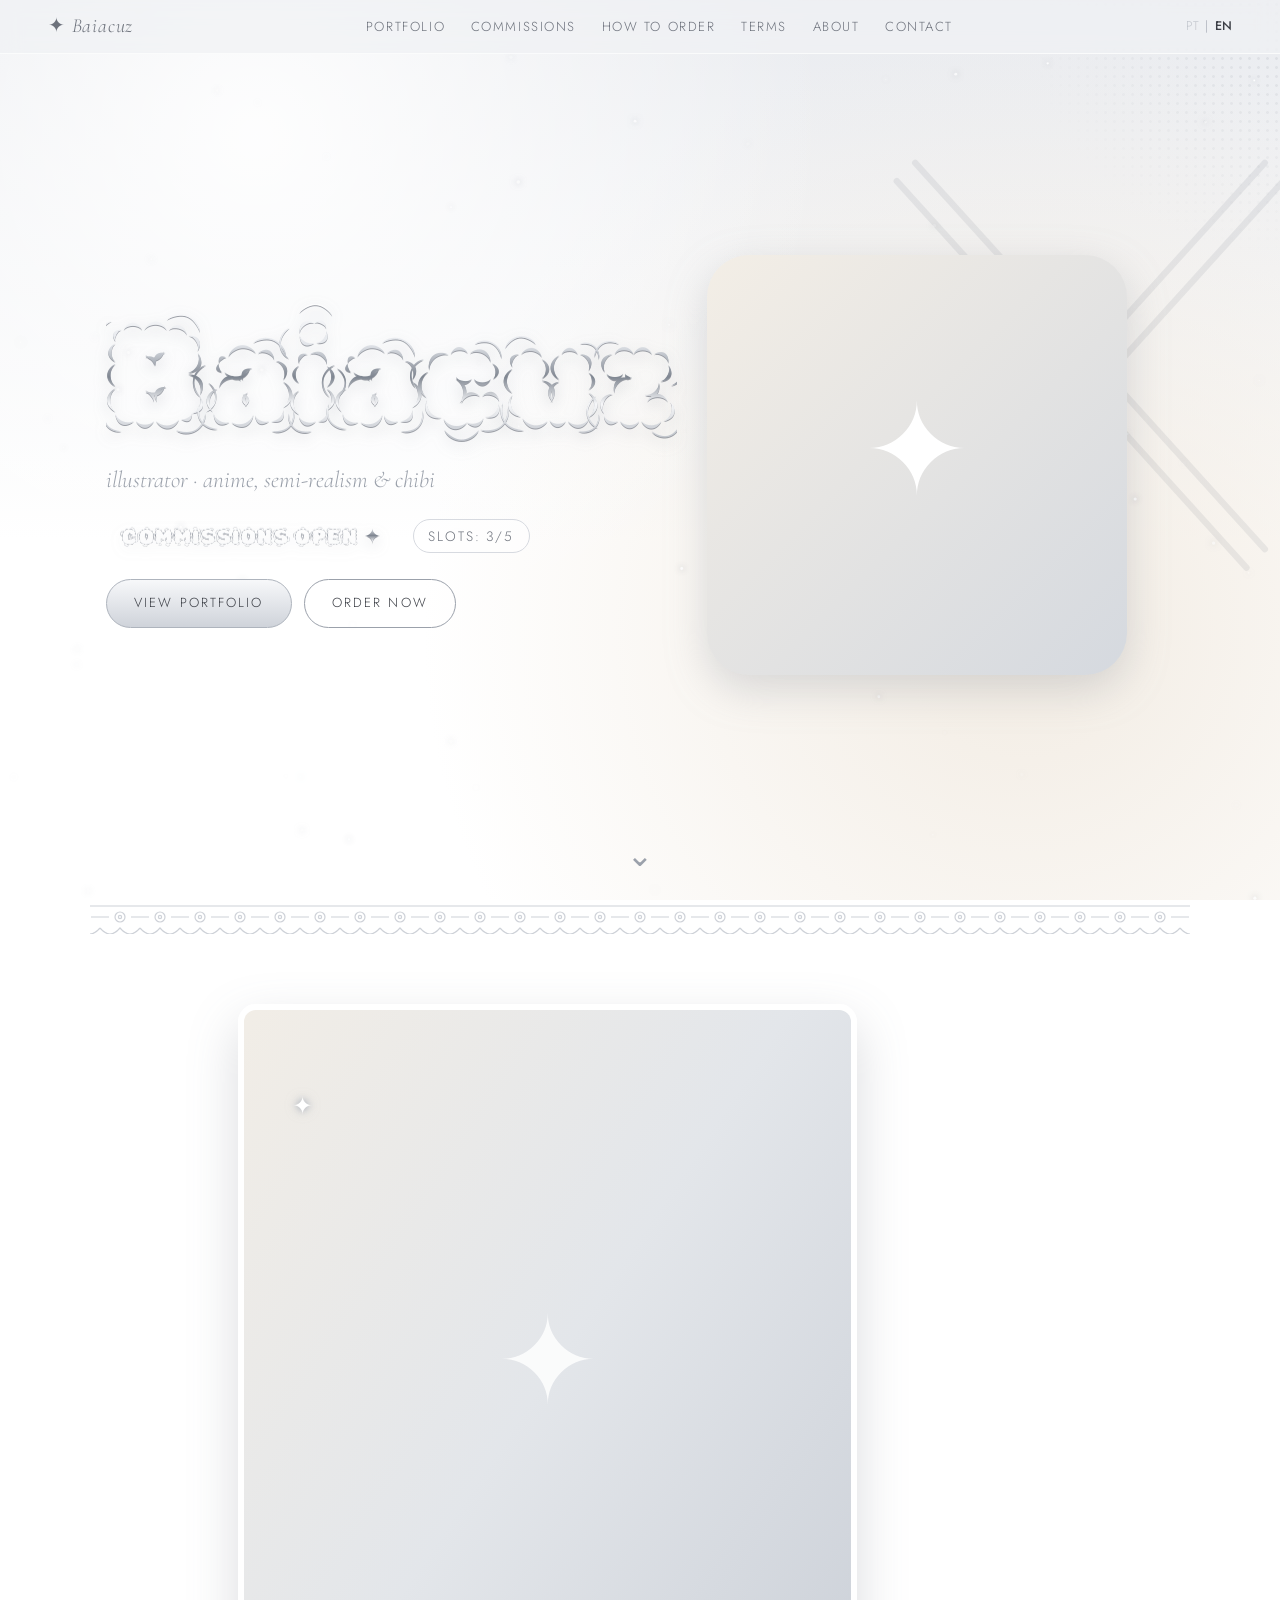
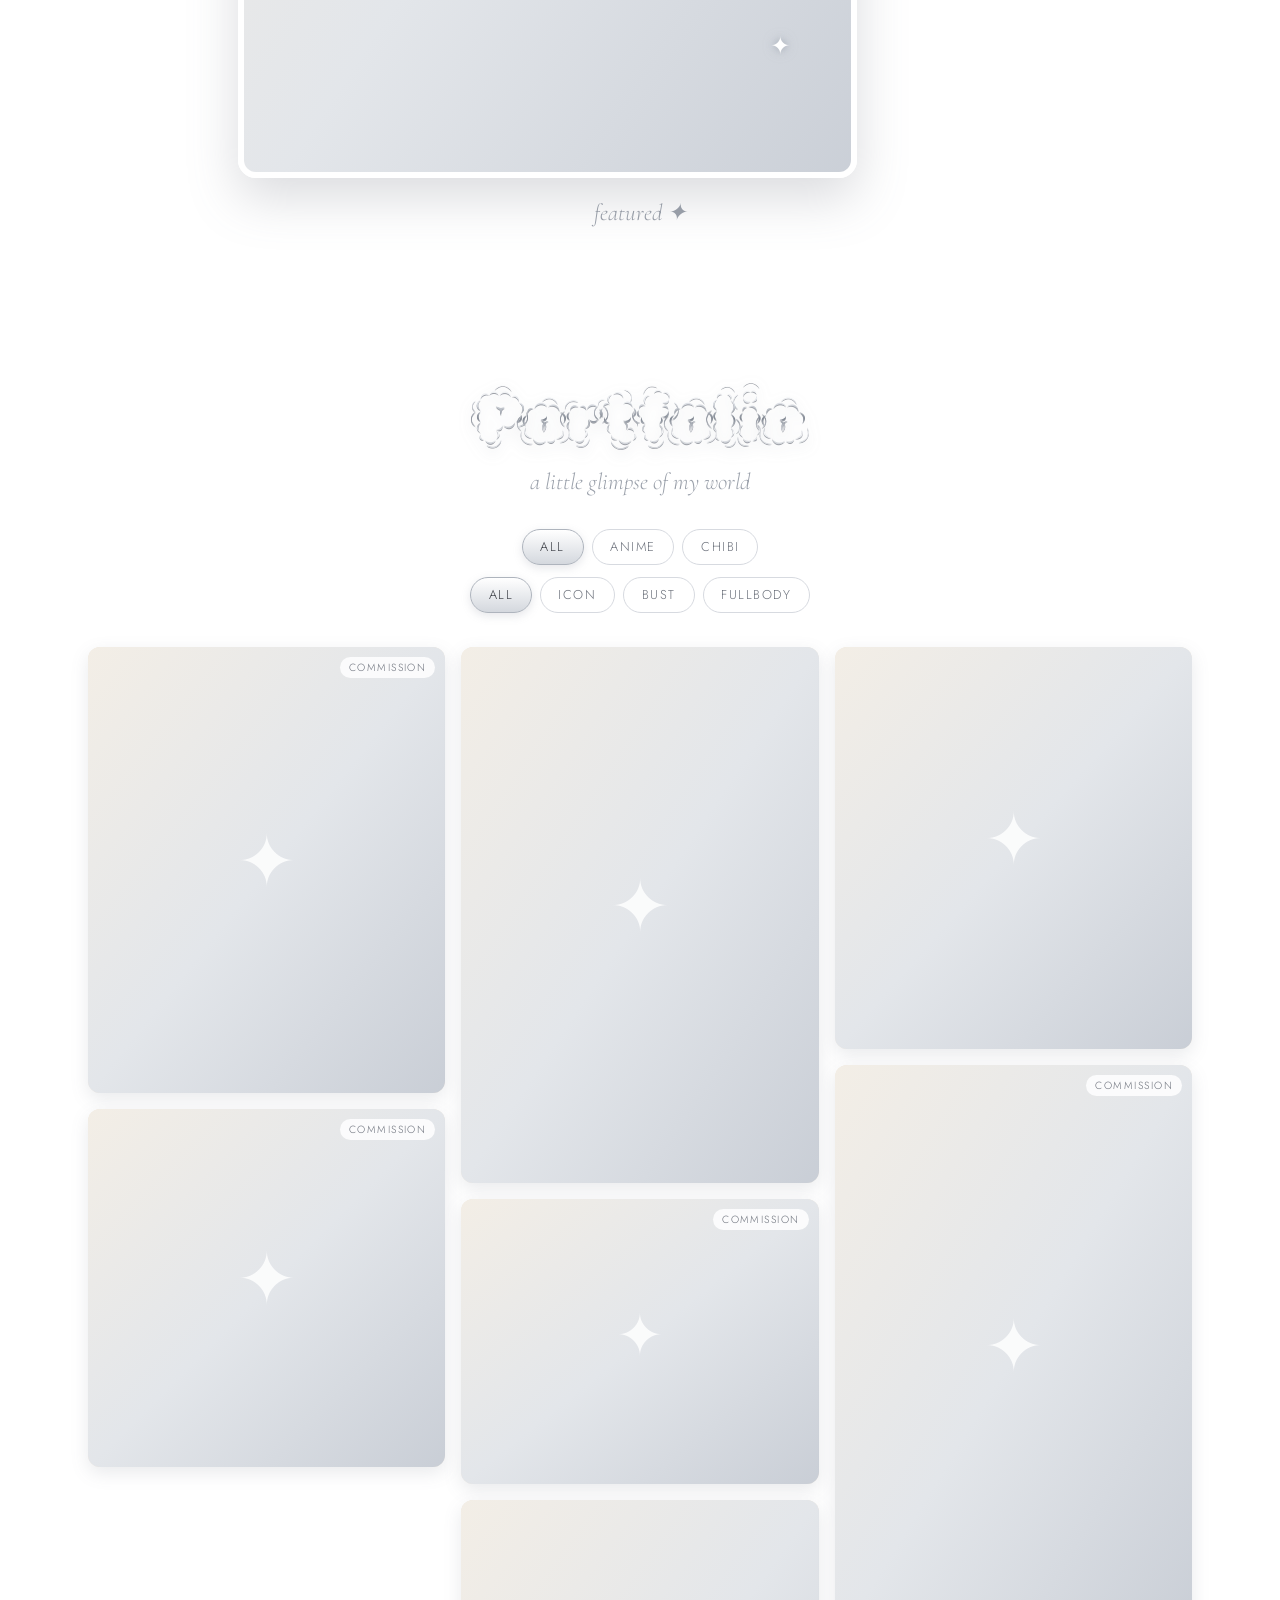
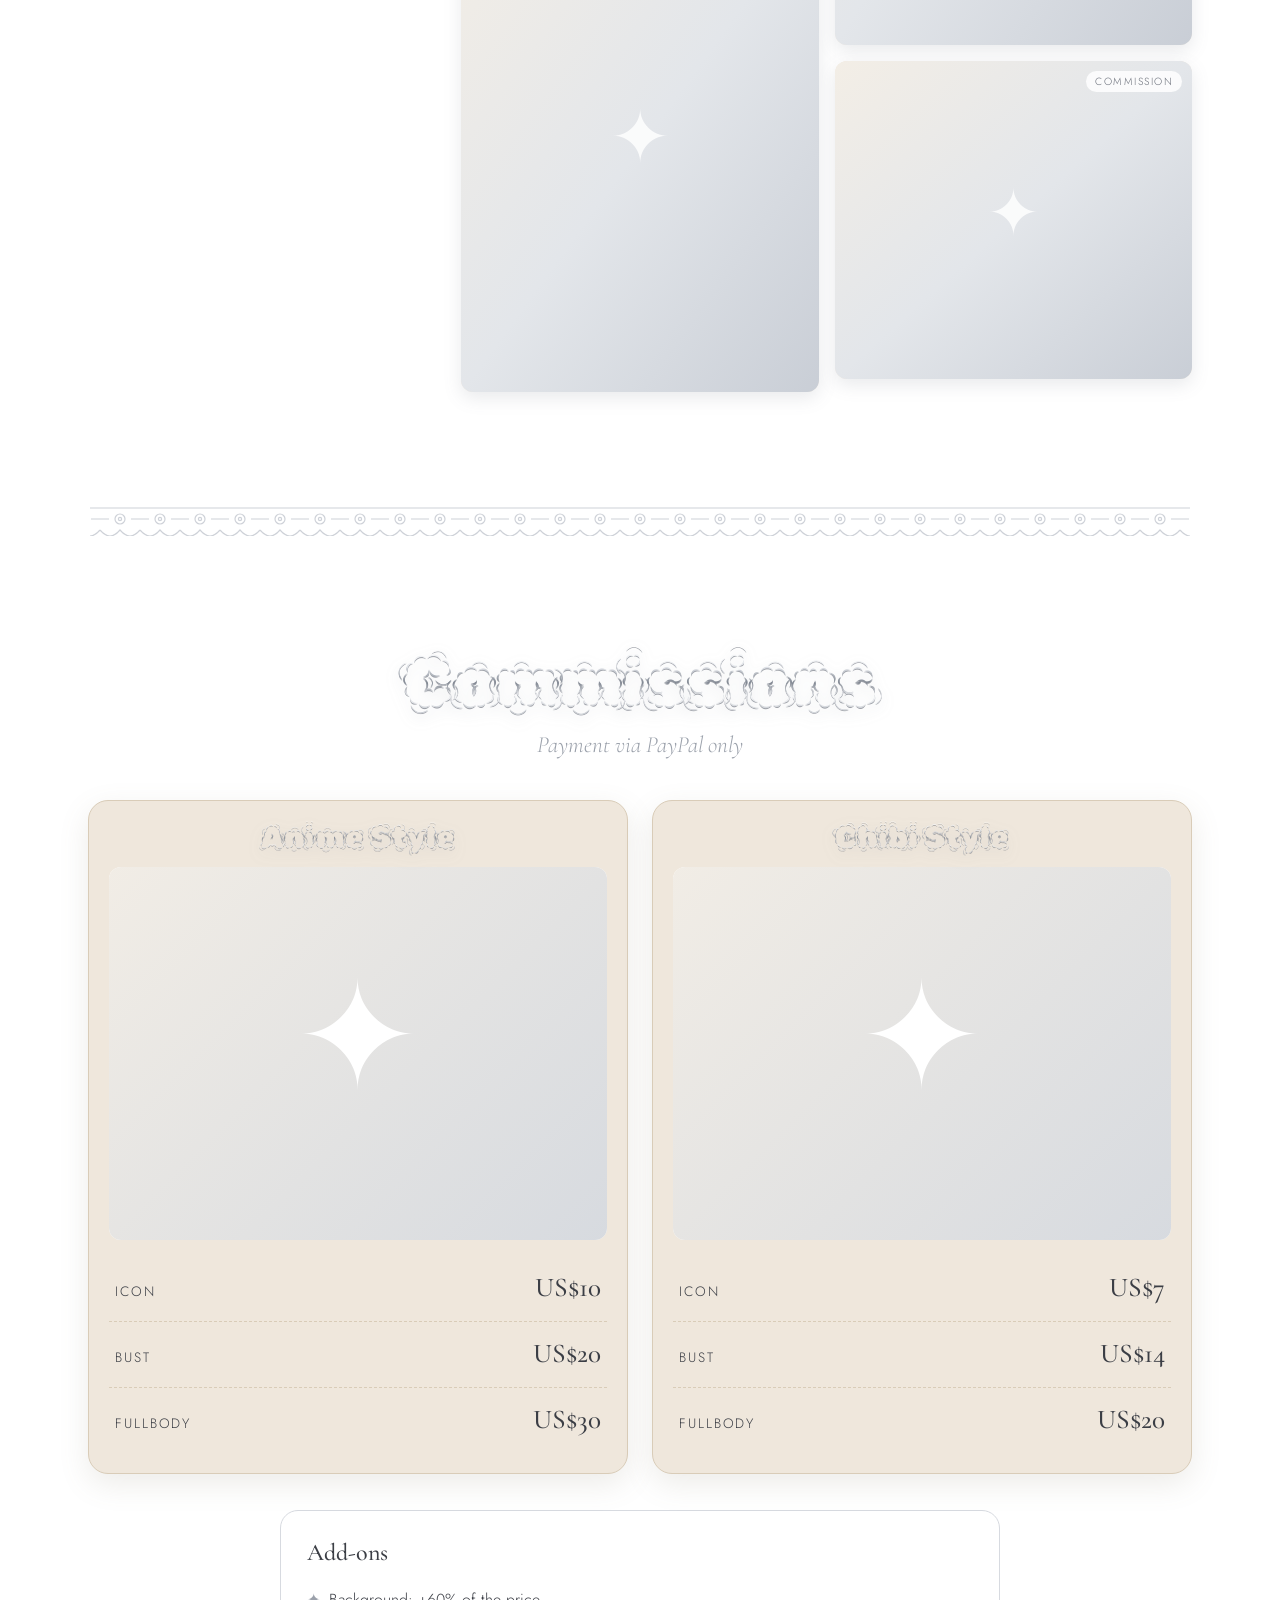
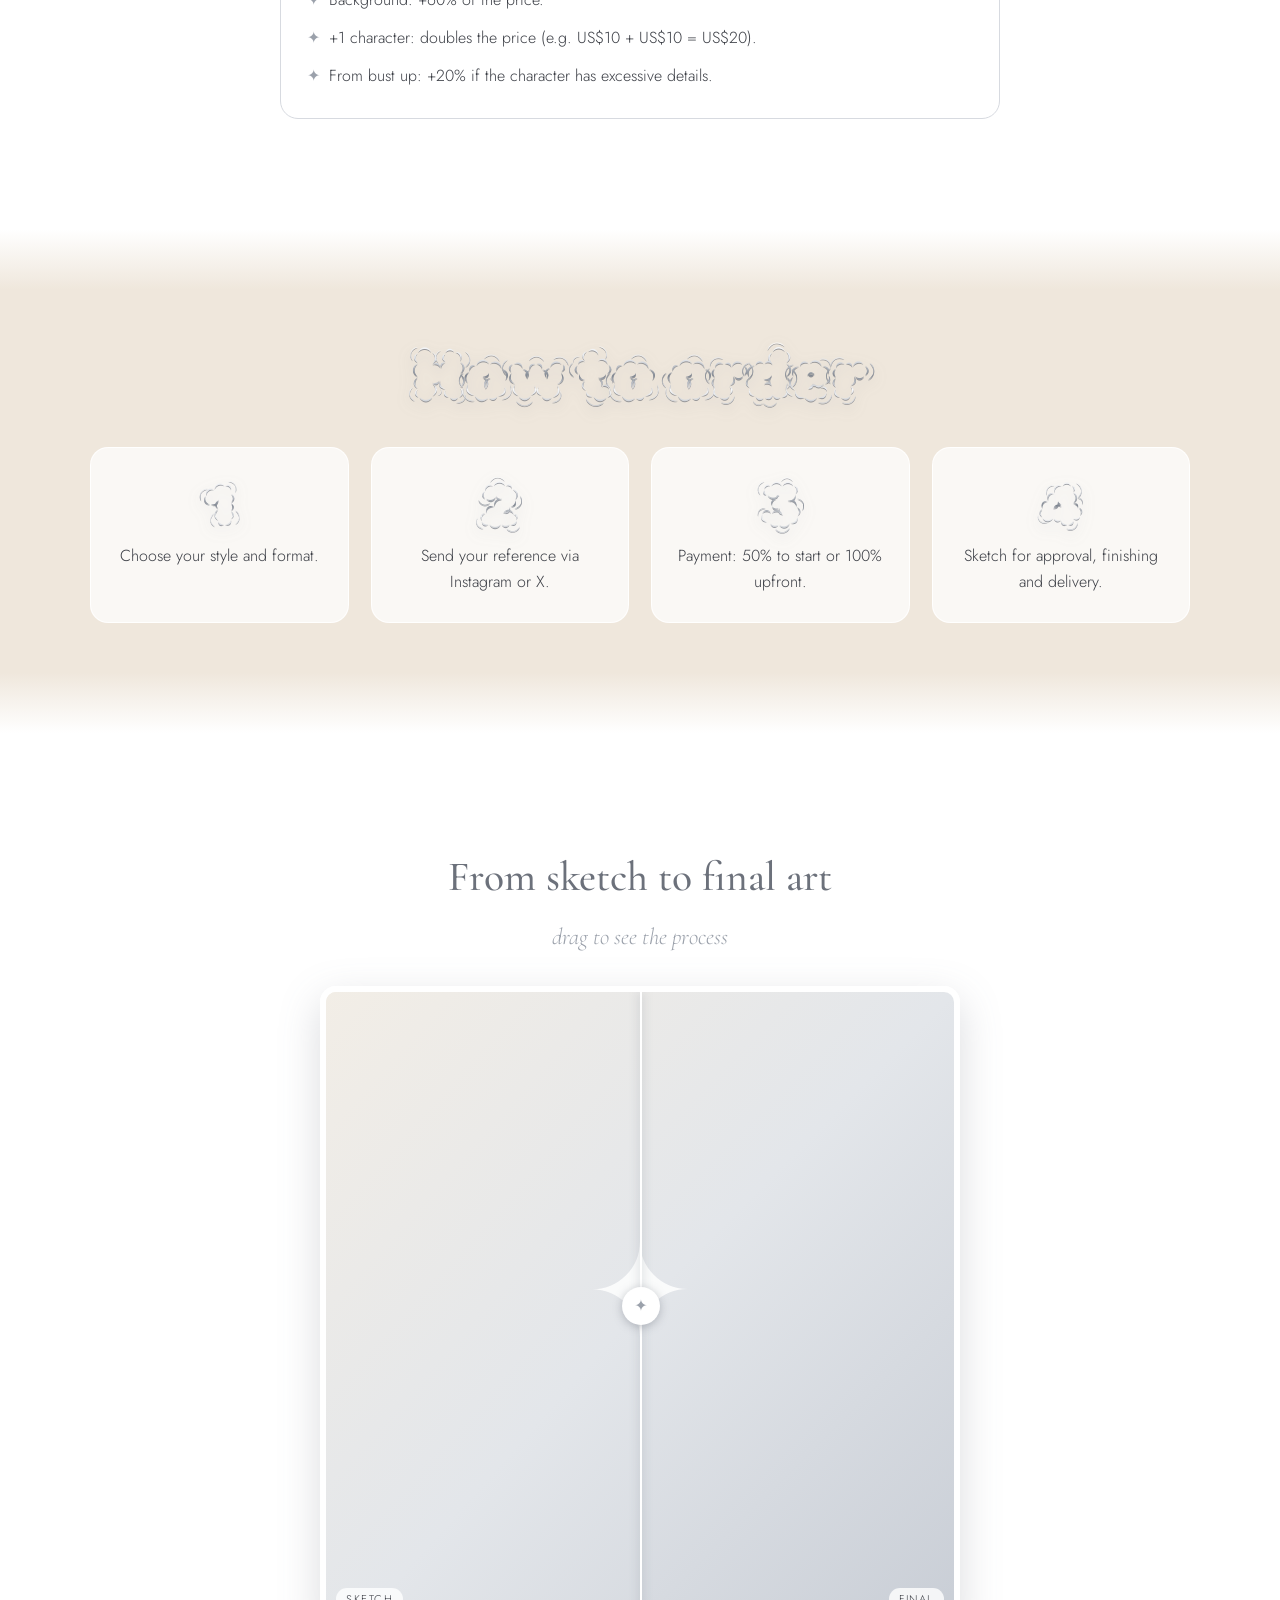
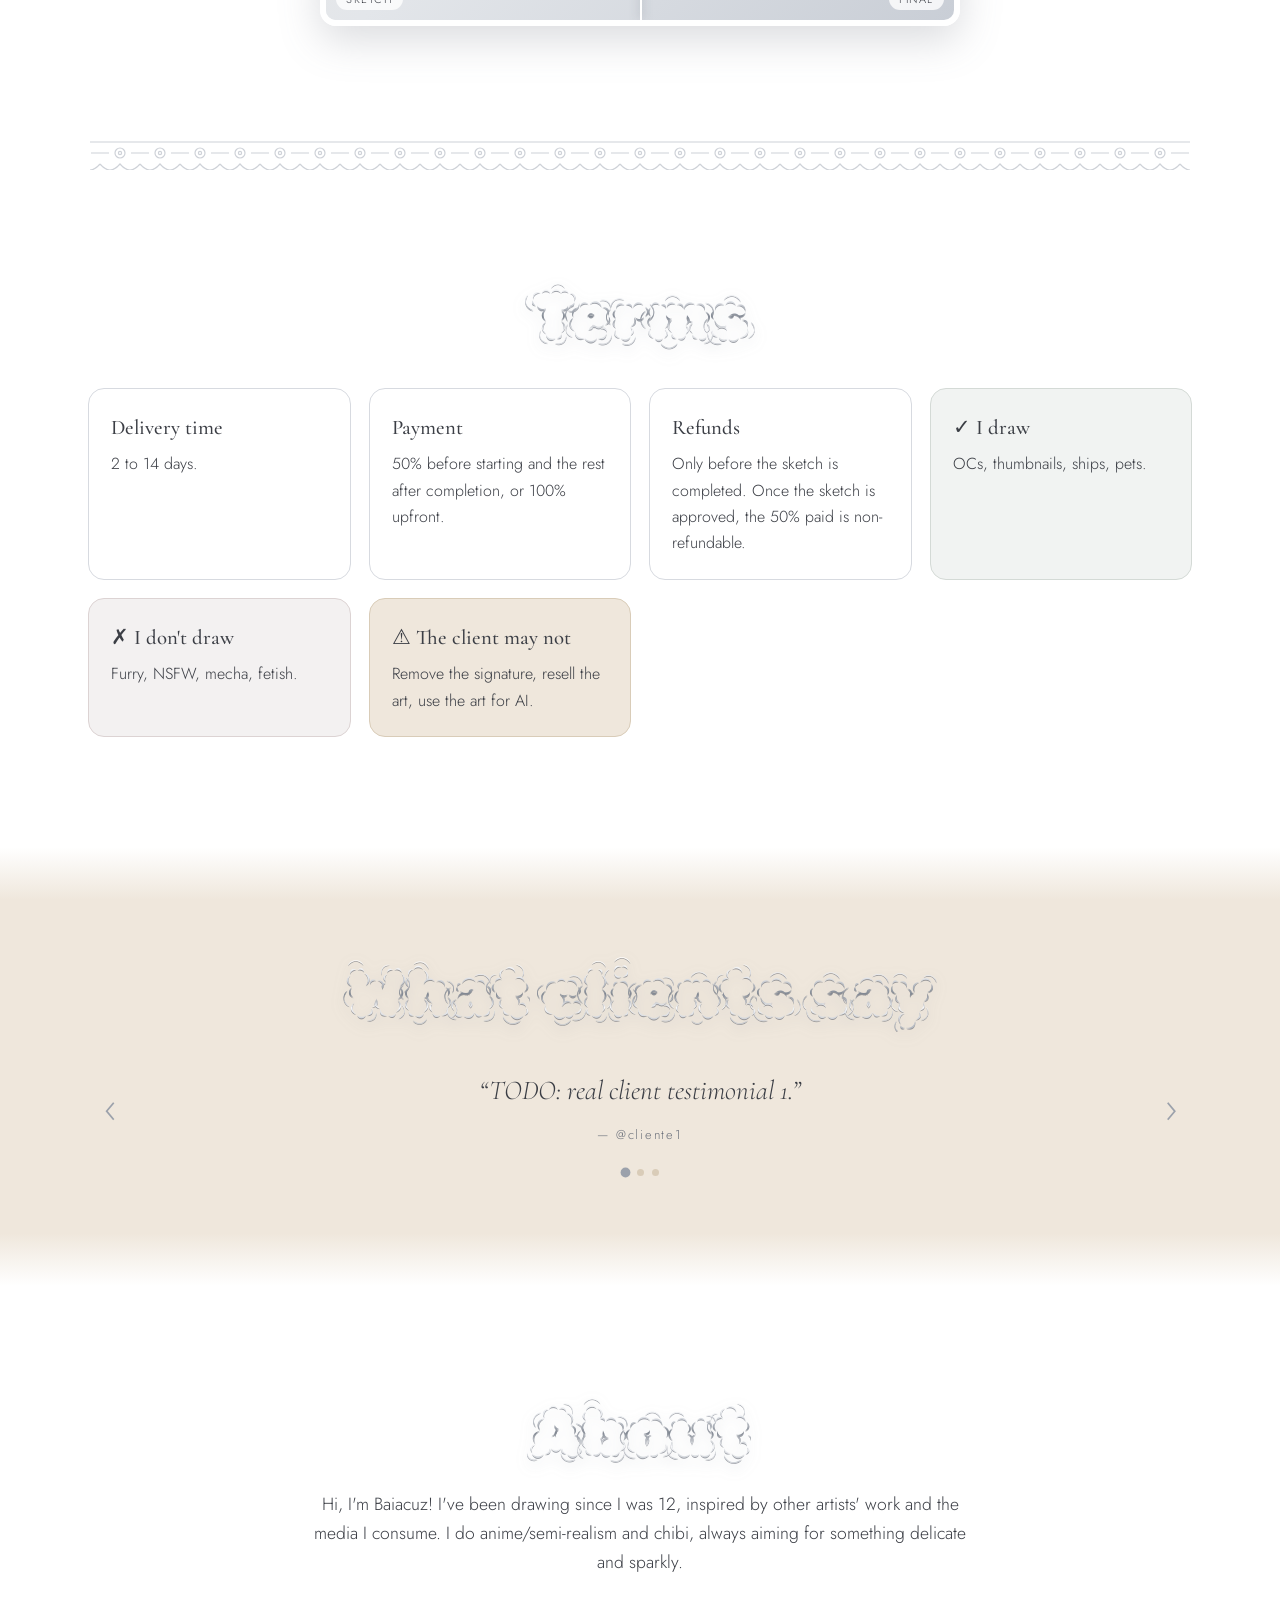
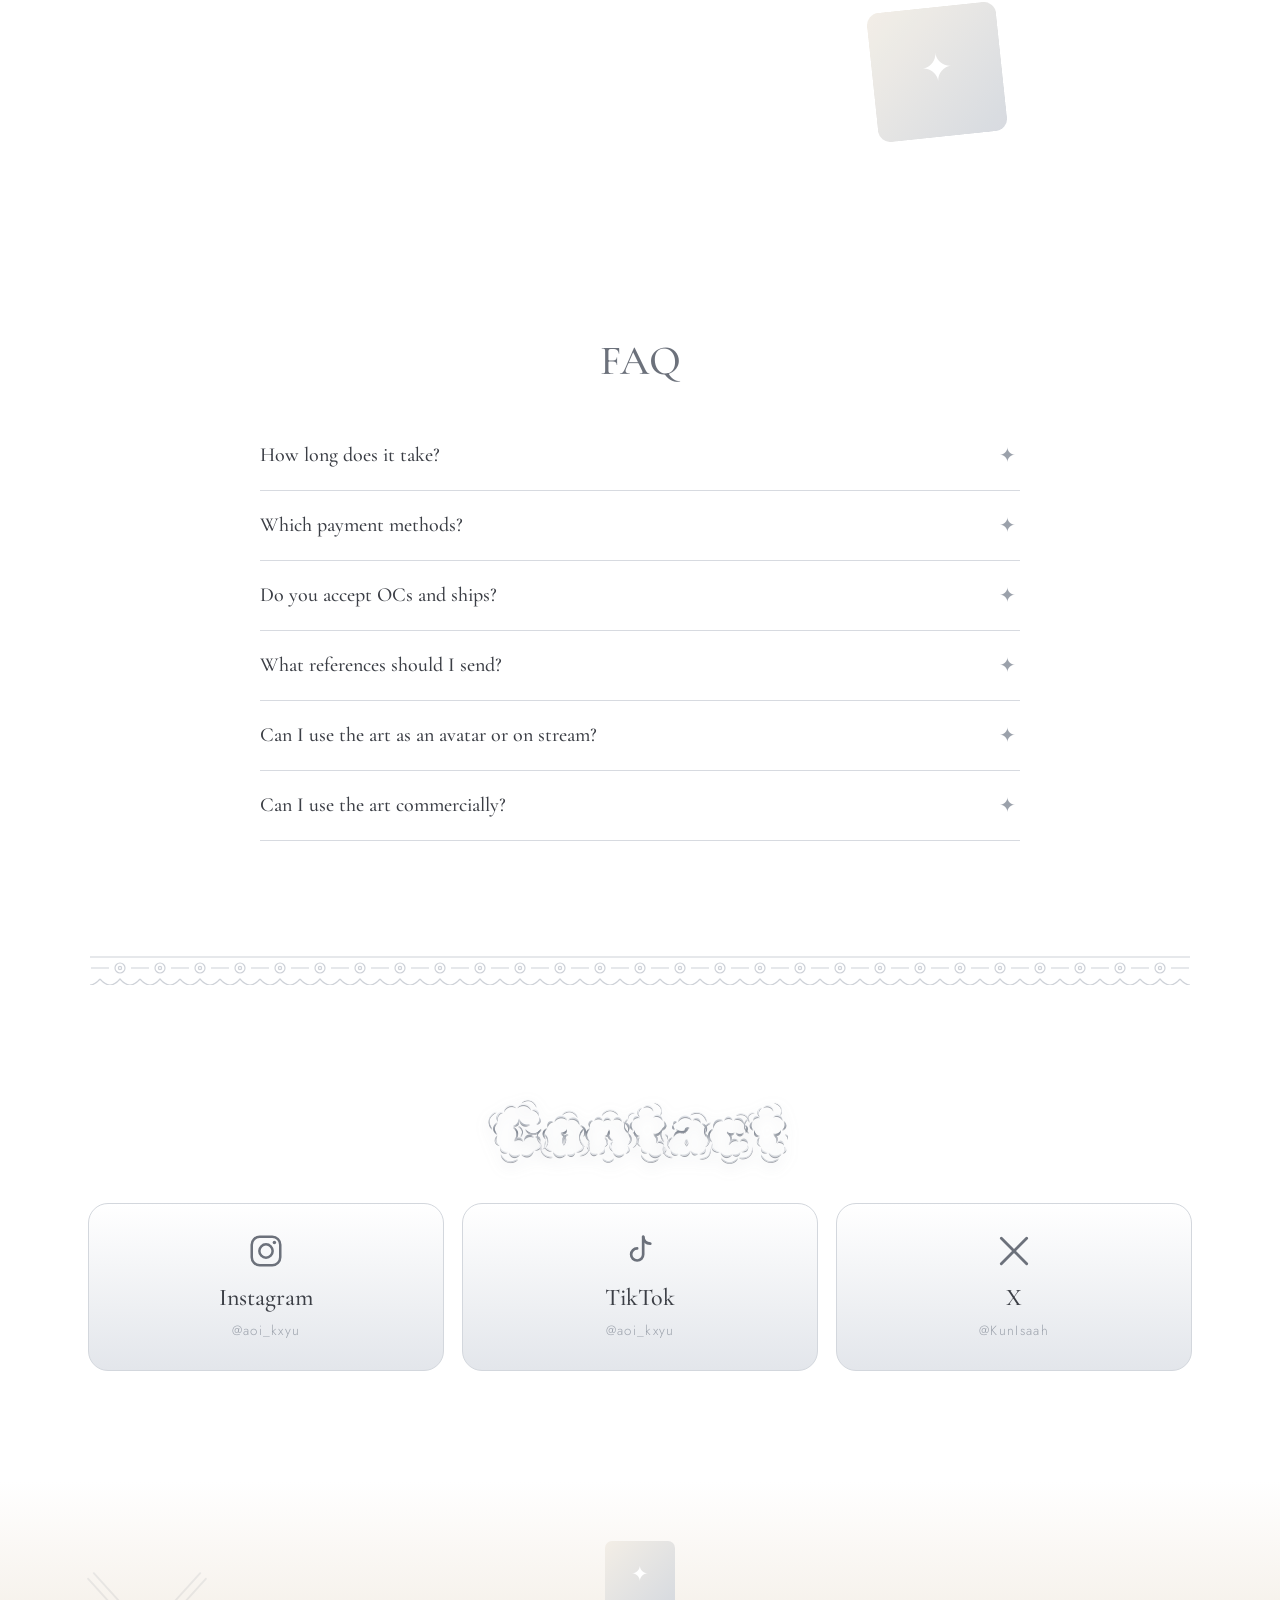
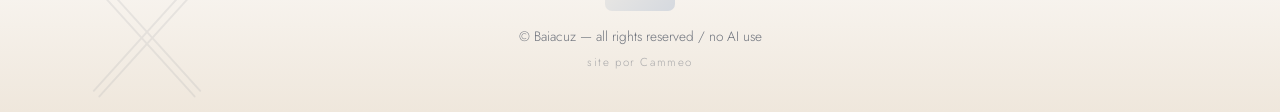
==== index.html @ 8686596d "Site portfólio Baiacuz: estrutura completa, PT/EN, galeria, lightbox, preços e 404 Co-Authored-By: C" ====
<!doctype html>
<html lang="pt-BR">
<head>
<meta charset="utf-8">
<meta name="viewport" content="width=device-width, initial-scale=1">
<title>Baiacuz — Illustrator · Commissions</title>
<meta name="description" content="Baiacuz — ilustradora anime/semirrealismo e chibi. Commissions abertas · Anime/semi-realism & chibi illustrator. Commissions open.">
<meta name="robots" content="noai, noimageai">
<meta name="theme-color" content="#eceef1">

<!-- Open Graph (TODO: gerar img/og.jpg 1200x630) -->
<meta property="og:type" content="website">
<meta property="og:title" content="Baiacuz ✦ Commissions">
<meta property="og:description" content="Ilustrações anime/semirrealismo e chibi · Anime/semi-realism & chibi illustrations">
<meta property="og:image" content="img/og.jpg">
<meta property="og:locale" content="pt_BR">
<meta property="og:locale:alternate" content="en_US">
<meta name="twitter:card" content="summary_large_image">

<link rel="icon" href="img/logo.png" type="image/png">
<link rel="icon" href="img/favicon.svg" type="image/svg+xml">
<link rel="preconnect" href="https://fonts.googleapis.com">
<link rel="preconnect" href="https://fonts.gstatic.com" crossorigin>
<link href="https://fonts.googleapis.com/css2?family=Cormorant+Garamond:ital,wght@0,400;0,500;1,400&family=Jost:wght@300;400;500&family=Rubik+Puddles&display=swap" rel="stylesheet">
<link rel="stylesheet" href="style.css">
</head>
<body>

<!-- Loader (só na primeira visita) -->
<div id="loader" aria-hidden="true">
  <img src="img/mascote.png" data-fallback="img/placeholder.svg" alt="">
  <span class="sparkle s1">✦</span><span class="sparkle s2">✦</span><span class="sparkle s3">✦</span>
</div>

<header class="topbar">
  <a href="#top" class="brand" aria-label="Baiacuz">✦ <span>Baiacuz</span></a>
  <nav id="nav" aria-label="menu">
    <a href="#portfolio" data-i18n="nav_portfolio"></a>
    <a href="#commissions" data-i18n="nav_commissions"></a>
    <a href="#como-pedir" data-i18n="nav_how"></a>
    <a href="#termos" data-i18n="nav_terms"></a>
    <a href="#sobre" data-i18n="nav_about"></a>
    <a href="#contato" data-i18n="nav_contact"></a>
  </nav>
  <div class="topbar-right">
    <div class="lang" role="group" aria-label="Idioma / Language">
      <button type="button" data-lang="pt">PT</button><span>|</span><button type="button" data-lang="en">EN</button>
    </div>
    <button id="menuBtn" class="menu-btn" type="button" aria-label="Menu" aria-expanded="false"><i></i><i></i></button>
  </div>
</header>

<main id="top">

<!-- CAPA -->
<section class="hero">
  <canvas id="glitter" aria-hidden="true"></canvas>
  <div class="x-mark x-hero" aria-hidden="true"></div>
  <div class="hero-inner">
    <div class="hero-text">
      <h1 class="hero-name">
        <img src="img/baiacuz-cromo.png" alt="Baiacuz" id="heroLogo">
        <span class="chrome hero-fallback">Baiacuz</span>
      </h1>
      <p class="subtitle" data-i18n="hero_sub"></p>
      <div class="seal-row">
        <span class="seal chrome-seal" id="seal"></span>
        <span class="slots" id="slots"></span>
      </div>
      <div class="btns">
        <a class="btn btn-primary" href="#portfolio" data-i18n="btn_portfolio"></a>
        <a class="btn" href="#commissions" data-i18n="btn_order"></a>
      </div>
    </div>
    <div class="hero-art">
      <img src="img/mascote.png" data-fallback="img/placeholder.svg" alt="Mascote chibi da Baiacuz" class="mascot">
    </div>
  </div>
  <a href="#destaque" class="scroll-hint" aria-label="Scroll">⌄</a>
</section>

<div class="lace" aria-hidden="true"></div>

<!-- DESTAQUE -->
<section id="destaque" class="featured reveal">
  <div class="featured-frame">
    <img src="img/anime-destaque.jpg" data-fallback="img/placeholder-3.svg" alt="Ilustração em destaque" id="parallaxImg" loading="lazy">
    <span class="sparkle s1">✦</span><span class="sparkle s2">✦</span>
  </div>
  <p class="subtitle center" data-i18n="featured_cap"></p>
</section>

<!-- PORTFÓLIO -->
<section id="portfolio" class="section">
  <h2 class="chrome reveal" data-i18n="nav_portfolio"></h2>
  <p class="subtitle center reveal" data-i18n="portfolio_sub"></p>
  <div class="filters reveal">
    <div class="pills" id="filterStyle" role="group">
      <button class="pill active" data-filter="all" data-i18n="f_all"></button>
      <button class="pill" data-filter="anime">Anime</button>
      <button class="pill" data-filter="chibi">Chibi</button>
    </div>
    <div class="pills" id="filterFormat" role="group">
      <button class="pill active" data-filter="all" data-i18n="f_all"></button>
      <button class="pill" data-filter="icon">Icon</button>
      <button class="pill" data-filter="busto" data-i18n="fmt_busto"></button>
      <button class="pill" data-filter="fullbody">Fullbody</button>
    </div>
  </div>
  <div class="gallery" id="gallery"></div>
</section>

<div class="lace" aria-hidden="true"></div>

<!-- COMMISSIONS -->
<section id="commissions" class="section">
  <h2 class="chrome reveal" data-i18n="nav_commissions"></h2>
  <p class="subtitle center reveal" id="payNote"></p>
  <div class="price-grid" id="priceGrid"></div>
  <div class="addons reveal">
    <h3 data-i18n="addons_title"></h3>
    <ul id="addonsList"></ul>
  </div>
</section>

<!-- COMO PEDIR -->
<section id="como-pedir" class="section beige">
  <h2 class="chrome reveal" data-i18n="nav_how"></h2>
  <ol class="steps">
    <li class="reveal"><b class="chrome num">1</b><p data-i18n="step1"></p></li>
    <li class="reveal"><b class="chrome num">2</b><p data-i18n="step2"></p></li>
    <li class="reveal"><b class="chrome num">3</b><p data-i18n="step3"></p></li>
    <li class="reveal"><b class="chrome num">4</b><p data-i18n="step4"></p></li>
  </ol>
</section>

<!-- PROCESSO -->
<section id="processo" class="section">
  <h3 class="sec-title reveal" data-i18n="process_title"></h3>
  <p class="subtitle center reveal" data-i18n="process_sub"></p>
  <!-- TODO: adicionar img/processo-esboco.jpg e img/processo-final.jpg -->
  <div class="compare reveal" id="compare">
    <img src="img/processo-final.jpg" data-fallback="img/placeholder-2.svg" alt="Arte final" loading="lazy">
    <div class="compare-top" id="compareTop"><img src="img/processo-esboco.jpg" data-fallback="img/placeholder-6.svg" alt="Esboço" loading="lazy"></div>
    <span class="tag tag-l" data-i18n="sketch"></span><span class="tag tag-r" data-i18n="final"></span>
    <div class="compare-handle" id="compareHandle"><i>✦</i></div>
    <input type="range" min="0" max="100" value="50" id="compareRange" aria-label="Esboço / final">
  </div>
</section>

<div class="lace" aria-hidden="true"></div>

<!-- TERMOS -->
<section id="termos" class="section">
  <h2 class="chrome reveal" data-i18n="nav_terms"></h2>
  <div class="terms">
    <div class="term reveal"><h4 data-i18n="t_time_h"></h4><p data-i18n="t_time"></p></div>
    <div class="term reveal"><h4 data-i18n="t_pay_h"></h4><p data-i18n="t_pay"></p></div>
    <div class="term reveal"><h4 data-i18n="t_ref_h"></h4><p data-i18n="t_ref"></p></div>
    <div class="term do reveal"><h4>✓ <span data-i18n="t_do_h"></span></h4><p data-i18n="t_do"></p></div>
    <div class="term dont reveal"><h4>✗ <span data-i18n="t_dont_h"></span></h4><p data-i18n="t_dont"></p></div>
    <div class="term warn reveal"><h4>⚠ <span data-i18n="t_client_h"></span></h4><p data-i18n="t_client"></p></div>
  </div>
</section>

<!-- DEPOIMENTOS -->
<section id="depoimentos" class="section beige">
  <h2 class="chrome reveal" data-i18n="testi_title"></h2>
  <div class="carousel reveal">
    <button class="car-btn" id="carPrev" aria-label="←">‹</button>
    <div class="car-track" id="carTrack">
      <!-- TODO: trocar pelos depoimentos reais (3 espaços) -->
      <blockquote><p data-i18n="testi1"></p><cite>— @cliente1</cite></blockquote>
      <blockquote><p data-i18n="testi2"></p><cite>— @cliente2</cite></blockquote>
      <blockquote><p data-i18n="testi3"></p><cite>— @cliente3</cite></blockquote>
    </div>
    <button class="car-btn" id="carNext" aria-label="→">›</button>
  </div>
  <div class="dots" id="carDots"></div>
</section>

<!-- SOBRE -->
<section id="sobre" class="section about">
  <h2 class="chrome reveal" data-i18n="nav_about"></h2>
  <p class="about-text reveal" data-i18n="about_text"></p>
  <img src="img/mascote.png" data-fallback="img/placeholder.svg" alt="" class="peek" loading="lazy">
</section>

<!-- FAQ -->
<section id="faq" class="section">
  <h3 class="sec-title reveal">FAQ</h3>
  <div class="faq reveal">
    <details><summary data-i18n="q1"></summary><p data-i18n="a1"></p></details>
    <details><summary data-i18n="q2"></summary><p data-i18n="a2"></p></details>
    <details><summary data-i18n="q3"></summary><p data-i18n="a3"></p></details>
    <details><summary data-i18n="q4"></summary><p data-i18n="a4"></p></details>
    <details><summary data-i18n="q5"></summary><p data-i18n="a5"></p></details>
    <details><summary data-i18n="q6"></summary><p data-i18n="a6"></p></details>
  </div>
</section>

<div class="lace" aria-hidden="true"></div>

<!-- CONTATO -->
<section id="contato" class="section">
  <h2 class="chrome reveal" data-i18n="nav_contact"></h2>
  <div class="socials reveal">
    <a class="social" href="https://www.instagram.com/aoi_kxyu/" target="_blank" rel="noopener">
      <svg viewBox="0 0 24 24" aria-hidden="true"><rect x="3" y="3" width="18" height="18" rx="5" fill="none" stroke="currentColor" stroke-width="1.6"/><circle cx="12" cy="12" r="4.2" fill="none" stroke="currentColor" stroke-width="1.6"/><circle cx="17.3" cy="6.7" r="1.1" fill="currentColor"/></svg>
      <span>Instagram</span><small>@aoi_kxyu</small>
    </a>
    <a class="social" href="https://www.tiktok.com/@aoi_kxyu" target="_blank" rel="noopener">
      <svg viewBox="0 0 24 24" aria-hidden="true"><path d="M14 3v11.2a3.8 3.8 0 1 1-3.8-3.8" fill="none" stroke="currentColor" stroke-width="1.7" stroke-linecap="round"/><path d="M14 3c.3 2.5 1.9 4.2 4.5 4.4" fill="none" stroke="currentColor" stroke-width="1.7" stroke-linecap="round"/></svg>
      <span>TikTok</span><small>@aoi_kxyu</small>
    </a>
    <a class="social" href="https://x.com/KunIsaah" target="_blank" rel="noopener">
      <svg viewBox="0 0 24 24" aria-hidden="true"><path d="M4 4l16 16M20 4L4 20" fill="none" stroke="currentColor" stroke-width="1.8" stroke-linecap="round"/></svg>
      <span>X</span><small>@KunIsaah</small>
    </a>
  </div>
</section>

</main>

<footer class="footer">
  <div class="x-mark x-foot" aria-hidden="true"></div>
  <img src="img/logo.png" data-fallback="img/placeholder.svg" alt="baiacuz's comms" class="footer-logo">
  <p data-i18n="footer_rights"></p>
  <p class="credit">site por Cammeo</p>
</footer>

<!-- Lightbox -->
<div id="lightbox" class="lightbox" hidden role="dialog" aria-modal="true">
  <button class="lb-close" id="lbClose" aria-label="Close">✕</button>
  <button class="lb-nav lb-prev" id="lbPrev" aria-label="←">‹</button>
  <figure>
    <img id="lbImg" alt="">
    <figcaption>
      <span id="lbCaption"></span>
      <span class="badge" id="lbBadge" data-i18n="badge_commission"></span>
      <a href="#commissions" class="btn btn-primary" id="lbWant" data-i18n="want_one"></a>
    </figcaption>
  </figure>
  <button class="lb-nav lb-next" id="lbNext" aria-label="→">›</button>
</div>

<button id="toTop" class="to-top" aria-label="Top">✦</button>
<div id="cursorLayer" aria-hidden="true"></div>

<script src="script.js"></script>
</body>
</html>
---- style.css ----
/* ===== Baiacuz — calmo, delicado, Y2K cromo ===== */
:root{
  --bg1:#e9ebef; --bg2:#ffffff;
  --ink:#3b3e45; --ink-soft:#6c717b; --silver:#9ba1ab;
  --beige:#efe7dc; --beige-d:#d9ccb8; --line:#d7dae0;
  --font-display:'Rubik Puddles','Sniglet',cursive;
  --font-serif:'Cormorant Garamond',Georgia,serif;
  --font-sans:'Jost',system-ui,sans-serif;
  --gutter:clamp(16px,5vw,48px);
  --ease:cubic-bezier(.22,.8,.3,1);
}
*{box-sizing:border-box;margin:0;padding:0}
html{scroll-behavior:smooth;scroll-padding-top:64px}
body{
  font-family:var(--font-sans);font-weight:300;color:var(--ink);line-height:1.65;
  background:linear-gradient(180deg,var(--bg1) 0%,var(--bg2) 60%,var(--bg2) 100%) fixed;
  overflow-x:hidden;
}
img{max-width:100%;display:block}
a{color:inherit;text-decoration:none}
button{font:inherit;color:inherit;background:none;border:0;cursor:pointer}
img{-webkit-user-drag:none;user-select:none}

/* ===== Cromo líquido ===== */
.chrome,.chrome-seal{
  font-family:var(--font-display);font-weight:400;line-height:1.1;
  color:transparent;-webkit-text-fill-color:transparent;
  background:
    linear-gradient(105deg,transparent 42%,rgba(255,255,255,.95) 50%,transparent 58%) 200% 0/250% 100% no-repeat,
    linear-gradient(180deg,#fff 0%,#e3e6eb 28%,#7f8691 50%,#f6f7f9 68%,#aab0b9 100%);
  -webkit-background-clip:text;background-clip:text;
  filter:drop-shadow(0 1px 0 rgba(80,86,98,.55)) drop-shadow(0 5px 7px rgba(120,126,138,.28));
  animation:shimmer 7s ease-in-out infinite;
}
@keyframes shimmer{0%,25%{background-position:200% 0,0 0}75%,100%{background-position:-100% 0,0 0}}
h2.chrome{font-size:clamp(2.4rem,8vw,4.2rem);text-align:center;margin-bottom:.4rem}
.subtitle{font-family:var(--font-serif);font-style:italic;font-size:clamp(1.1rem,3.2vw,1.45rem);color:var(--silver)}
.subtitle.center{text-align:center}
.sec-title{font-family:var(--font-serif);font-weight:500;font-size:clamp(1.8rem,5vw,2.6rem);text-align:center;color:var(--ink-soft);margin-bottom:.4rem}

/* ===== Layout ===== */
.section{padding:clamp(56px,10vw,110px) var(--gutter);max-width:1200px;margin:0 auto;position:relative}
.section.beige{max-width:none;background:linear-gradient(180deg,rgba(239,231,220,.0),var(--beige) 12%,var(--beige) 88%,rgba(239,231,220,0))}
.section.beige>*{max-width:1100px;margin-left:auto;margin-right:auto}

.lace{height:34px;margin:0 auto;max-width:1100px;opacity:.7;
  background:url("data:image/svg+xml,%3Csvg xmlns='http://www.w3.org/2000/svg' width='40' height='34' viewBox='0 0 40 34'%3E%3Cg fill='none' stroke='%23b9bec7' stroke-width='1.2'%3E%3Cpath d='M0 6h40'/%3E%3Cpath d='M0 28Q10 40 20 28Q30 40 40 28'/%3E%3Ccircle cx='20' cy='17' r='5'/%3E%3Ccircle cx='20' cy='17' r='1.6' fill='%23fff'/%3E%3Cpath d='M0 17h9M31 17h9'/%3E%3C/g%3E%3C/svg%3E") repeat-x center;
}

/* ===== Topbar ===== */
.topbar{position:fixed;inset:0 0 auto 0;z-index:50;display:flex;align-items:center;justify-content:space-between;
  padding:10px var(--gutter);background:rgba(240,241,244,.72);backdrop-filter:blur(10px);-webkit-backdrop-filter:blur(10px);
  border-bottom:1px solid rgba(255,255,255,.7)}
.brand{font-family:var(--font-serif);font-size:1.25rem;letter-spacing:.04em;color:var(--ink-soft)}
.brand span{font-style:italic}
#nav{display:flex;gap:clamp(12px,2vw,26px);font-size:.82rem;letter-spacing:.12em;text-transform:uppercase}
#nav a{color:var(--ink-soft);position:relative;padding:4px 0}
#nav a::after{content:"";position:absolute;left:0;bottom:0;height:1px;width:0;background:var(--silver);transition:width .5s var(--ease)}
#nav a:hover::after{width:100%}
.topbar-right{display:flex;align-items:center;gap:14px}
.lang{font-size:.78rem;letter-spacing:.1em;color:var(--silver);display:flex;gap:6px}
.lang button{opacity:.55;transition:opacity .3s}
.lang button.on{opacity:1;color:var(--ink);font-weight:500}
.menu-btn{display:none;width:30px;height:22px;position:relative}
.menu-btn i{position:absolute;left:3px;right:3px;height:1.5px;background:var(--ink-soft);transition:transform .4s var(--ease)}
.menu-btn i:first-child{top:7px}.menu-btn i:last-child{top:14px}
.menu-btn[aria-expanded=true] i:first-child{transform:translateY(3.5px) rotate(45deg)}
.menu-btn[aria-expanded=true] i:last-child{transform:translateY(-3.5px) rotate(-45deg)}
@media(max-width:860px){
  .menu-btn{display:block}
  #nav{position:fixed;top:52px;left:0;right:0;flex-direction:column;align-items:center;gap:18px;padding:26px 0;
    background:rgba(244,245,247,.96);transform:translateY(-130%);transition:transform .6s var(--ease);font-size:.95rem}
  #nav.open{transform:none}
}

/* ===== Loader ===== */
#loader{position:fixed;inset:0;z-index:200;display:none;place-items:center;
  background:linear-gradient(180deg,var(--bg1),#fff);transition:opacity .5s ease}
#loader.show{display:grid}
#loader.hide{opacity:0;pointer-events:none}
#loader img{width:min(40vw,180px);animation:float 2.4s ease-in-out infinite}
#loader .sparkle{position:absolute}
#loader .s1{top:36%;left:42%}#loader .s2{top:44%;right:40%;animation-delay:.4s}#loader .s3{bottom:34%;left:46%;animation-delay:.8s}

/* ===== ✦ ===== */
.sparkle{color:#fff;text-shadow:0 0 6px #aeb4bd,0 0 12px rgba(160,166,178,.6);font-size:1.5rem;animation:twinkle 3.6s ease-in-out infinite;position:absolute;pointer-events:none}
@keyframes twinkle{0%,100%{opacity:.25;transform:scale(.7) rotate(0)}50%{opacity:1;transform:scale(1.15) rotate(20deg)}}
@keyframes float{0%,100%{transform:translateY(0)}50%{transform:translateY(-10px)}}

/* ===== Marca X ===== */
.x-mark{position:absolute;pointer-events:none;opacity:.12;width:260px;height:260px;
  background:url("data:image/svg+xml,%3Csvg xmlns='http://www.w3.org/2000/svg' viewBox='0 0 100 100'%3E%3Cg stroke='%23777e8a' stroke-width='1.4' stroke-linecap='round'%3E%3Cpath d='M12 8L88 92M8 12L84 96M88 8L12 92M92 12L16 96'/%3E%3C/g%3E%3C/svg%3E") center/contain no-repeat}
.x-hero{right:-40px;top:14%;width:min(70vw,460px);height:min(70vw,460px)}
.x-foot{left:6%;bottom:10px;width:140px;height:140px}

/* ===== Hero ===== */
.hero{position:relative;min-height:100svh;display:grid;align-items:center;padding:90px var(--gutter) 60px;overflow:hidden;
  background:
   radial-gradient(circle at 20% 15%,rgba(255,255,255,.9),transparent 45%),
   radial-gradient(circle at 80% 70%,rgba(239,231,220,.8),transparent 50%)}
.hero::after{content:"";position:absolute;right:0;top:0;width:260px;height:260px;opacity:.18;pointer-events:none;
  background:radial-gradient(circle,#8b929c 1.2px,transparent 1.6px) 0 0/9px 9px;
  -webkit-mask:radial-gradient(circle at 100% 0,#000,transparent 70%);mask:radial-gradient(circle at 100% 0,#000,transparent 70%)}
#glitter{position:absolute;inset:0;width:100%;height:100%;pointer-events:none}
.hero-inner{position:relative;z-index:2;max-width:1150px;margin:0 auto;display:grid;grid-template-columns:1.1fr .9fr;gap:30px;align-items:center}
.hero-name{line-height:1}
.hero-name img{max-width:min(100%,560px);filter:drop-shadow(0 8px 14px rgba(120,126,138,.3))}
.hero-name img.fail{display:none}
.hero-fallback{display:none;font-size:clamp(4rem,16vw,8.5rem)}
.hero-name img.fail+.hero-fallback{display:block}
.hero .subtitle{margin:.6rem 0 1.2rem}
.seal-row{display:flex;flex-wrap:wrap;align-items:center;gap:14px;margin-bottom:1.6rem}
.seal{font-size:1.25rem;letter-spacing:.08em;padding:.35rem 1rem;border-radius:99px;position:relative}
.seal-row .seal{display:inline-block}
.slots{font-size:.85rem;letter-spacing:.14em;text-transform:uppercase;color:var(--ink-soft);padding:.3rem .9rem;border:1px solid var(--line);border-radius:99px;background:rgba(255,255,255,.6)}
.btns{display:flex;flex-wrap:wrap;gap:12px}
.btn{display:inline-block;padding:.8rem 1.7rem;border-radius:99px;border:1px solid var(--silver);font-size:.82rem;letter-spacing:.16em;text-transform:uppercase;
  background:rgba(255,255,255,.55);transition:transform .5s var(--ease),box-shadow .5s,background .4s;position:relative;overflow:hidden}
.btn::after{content:"";position:absolute;inset:0;background:linear-gradient(105deg,transparent 40%,rgba(255,255,255,.9) 50%,transparent 60%);transform:translateX(-120%);transition:transform .9s var(--ease)}
.btn:hover{transform:translateY(-2px);box-shadow:0 8px 20px rgba(130,136,148,.25)}
.btn:hover::after{transform:translateX(120%)}
.btn-primary{background:linear-gradient(180deg,#f7f8fa,#cfd3da);border-color:#aeb4bd}
.hero-art{display:grid;place-items:center}
.mascot{width:min(70vw,420px);animation:float 6s ease-in-out infinite;filter:drop-shadow(0 14px 20px rgba(120,126,138,.25))}
.scroll-hint{position:absolute;bottom:18px;left:50%;transform:translateX(-50%);font-size:2rem;color:var(--silver);animation:bob 2.8s ease-in-out infinite;z-index:3}
@keyframes bob{0%,100%{transform:translate(-50%,0)}50%{transform:translate(-50%,8px)}}
@media(max-width:760px){
  .hero-inner{grid-template-columns:1fr;text-align:center}
  .hero-art{order:-1}
  .mascot{width:min(52vw,260px)}
  .seal-row,.btns{justify-content:center}
  .hero-name img{margin:0 auto}
}

/* ===== Destaque ===== */
.featured{padding:70px var(--gutter) 40px;max-width:900px;margin:0 auto}
.featured-frame{position:relative;overflow:hidden;border-radius:18px;box-shadow:0 20px 50px rgba(110,116,128,.25);border:6px solid #fff;aspect-ratio:4/5;max-height:86vh}
.featured-frame img{width:100%;height:118%;object-fit:cover;will-change:transform}
.featured-frame .s1{top:10%;left:8%}.featured-frame .s2{bottom:14%;right:10%;animation-delay:1.2s}
.featured .subtitle{margin-top:1rem}

/* ===== Filtros / Galeria ===== */
.filters{display:flex;flex-direction:column;align-items:center;gap:12px;margin:28px 0 34px}
.pills{display:flex;flex-wrap:wrap;gap:8px;justify-content:center}
.pill{padding:.4rem 1.1rem;border-radius:99px;border:1px solid var(--line);background:rgba(255,255,255,.65);font-size:.8rem;letter-spacing:.12em;text-transform:uppercase;color:var(--ink-soft);transition:all .4s var(--ease)}
.pill:hover{border-color:var(--silver)}
.pill.active{background:linear-gradient(180deg,#fff,#d4d8de);border-color:#aeb4bd;color:var(--ink);box-shadow:0 3px 10px rgba(130,136,148,.2)}
.gallery{columns:3 260px;column-gap:16px}
.g-item{break-inside:avoid;margin-bottom:16px;position:relative;border-radius:12px;overflow:hidden;cursor:zoom-in;background:var(--beige);
  transition:opacity .35s ease,transform .35s ease;box-shadow:0 6px 18px rgba(110,116,128,.15)}
.g-item.is-out{opacity:0;transform:scale(.96)}
.g-item[hidden]{display:none}
.g-item img{width:100%;height:auto;opacity:0;transition:opacity .8s ease,transform .9s var(--ease)}
.g-item img.loaded{opacity:1}
.g-item:hover img{transform:scale(1.045)}
.g-item::after{content:"";position:absolute;inset:0;pointer-events:none;background:linear-gradient(115deg,transparent 35%,rgba(255,255,255,.55) 50%,transparent 65%);transform:translateX(-130%);transition:transform 1s var(--ease)}
.g-item:hover::after{transform:translateX(130%)}
.g-cap{position:absolute;left:0;right:0;bottom:0;padding:26px 14px 10px;font-size:.78rem;letter-spacing:.14em;text-transform:uppercase;color:#fff;
  background:linear-gradient(0deg,rgba(60,64,72,.55),transparent);opacity:0;transform:translateY(8px);transition:all .5s var(--ease);z-index:2}
.g-item:hover .g-cap{opacity:1;transform:none}
.g-badge{position:absolute;top:10px;right:10px;z-index:2;font-size:.65rem;letter-spacing:.14em;text-transform:uppercase;padding:2px 9px;border-radius:99px;background:rgba(255,255,255,.85);color:var(--ink-soft)}
.empty{text-align:center;color:var(--silver);padding:40px}

/* ===== Lightbox ===== */
.lightbox{position:fixed;inset:0;z-index:150;display:flex;align-items:center;justify-content:center;background:rgba(236,238,242,.96);backdrop-filter:blur(8px);animation:fade .4s ease}
.lightbox[hidden]{display:none}
@keyframes fade{from{opacity:0}to{opacity:1}}
.lightbox figure{max-width:92vw;max-height:94vh;display:flex;flex-direction:column;align-items:center;gap:12px}
.lightbox img{max-width:92vw;max-height:76vh;object-fit:contain;border-radius:8px;box-shadow:0 20px 60px rgba(100,106,118,.35)}
.lightbox figcaption{display:flex;flex-wrap:wrap;gap:12px;align-items:center;justify-content:center;font-size:.85rem;letter-spacing:.14em;text-transform:uppercase;color:var(--ink-soft)}
.badge{padding:2px 10px;border-radius:99px;background:var(--beige);border:1px solid var(--beige-d);font-size:.7rem}
.badge[hidden]{display:none}
.lightbox .btn{padding:.55rem 1.3rem}
.lb-close{position:absolute;top:14px;right:18px;font-size:1.6rem;color:var(--ink-soft);width:44px;height:44px}
.lb-nav{position:absolute;top:50%;transform:translateY(-50%);font-size:3rem;color:var(--silver);width:56px;height:80px;transition:color .3s}
.lb-nav:hover{color:var(--ink)}
.lb-prev{left:4px}.lb-next{right:4px}
@media(max-width:600px){.lb-nav{display:none}}

/* ===== Preços ===== */
.price-grid{display:grid;grid-template-columns:repeat(auto-fit,minmax(290px,1fr));gap:24px;margin:36px 0}
.price-card{background:var(--beige);border:1px solid var(--beige-d);border-radius:20px;padding:20px;position:relative;overflow:hidden;
  box-shadow:0 10px 30px rgba(130,120,100,.14);transition:box-shadow .6s}
.price-card.flash{box-shadow:0 0 0 2px #c4c9d1,0 0 40px rgba(255,255,255,.95)}
.price-card h3{font-family:var(--font-display);font-weight:400;font-size:1.9rem;text-align:center;margin-bottom:12px}
.price-art{border-radius:12px;overflow:hidden;background:#fff;margin-bottom:16px;aspect-ratio:4/3}
.price-art img{width:100%;height:100%;object-fit:cover}
.price-row{display:flex;justify-content:space-between;align-items:baseline;padding:10px 6px;border-bottom:1px dashed var(--beige-d);transition:background .5s,transform .5s}
.price-row:last-child{border:0}
.price-row span{font-size:.85rem;letter-spacing:.14em;text-transform:uppercase}
.price-row b{font-family:var(--font-serif);font-size:1.7rem;font-weight:500;color:var(--ink)}
.price-row.flash{background:rgba(255,255,255,.85);border-radius:10px}
.addons{max-width:720px;margin:0 auto;background:rgba(255,255,255,.7);border:1px solid var(--line);border-radius:18px;padding:22px 26px}
.addons h3{font-family:var(--font-serif);font-weight:500;font-size:1.5rem;margin-bottom:8px}
.addons ul{list-style:none}
.addons li{padding:6px 0 6px 22px;position:relative}
.addons li::before{content:"✦";position:absolute;left:0;color:var(--silver)}

/* ===== Passos ===== */
.steps{list-style:none;display:grid;grid-template-columns:repeat(auto-fit,minmax(210px,1fr));gap:22px;margin-top:34px}
.steps li{background:rgba(255,255,255,.7);border-radius:18px;padding:26px 22px;text-align:center;border:1px solid rgba(255,255,255,.9)}
.num{display:block;font-size:3.6rem;margin-bottom:6px}

/* ===== Comparativo ===== */
.compare{position:relative;max-width:640px;margin:30px auto 0;border-radius:16px;overflow:hidden;border:6px solid #fff;box-shadow:0 14px 40px rgba(110,116,128,.25);user-select:none;aspect-ratio:1/1}
.compare>img,.compare-top img{width:100%;height:100%;object-fit:cover;position:absolute;inset:0}
.compare-top{position:absolute;inset:0;clip-path:inset(0 50% 0 0)}
.compare-handle{position:absolute;top:0;bottom:0;left:50%;width:2px;background:#fff;box-shadow:0 0 10px rgba(120,126,138,.6);pointer-events:none}
.compare-handle i{position:absolute;top:50%;left:50%;transform:translate(-50%,-50%);width:38px;height:38px;border-radius:50%;background:#fff;display:grid;place-items:center;font-style:normal;color:var(--silver);box-shadow:0 2px 10px rgba(100,106,118,.4)}
.compare input{position:absolute;inset:0;width:100%;height:100%;opacity:0;cursor:ew-resize;margin:0}
.tag{position:absolute;bottom:10px;font-size:.7rem;letter-spacing:.14em;text-transform:uppercase;background:rgba(255,255,255,.8);padding:2px 10px;border-radius:99px;pointer-events:none}
.tag-l{left:10px}.tag-r{right:10px}

/* ===== Termos ===== */
.terms{display:grid;grid-template-columns:repeat(auto-fit,minmax(260px,1fr));gap:18px;margin-top:34px}
.term{background:rgba(255,255,255,.75);border:1px solid var(--line);border-radius:16px;padding:22px}
.term h4{font-family:var(--font-serif);font-weight:500;font-size:1.3rem;margin-bottom:6px}
.term.do{background:#f1f3f2;border-color:#d4dad6}
.term.dont{background:#f3f1f1;border-color:#dcd3d3}
.term.warn{background:var(--beige);border-color:var(--beige-d)}

/* ===== Carrossel ===== */
.carousel{display:flex;align-items:center;gap:8px;margin-top:30px}
.car-track{flex:1;display:flex;overflow-x:auto;scroll-snap-type:x mandatory;scrollbar-width:none;scroll-behavior:smooth}
.car-track::-webkit-scrollbar{display:none}
.car-track blockquote{flex:0 0 100%;scroll-snap-align:center;text-align:center;padding:10px clamp(10px,6vw,70px)}
.car-track p{font-family:var(--font-serif);font-style:italic;font-size:clamp(1.2rem,3.6vw,1.7rem);line-height:1.5}
.car-track cite{display:block;margin-top:12px;font-size:.8rem;letter-spacing:.14em;color:var(--ink-soft);font-style:normal}
.car-btn{font-size:2.4rem;color:var(--silver);width:40px;transition:color .3s}
.car-btn:hover{color:var(--ink)}
.dots{display:flex;justify-content:center;gap:8px;margin-top:14px}
.dots i{width:7px;height:7px;border-radius:50%;background:var(--beige-d);transition:all .4s}
.dots i.on{background:var(--silver);transform:scale(1.4)}

/* ===== Sobre ===== */
.about{text-align:center;max-width:760px}
.about-text{font-size:1.1rem;margin-top:20px}
.peek{width:130px;margin:30px 0 -30px auto;transform:translateX(30px) rotate(-6deg);opacity:.95}

/* ===== FAQ ===== */
.faq{max-width:760px;margin:26px auto 0}
.faq details{border-bottom:1px solid var(--line);padding:4px 0}
.faq summary{cursor:pointer;list-style:none;padding:14px 30px 14px 0;position:relative;font-family:var(--font-serif);font-size:1.25rem;font-weight:500}
.faq summary::-webkit-details-marker{display:none}
.faq summary::after{content:"✦";position:absolute;right:4px;top:50%;transform:translateY(-50%);color:var(--silver);transition:transform .5s var(--ease)}
.faq details[open] summary::after{transform:translateY(-50%) rotate(135deg)}
.faq details p{padding:0 0 16px;color:var(--ink-soft)}

/* ===== Redes ===== */
.socials{display:grid;grid-template-columns:repeat(auto-fit,minmax(220px,1fr));gap:18px;margin-top:34px}
.social{display:grid;justify-items:center;gap:2px;padding:28px 18px;border-radius:20px;background:linear-gradient(180deg,#fff,#e3e6eb);border:1px solid #d3d7dd;
  transition:transform .5s var(--ease),box-shadow .5s;position:relative;overflow:hidden}
.social:hover{transform:translateY(-4px);box-shadow:0 14px 30px rgba(120,126,138,.25)}
.social svg{width:38px;height:38px;color:var(--ink-soft);margin-bottom:6px}
.social span{font-family:var(--font-serif);font-size:1.5rem;font-weight:500}
.social small{color:var(--silver);letter-spacing:.1em}

/* ===== Rodapé ===== */
.footer{position:relative;text-align:center;padding:60px var(--gutter) 40px;background:linear-gradient(180deg,transparent,var(--beige));font-size:.85rem;color:var(--ink-soft)}
.footer-logo{height:70px;margin:0 auto 14px}
.credit{margin-top:6px;font-size:.72rem;letter-spacing:.14em;opacity:.55}

/* ===== Extras ===== */
.to-top{position:fixed;right:18px;bottom:18px;z-index:60;width:46px;height:46px;border-radius:50%;font-size:1.3rem;color:#fff;
  background:linear-gradient(180deg,#c5cad2,#8d94a0);text-shadow:0 0 6px #fff;box-shadow:0 6px 16px rgba(100,106,118,.35);
  opacity:0;transform:translateY(20px);pointer-events:none;transition:all .5s var(--ease)}
.to-top.show{opacity:1;transform:none;pointer-events:auto}
#cursorLayer{position:fixed;inset:0;pointer-events:none;z-index:300;overflow:hidden}
.trail{position:absolute;color:#fff;font-size:14px;text-shadow:0 0 5px #9aa0aa,0 0 10px rgba(150,156,168,.7);animation:trail 1s ease-out forwards}
@keyframes trail{to{opacity:0;transform:translateY(14px) scale(.3) rotate(90deg)}}
@media(hover:hover) and (pointer:fine){body.has-cursor{cursor:default}}

.reveal{opacity:0;transform:translateY(22px);transition:opacity 1.1s var(--ease),transform 1.1s var(--ease)}
.reveal.in{opacity:1;transform:none}

/* ===== 404 ===== */
.nf{min-height:100svh;display:grid;place-items:center;text-align:center;padding:30px;position:relative;overflow:hidden}
.nf img{width:min(50vw,220px);margin:0 auto 10px;animation:float 5s ease-in-out infinite}
.nf h1{font-size:clamp(5rem,26vw,10rem)}
.nf .btn{margin-top:22px}

@media(prefers-reduced-motion:reduce){
  *,*::before,*::after{animation:none!important;transition-duration:.01ms!important;scroll-behavior:auto!important}
  .reveal{opacity:1;transform:none}
  .featured-frame img{height:100%}
}
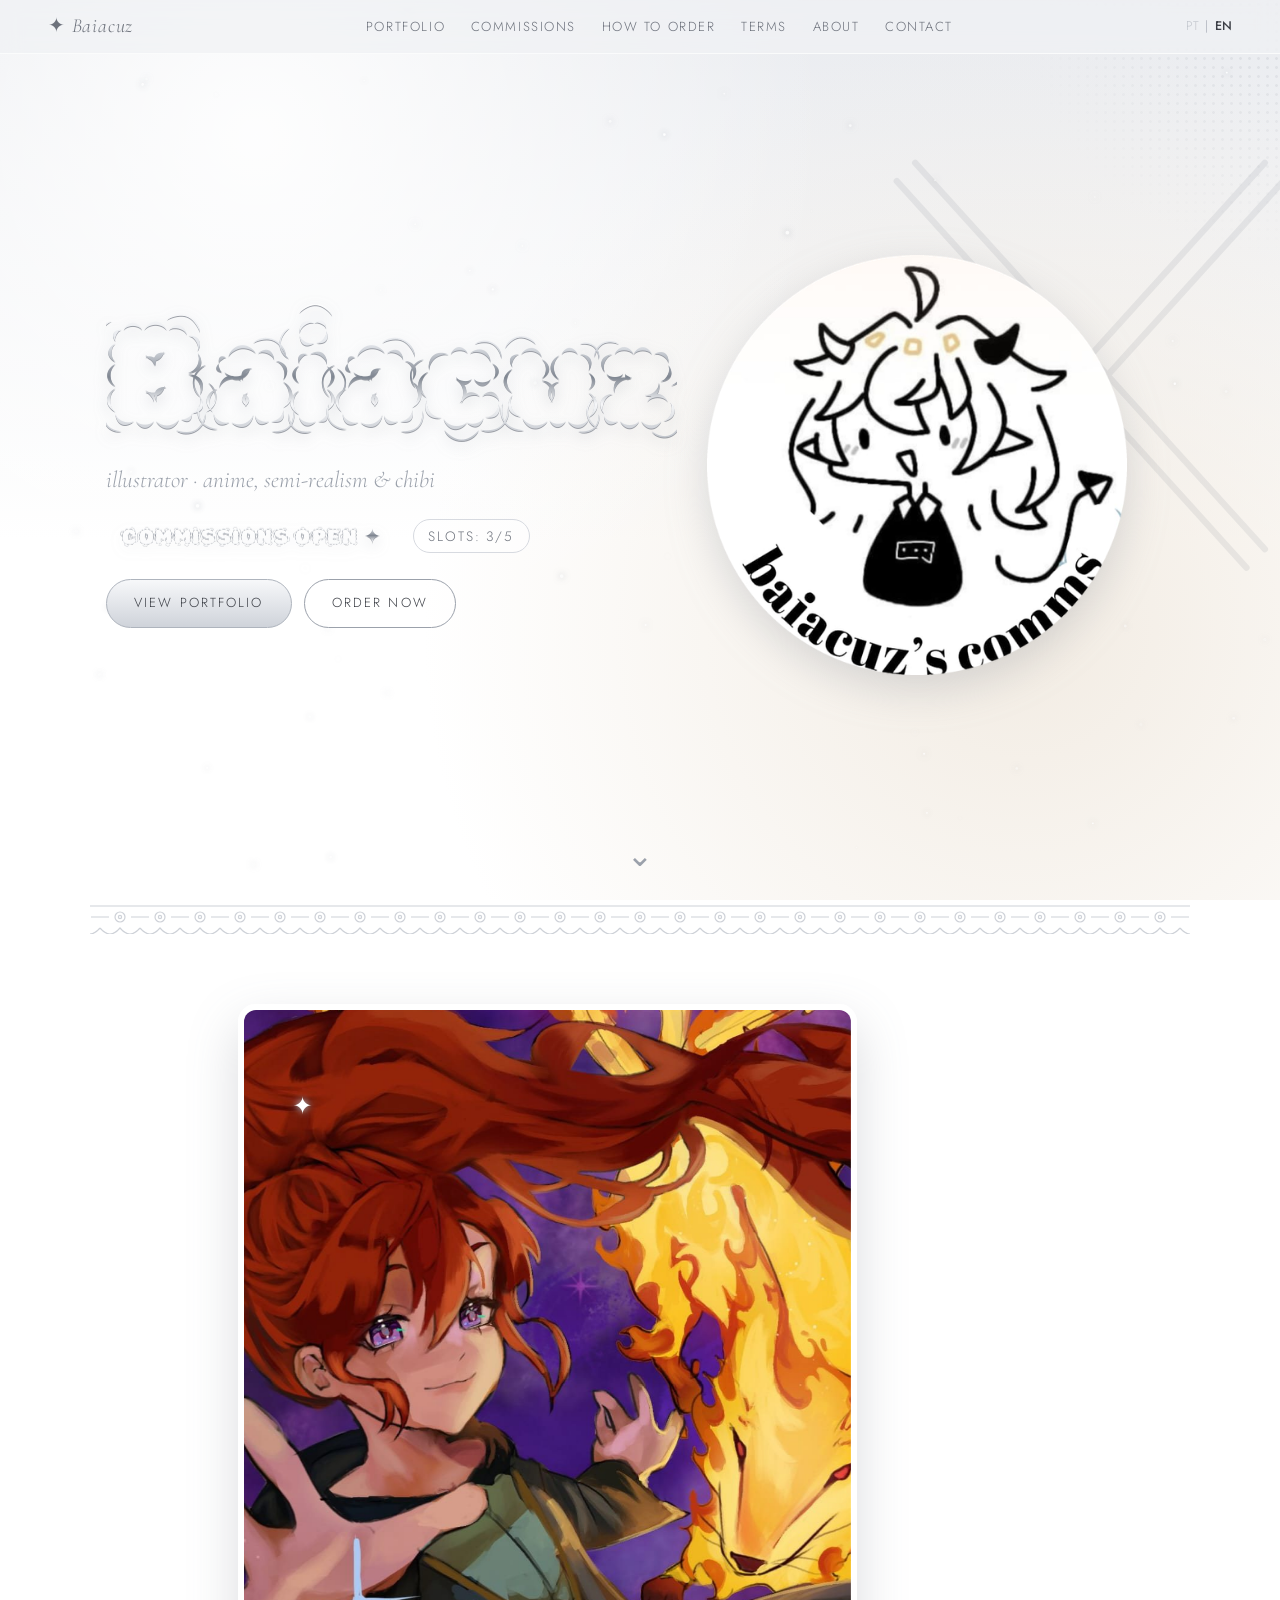
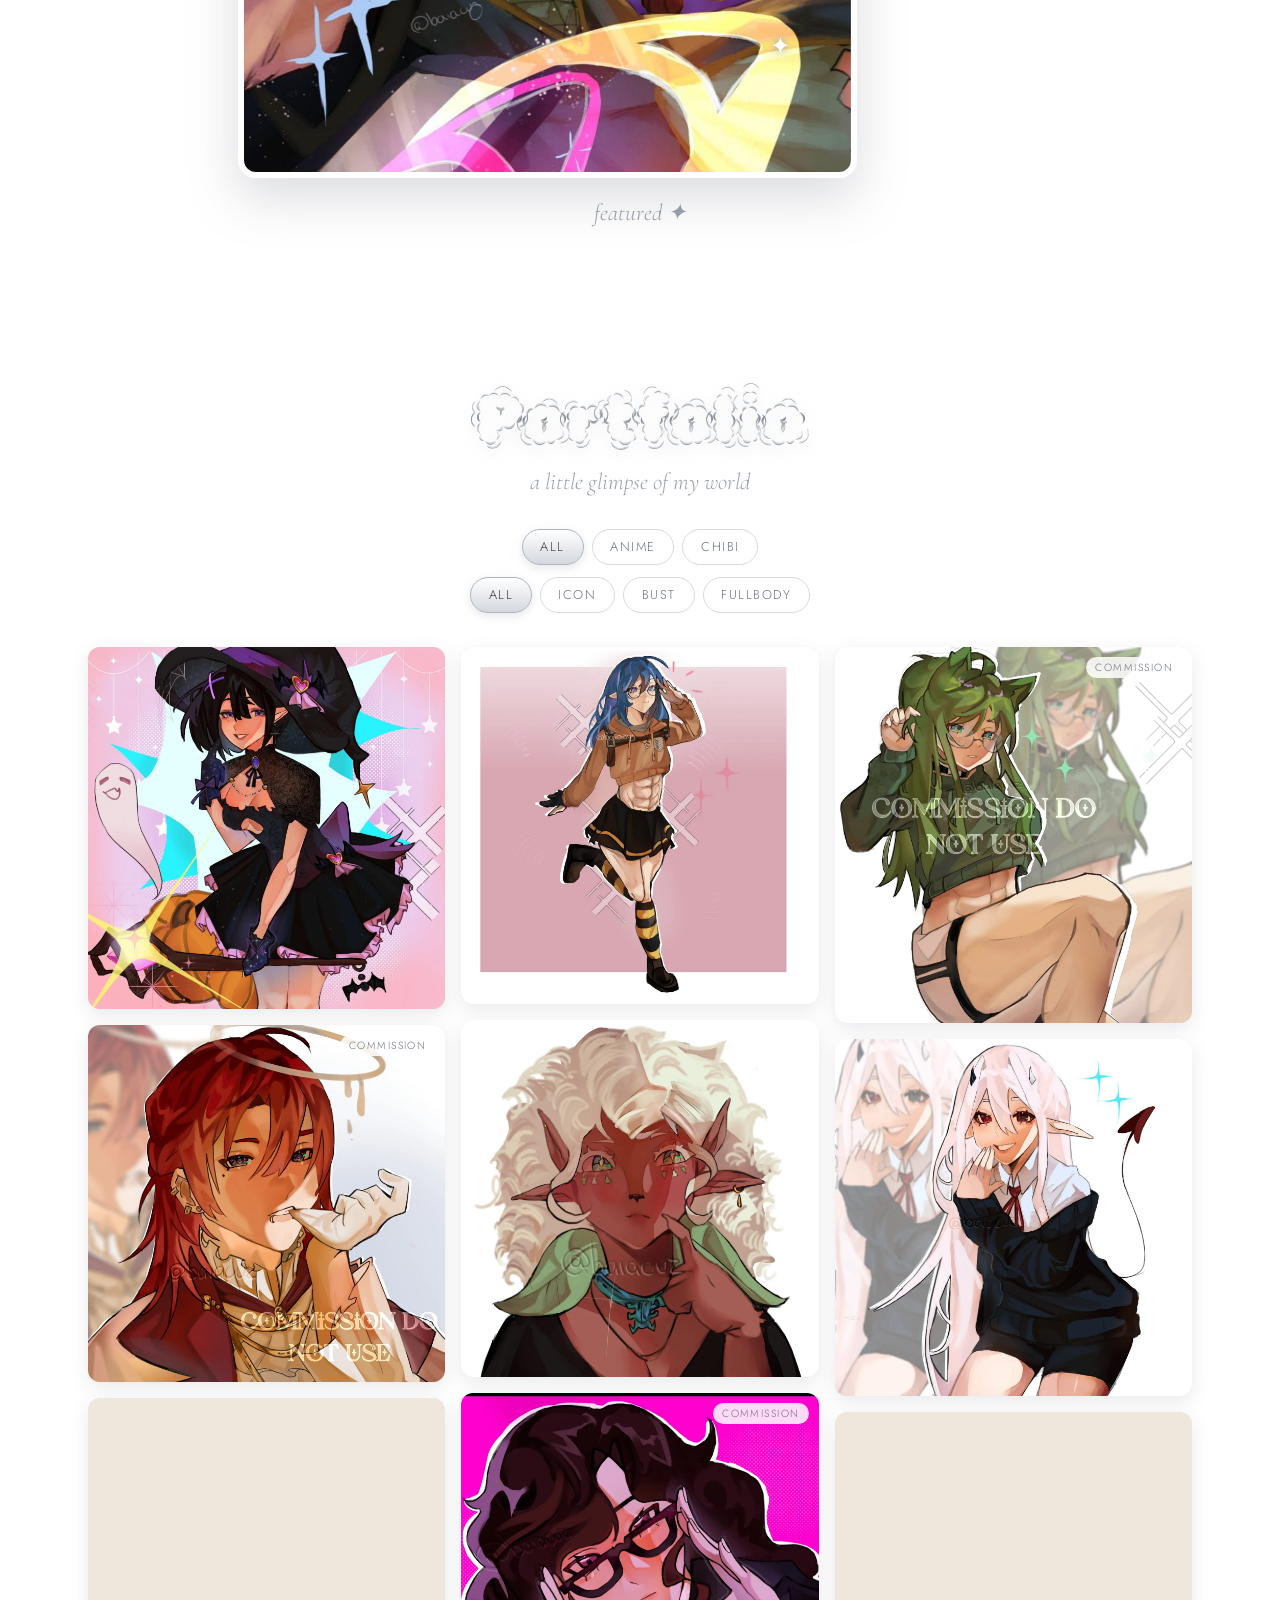
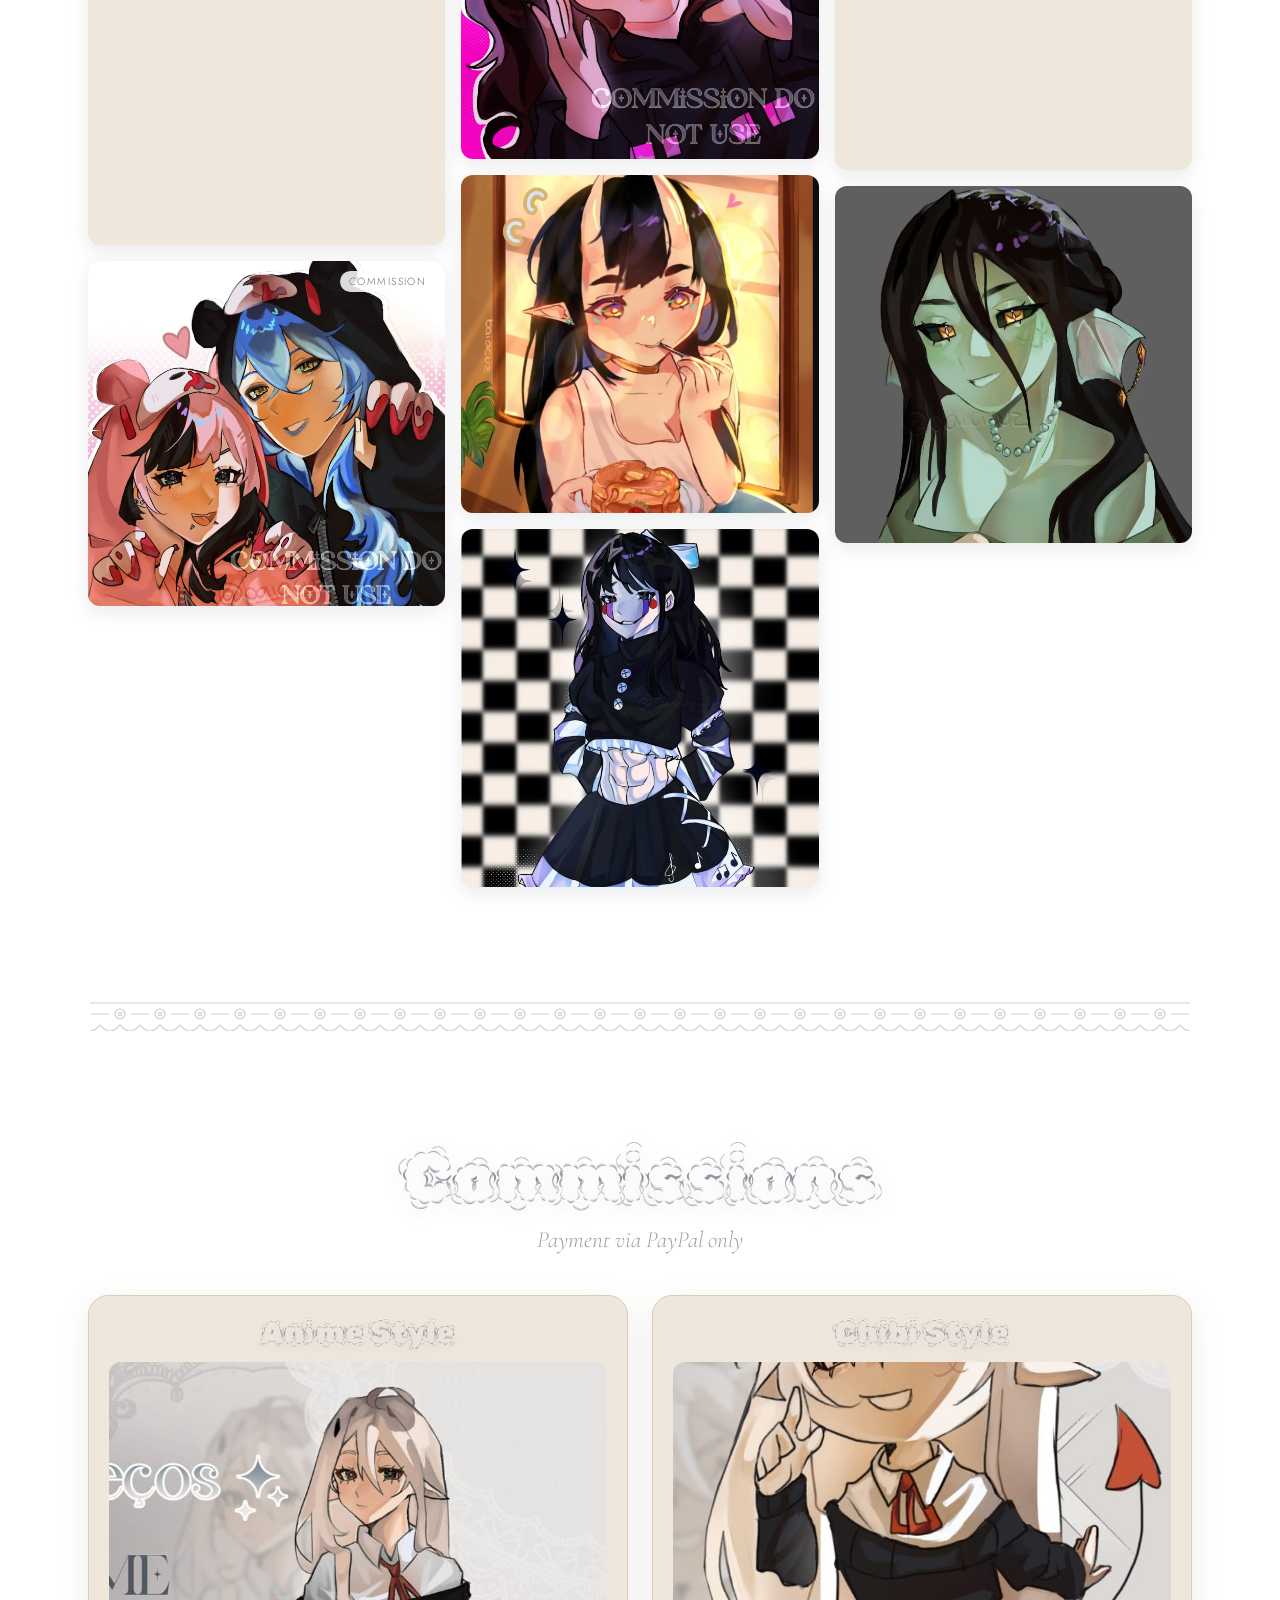
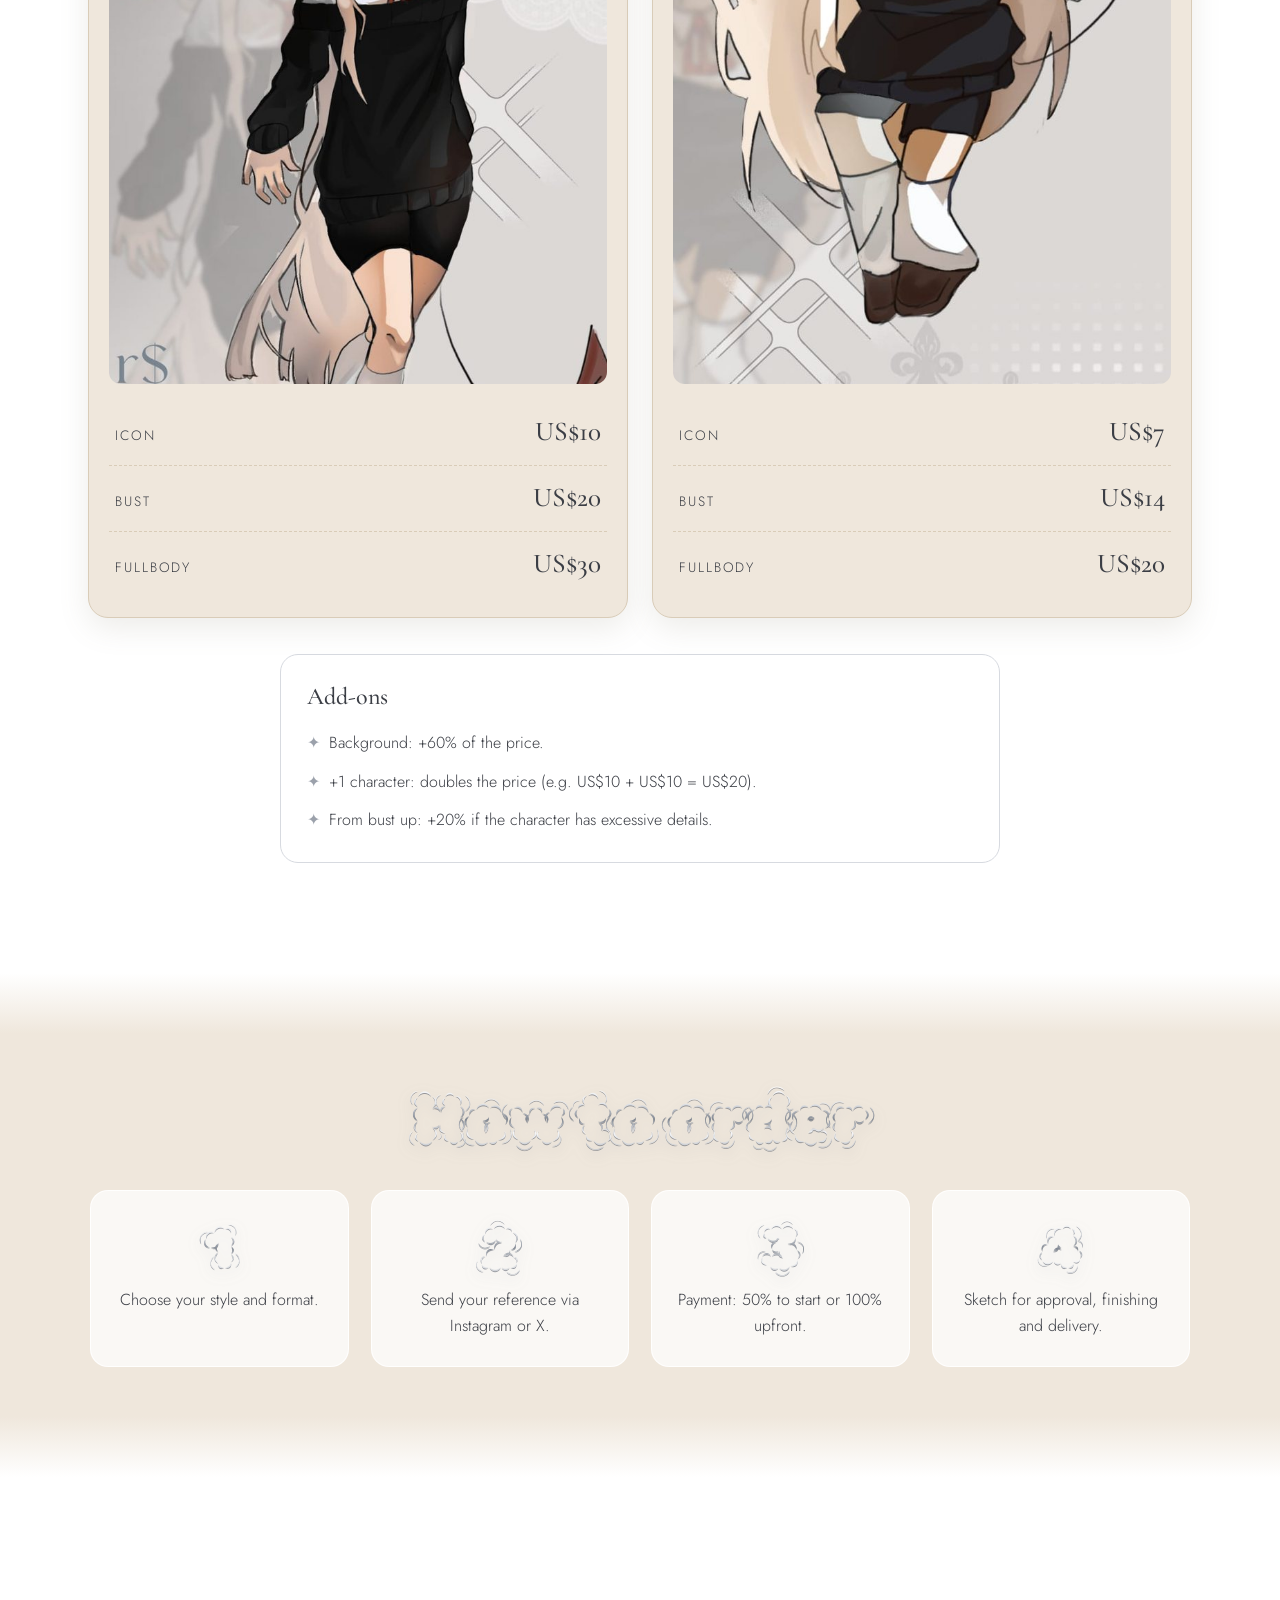
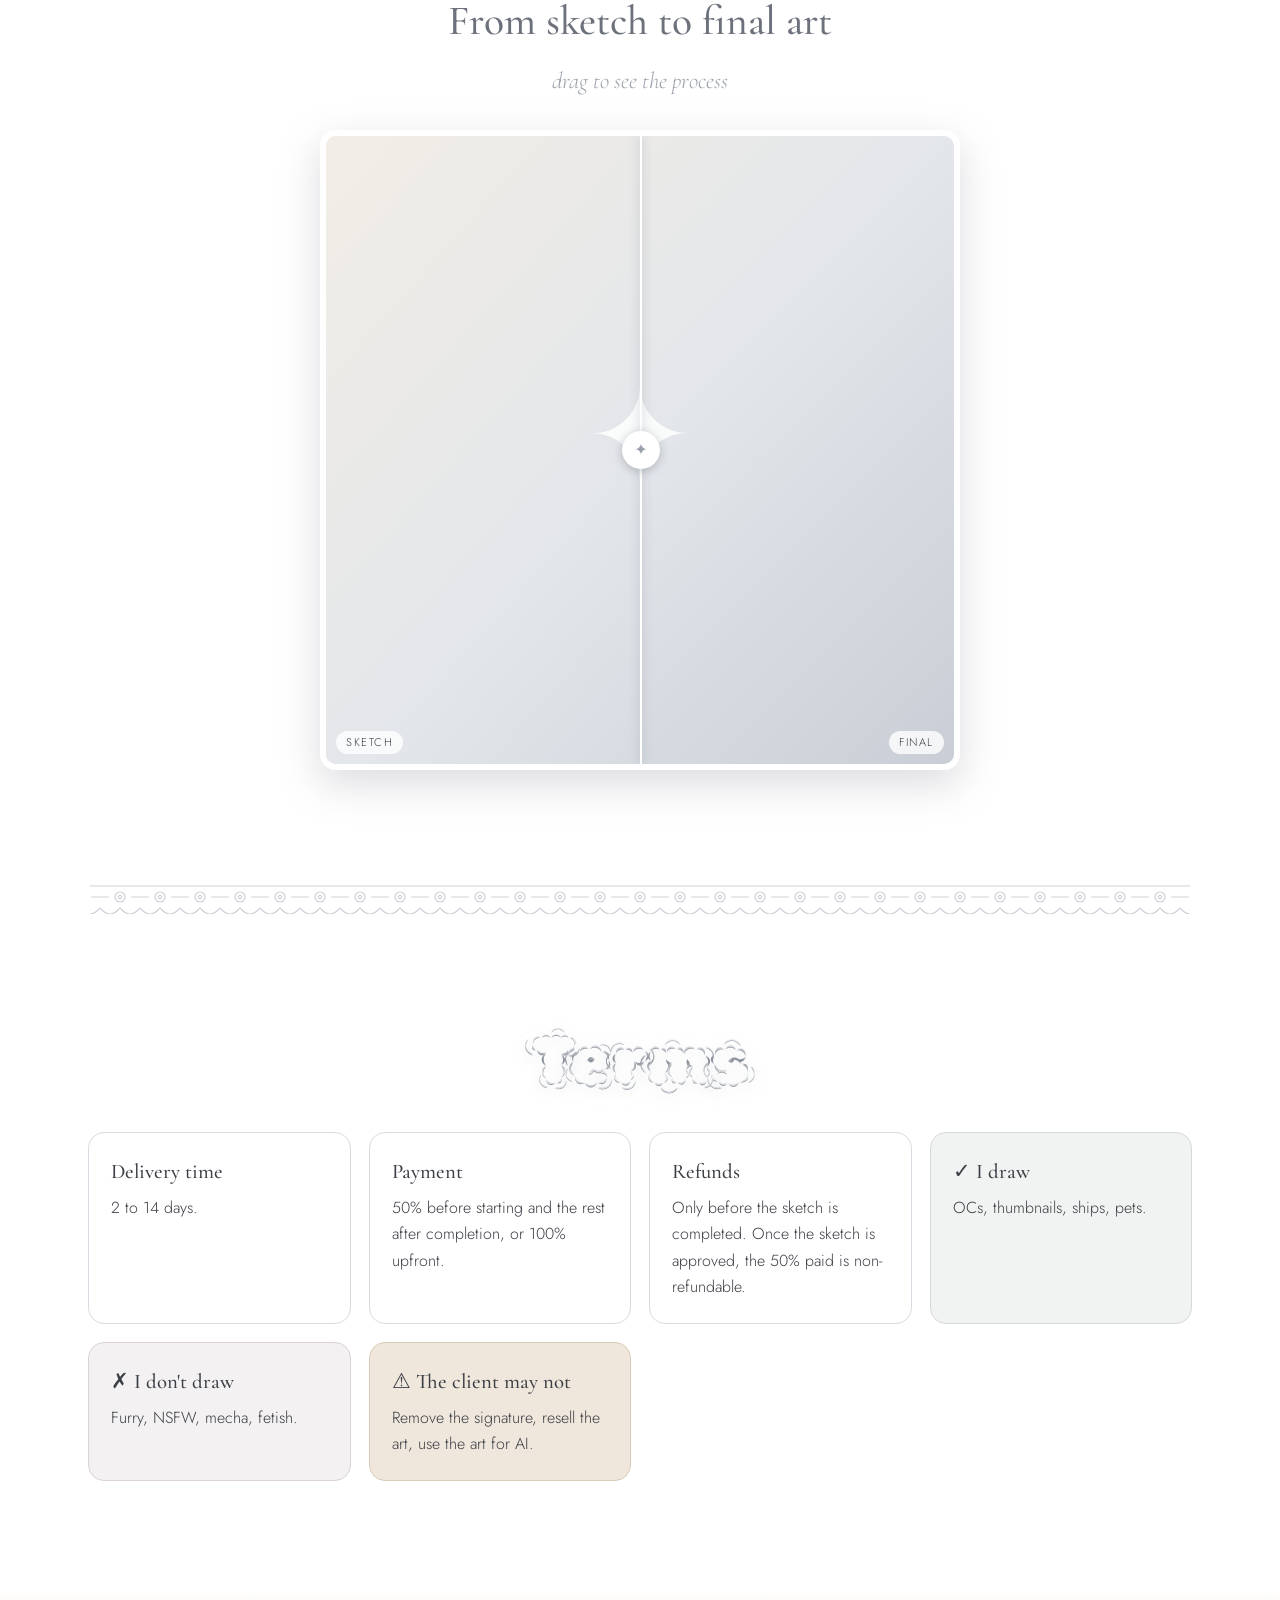
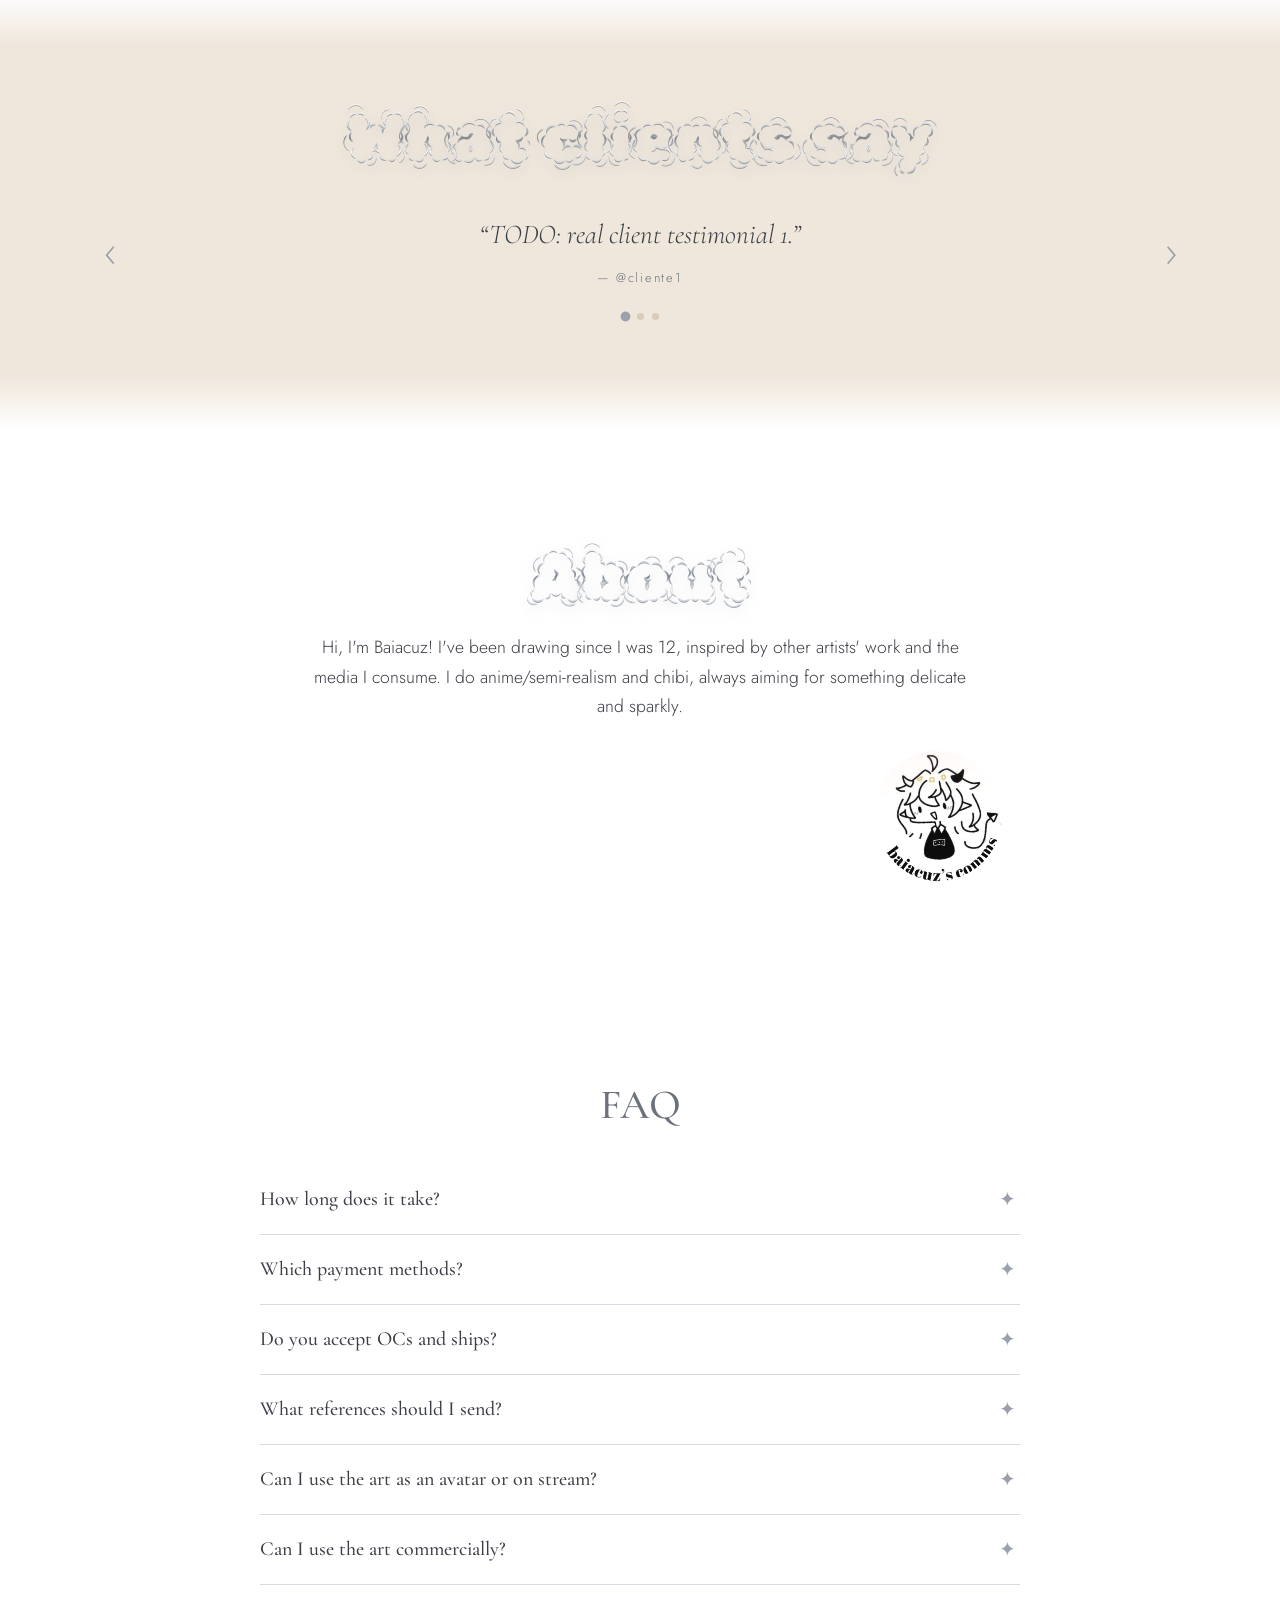
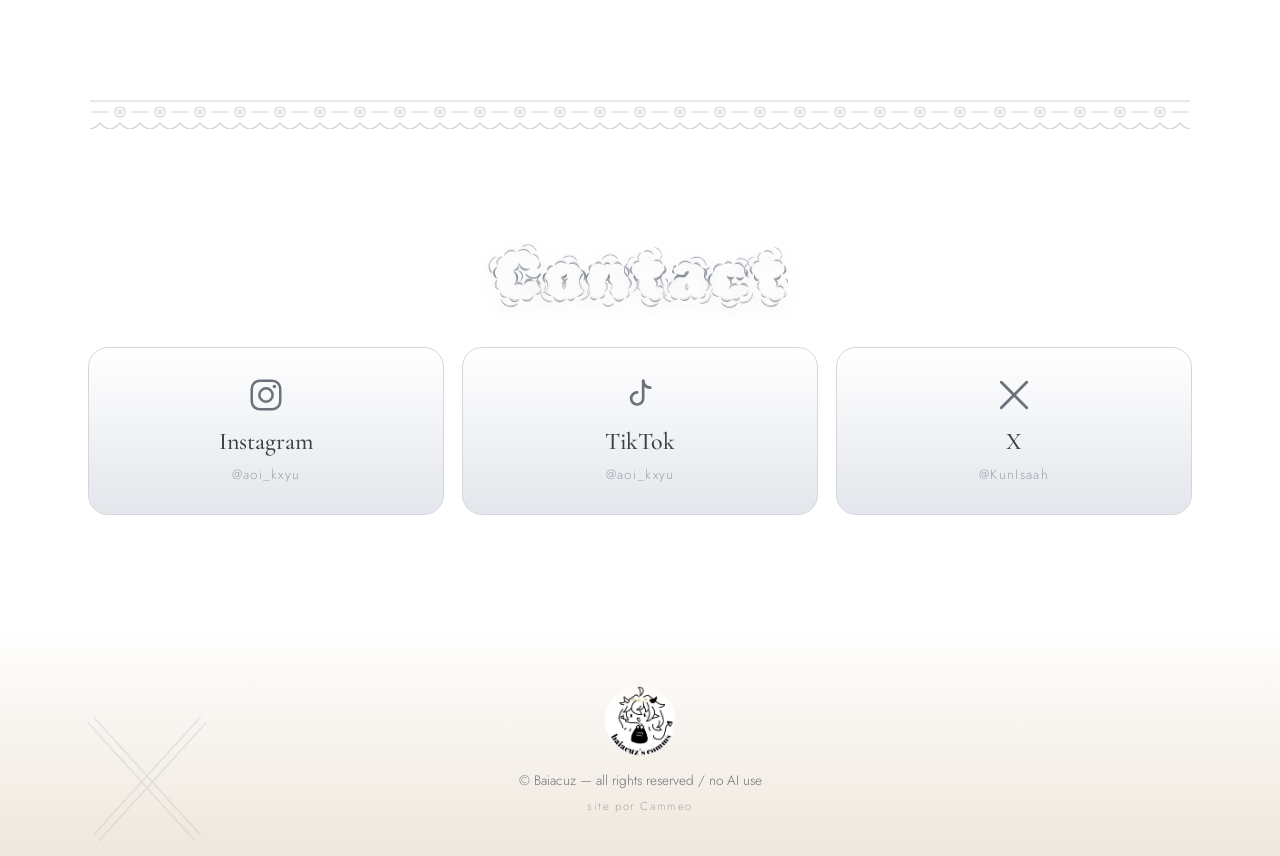
==== commit cc5da48b: "Adiciona artes reais, logo, mascote (círculo), exemplos de preço e imagem OG Co-Authored-By: Claude " ====
--- a/index.html
+++ b/index.html
@@ -17,7 +17,7 @@
 <meta property="og:locale:alternate" content="en_US">
 <meta name="twitter:card" content="summary_large_image">
 
-<link rel="icon" href="img/logo.png" type="image/png">
+<link rel="icon" href="img/favicon-64.png" type="image/png">
 <link rel="icon" href="img/favicon.svg" type="image/svg+xml">
 <link rel="preconnect" href="https://fonts.googleapis.com">
 <link rel="preconnect" href="https://fonts.gstatic.com" crossorigin>
--- a/style.css
+++ b/style.css
@@ -183,7 +183,7 @@
   box-shadow:0 10px 30px rgba(130,120,100,.14);transition:box-shadow .6s}
 .price-card.flash{box-shadow:0 0 0 2px #c4c9d1,0 0 40px rgba(255,255,255,.95)}
 .price-card h3{font-family:var(--font-display);font-weight:400;font-size:1.9rem;text-align:center;margin-bottom:12px}
-.price-art{border-radius:12px;overflow:hidden;background:#fff;margin-bottom:16px;aspect-ratio:4/3}
+.price-art{border-radius:12px;overflow:hidden;background:#fff;margin-bottom:16px;aspect-ratio:4/5}
 .price-art img{width:100%;height:100%;object-fit:cover}
 .price-row{display:flex;justify-content:space-between;align-items:baseline;padding:10px 6px;border-bottom:1px dashed var(--beige-d);transition:background .5s,transform .5s}
 .price-row:last-child{border:0}
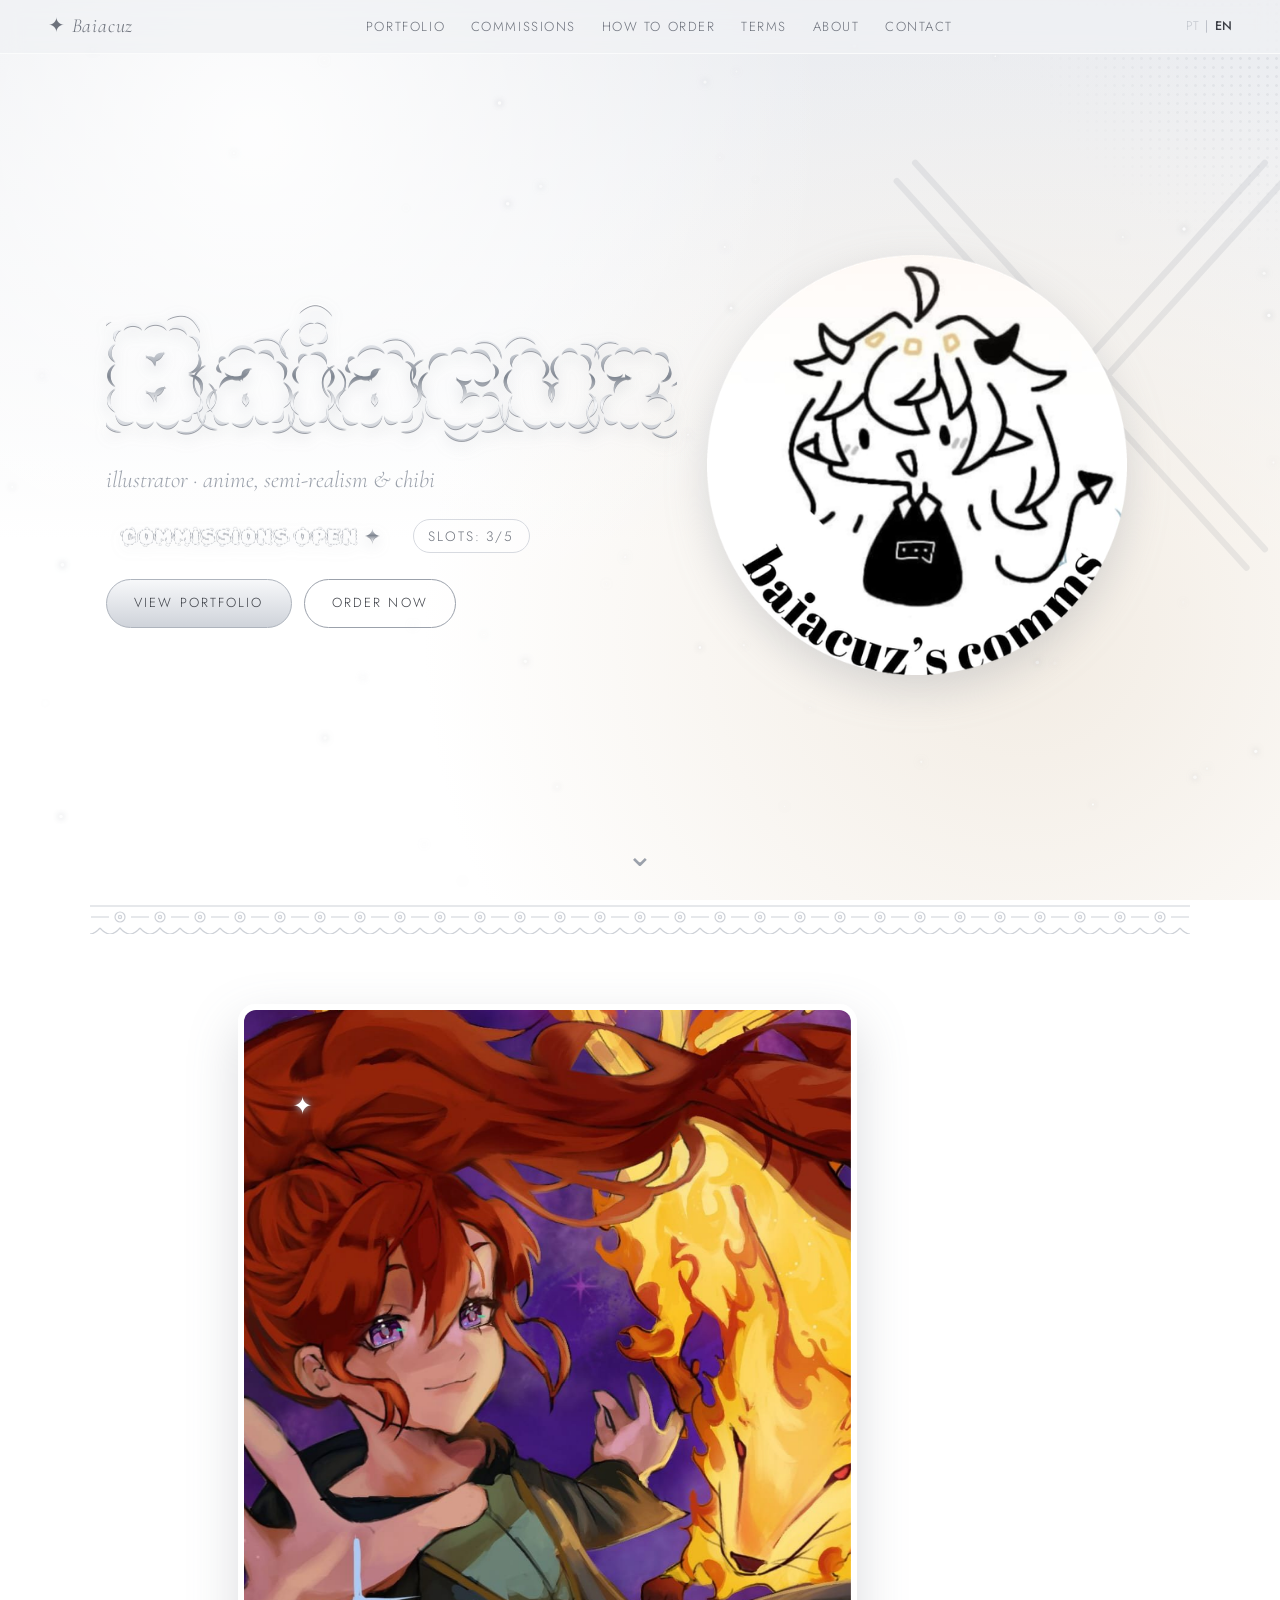
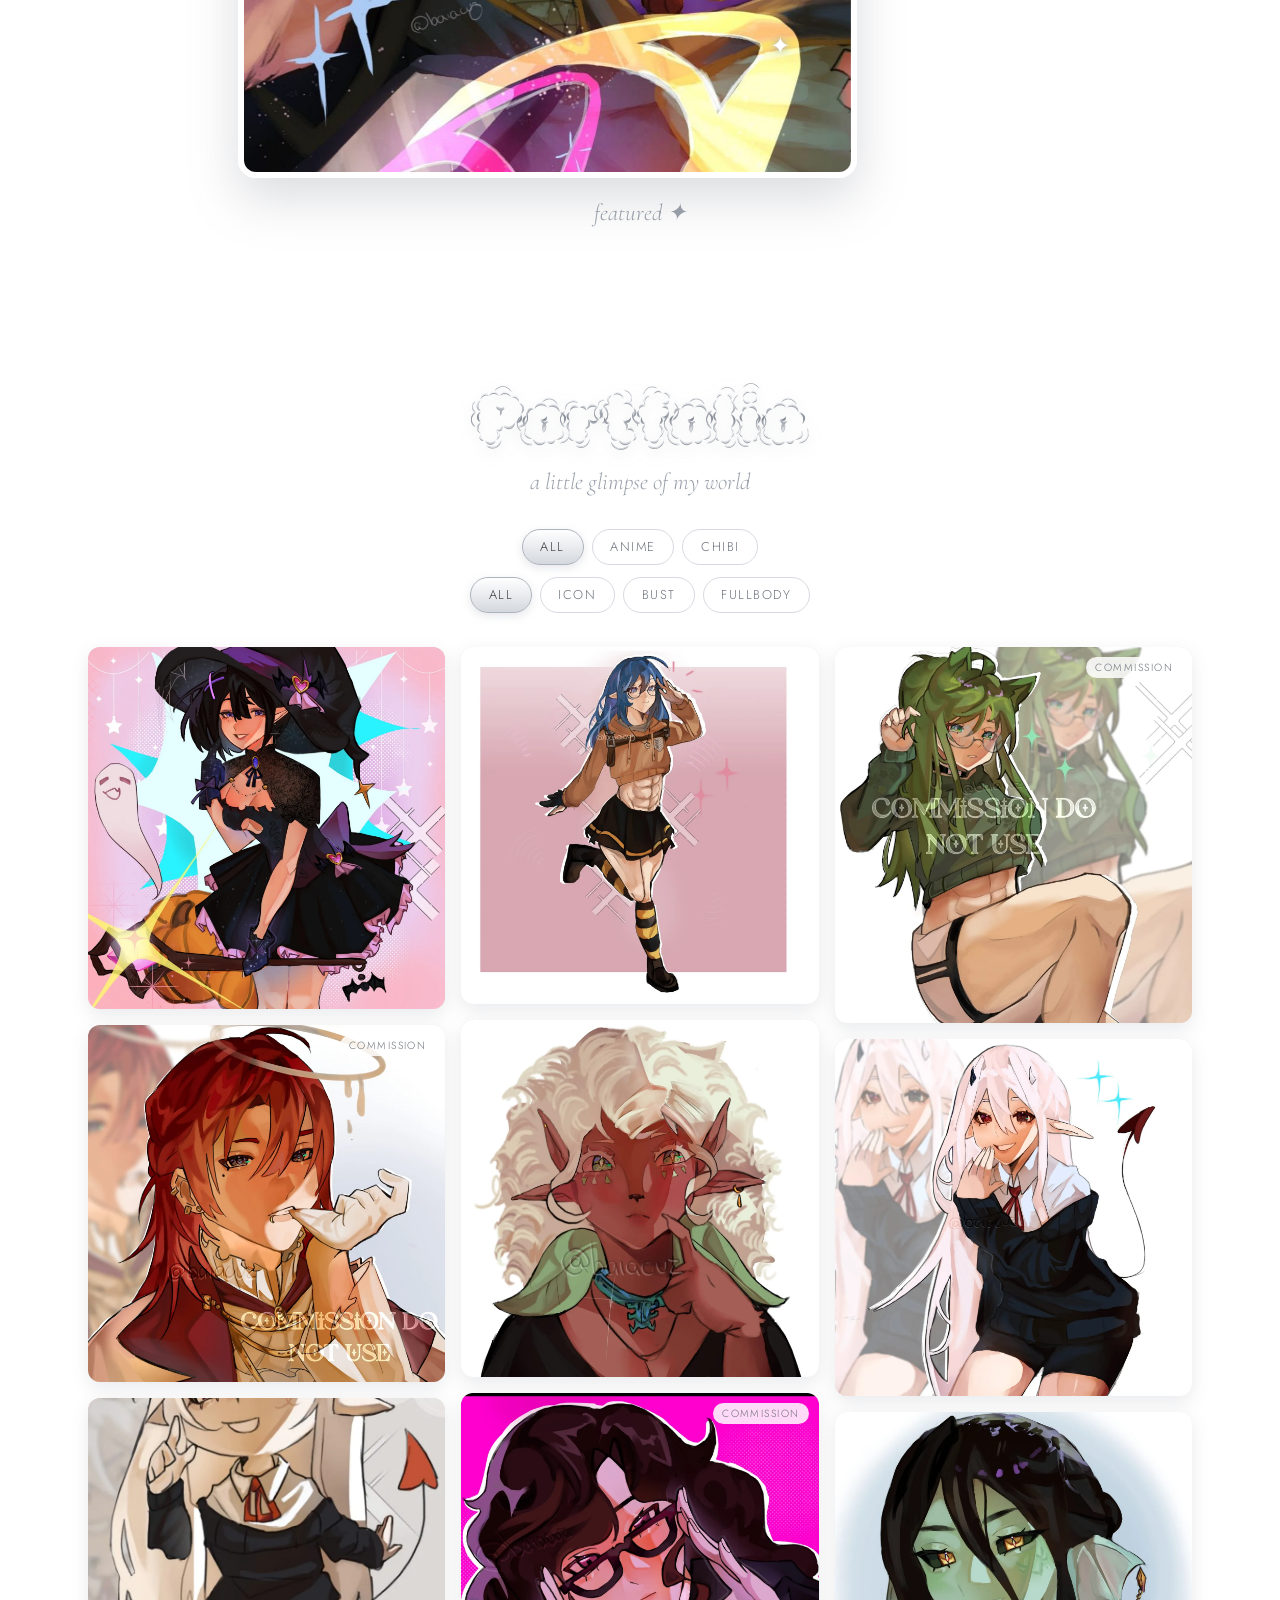
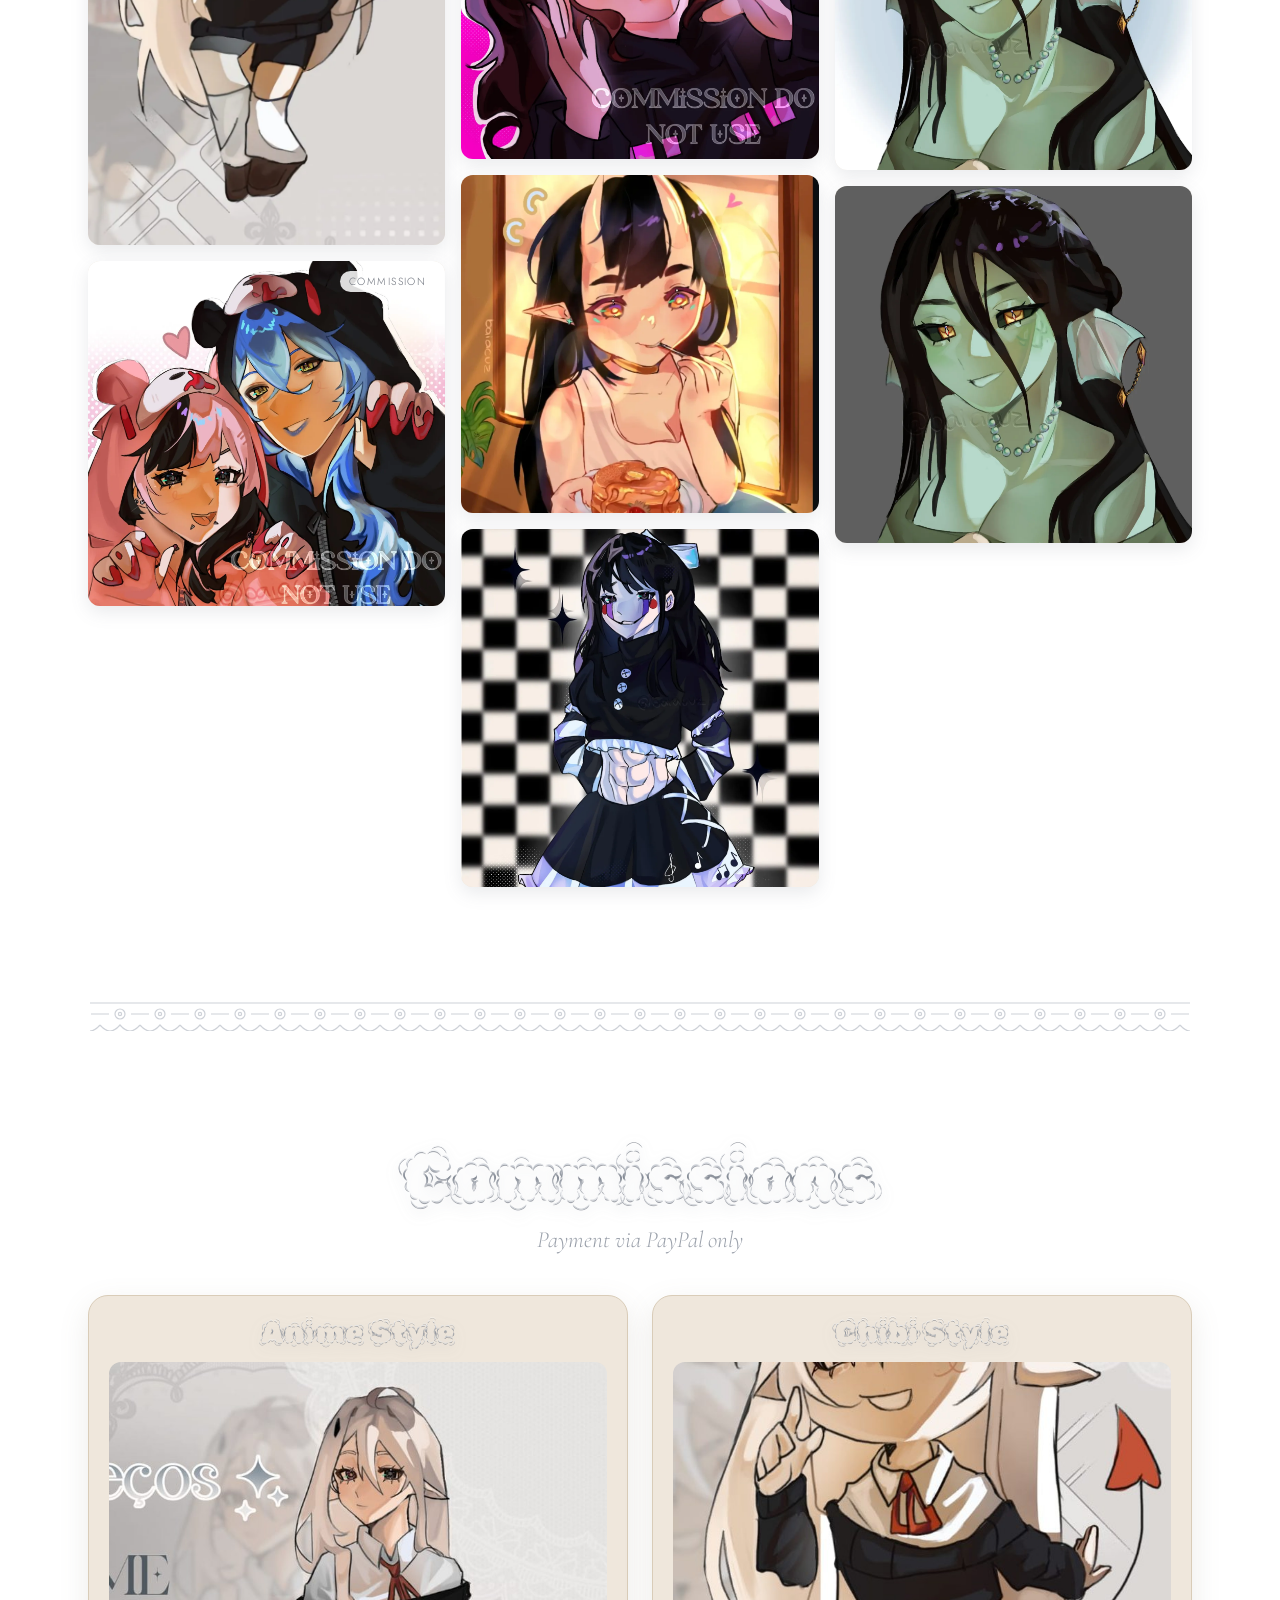
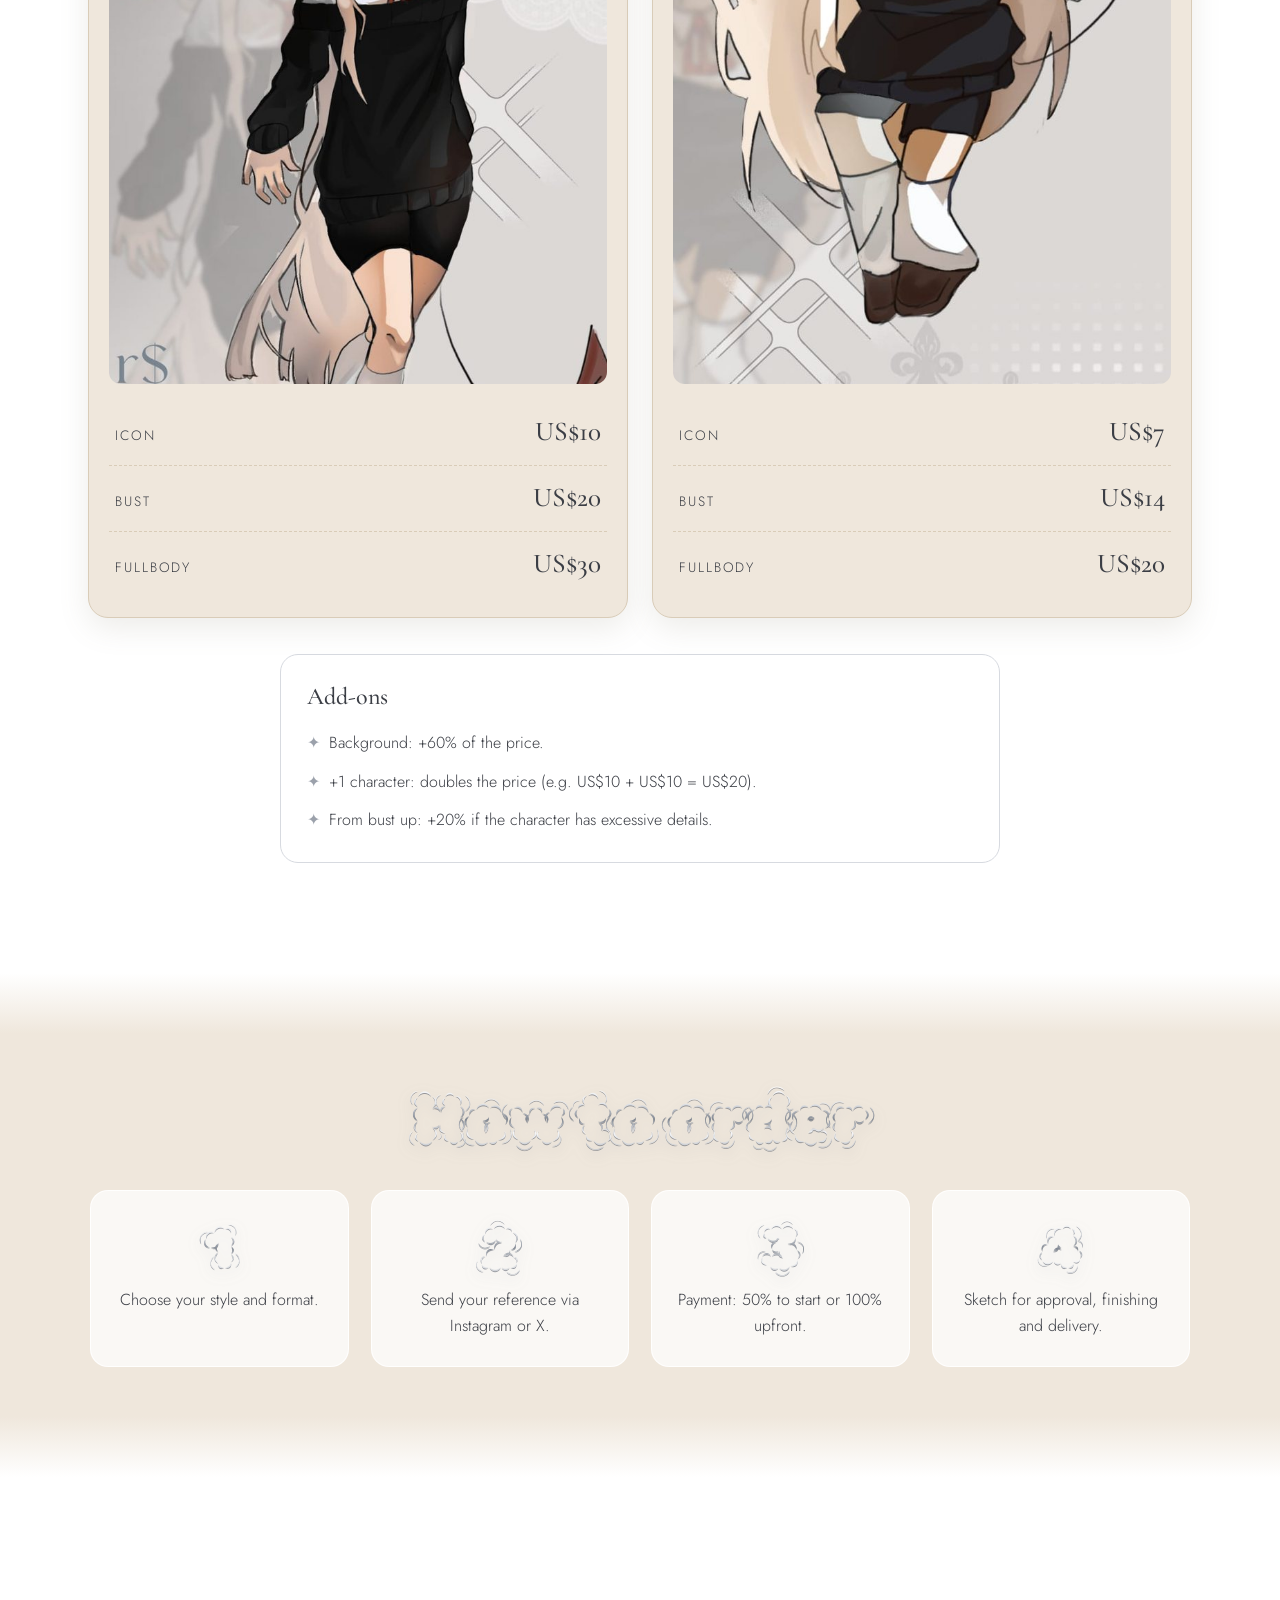
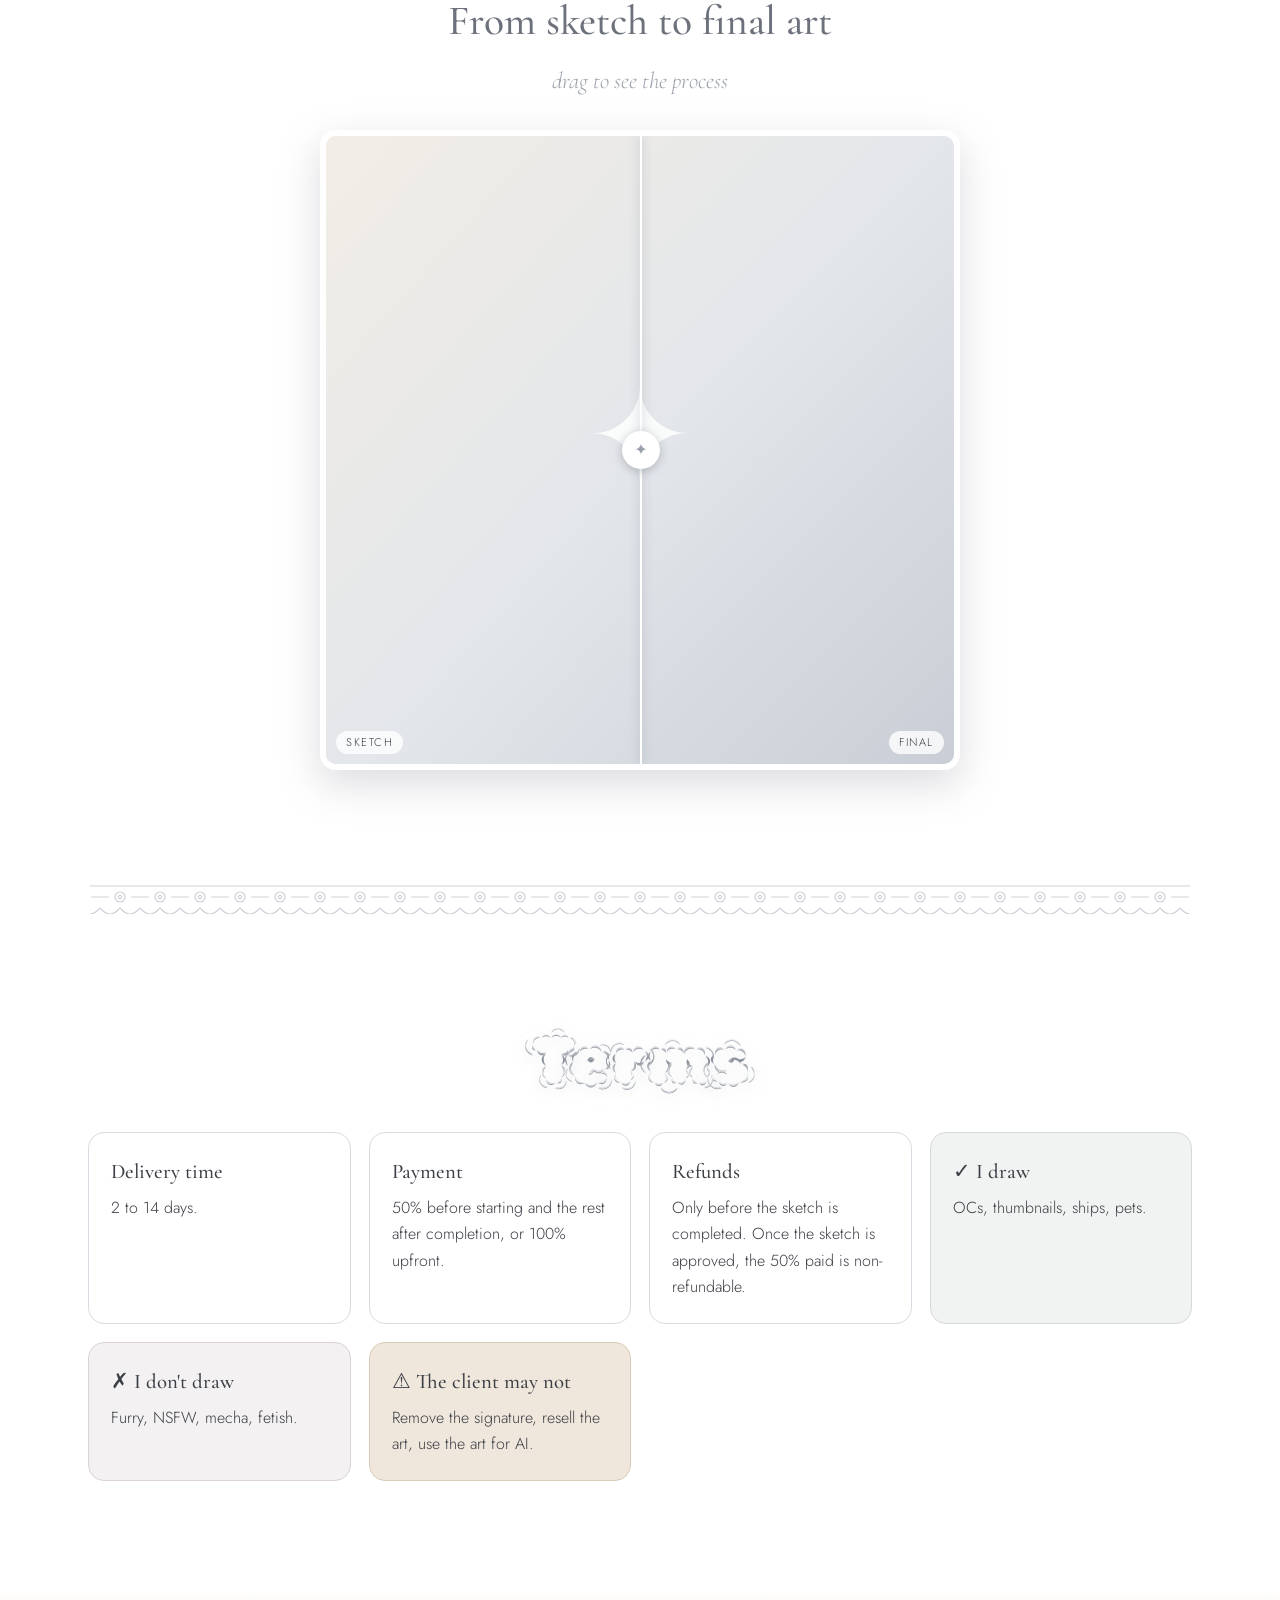
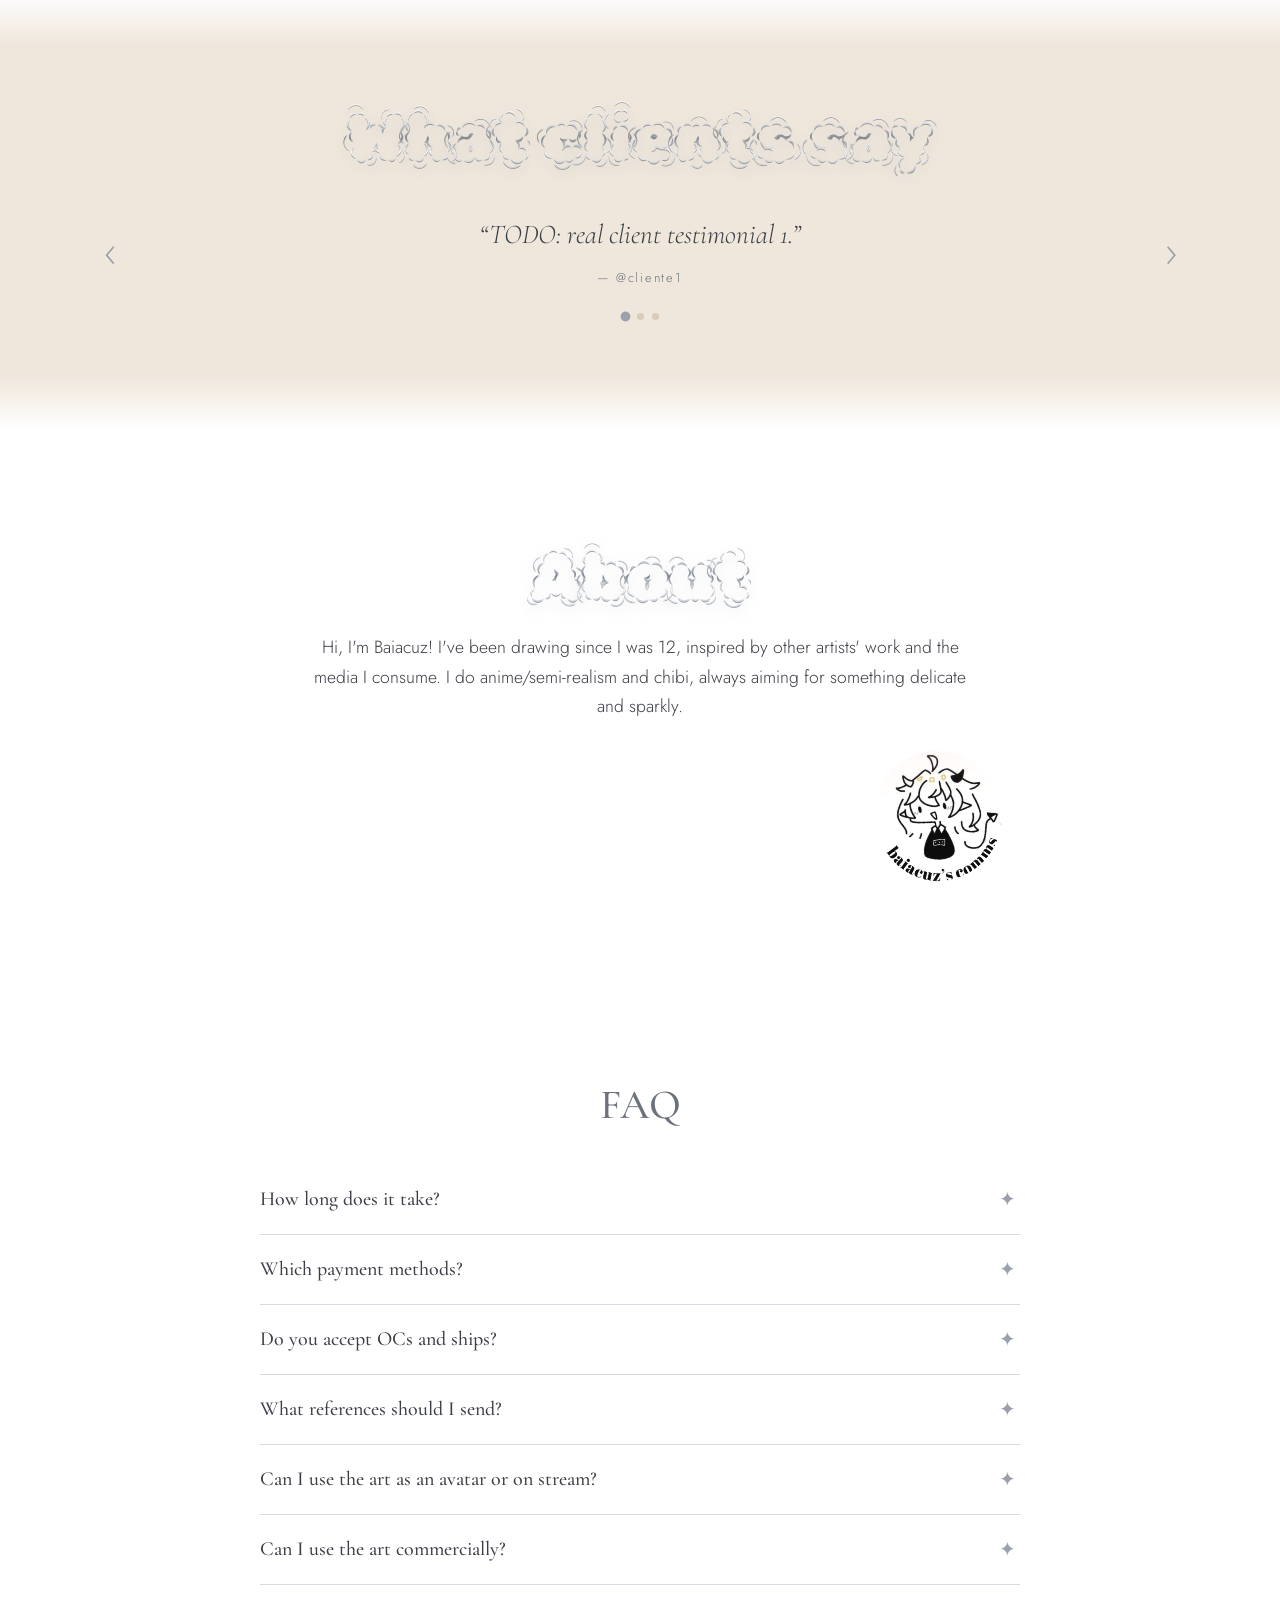
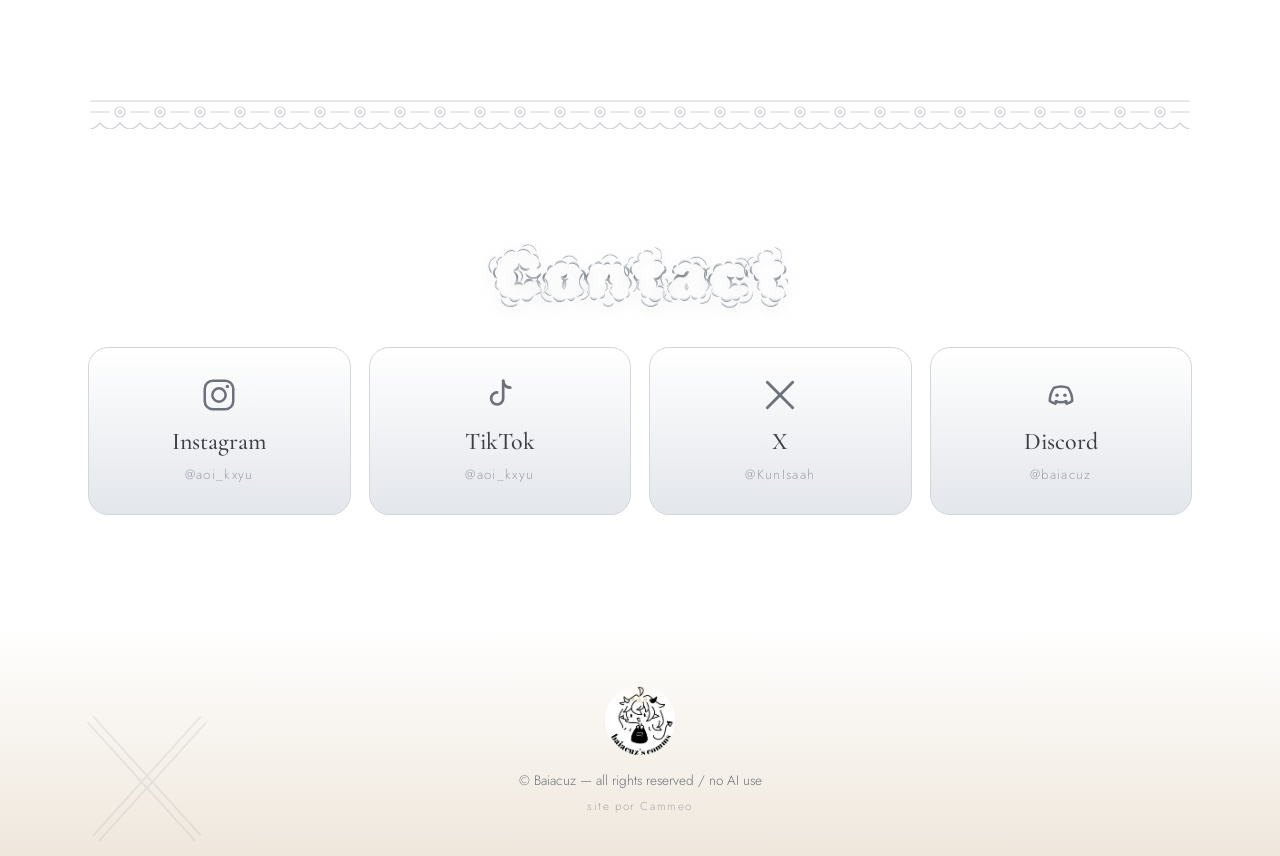
==== commit 8ebd5a32: "Adiciona Discord (@baiacuz) nos contatos, com cópia do usuário ao clicar Co-Authored-By: Claude Sonn" ====
--- a/index.html
+++ b/index.html
@@ -217,6 +217,10 @@
       <svg viewBox="0 0 24 24" aria-hidden="true"><path d="M4 4l16 16M20 4L4 20" fill="none" stroke="currentColor" stroke-width="1.8" stroke-linecap="round"/></svg>
       <span>X</span><small>@KunIsaah</small>
     </a>
+    <button type="button" class="social" id="discordBtn" data-handle="baiacuz">
+      <svg viewBox="0 0 24 24" aria-hidden="true"><path d="M7.5 7.5c3-1.2 6-1.2 9 0 1.8 2.6 2.6 5.3 2.6 8.3-1.2.9-2.4 1.4-3.6 1.7l-.9-1.5M7.5 7.5c-1.8 2.6-2.6 5.3-2.6 8.3 1.2.9 2.4 1.4 3.6 1.7l.9-1.5M8.6 16c2.2.7 4.6.7 6.8 0" fill="none" stroke="currentColor" stroke-width="1.6" stroke-linecap="round" stroke-linejoin="round"/><circle cx="9.5" cy="12.2" r="1.1" fill="currentColor"/><circle cx="14.5" cy="12.2" r="1.1" fill="currentColor"/></svg>
+      <span>Discord</span><small id="discordHint">@baiacuz</small>
+    </button>
   </div>
 </section>
 
--- a/style.css
+++ b/style.css
@@ -250,6 +250,7 @@
 .socials{display:grid;grid-template-columns:repeat(auto-fit,minmax(220px,1fr));gap:18px;margin-top:34px}
 .social{display:grid;justify-items:center;gap:2px;padding:28px 18px;border-radius:20px;background:linear-gradient(180deg,#fff,#e3e6eb);border:1px solid #d3d7dd;
   transition:transform .5s var(--ease),box-shadow .5s;position:relative;overflow:hidden}
+.button.social,button.social{font:inherit;color:inherit;cursor:pointer}
 .social:hover{transform:translateY(-4px);box-shadow:0 14px 30px rgba(120,126,138,.25)}
 .social svg{width:38px;height:38px;color:var(--ink-soft);margin-bottom:6px}
 .social span{font-family:var(--font-serif);font-size:1.5rem;font-weight:500}
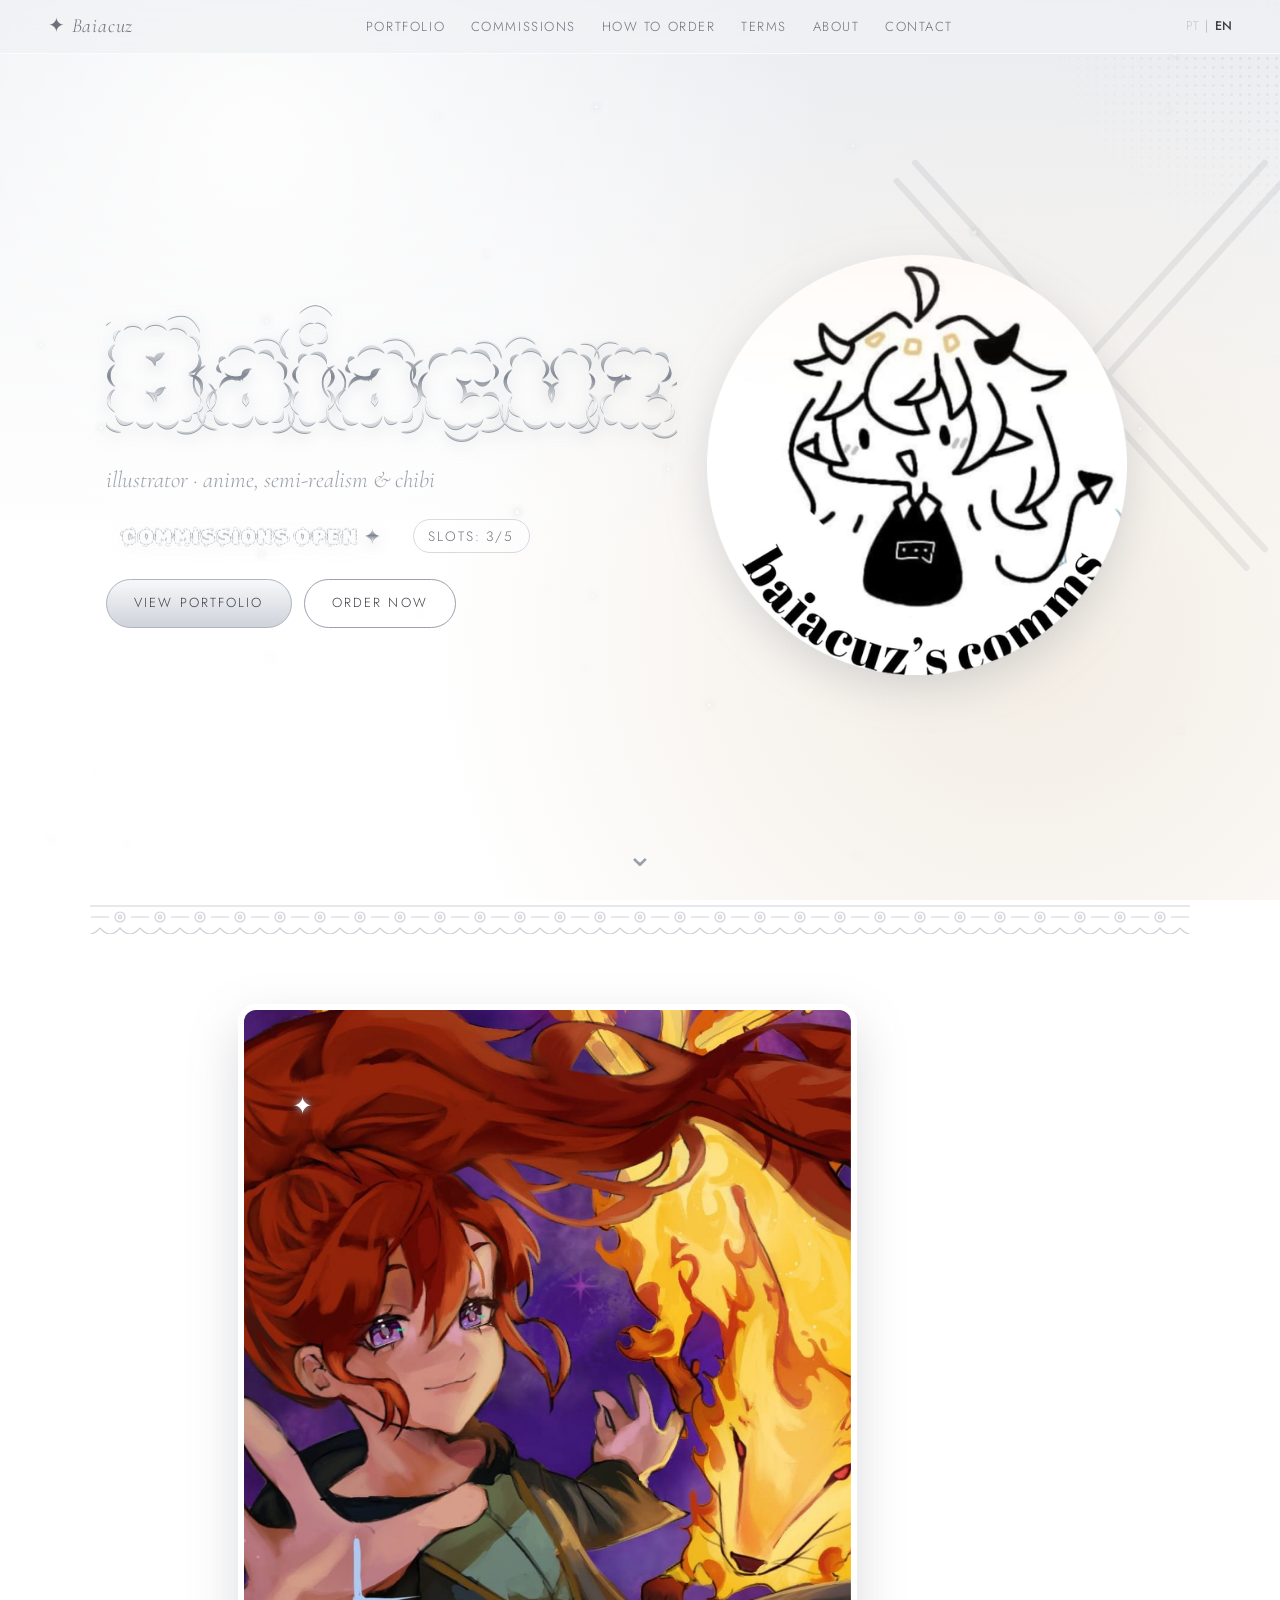
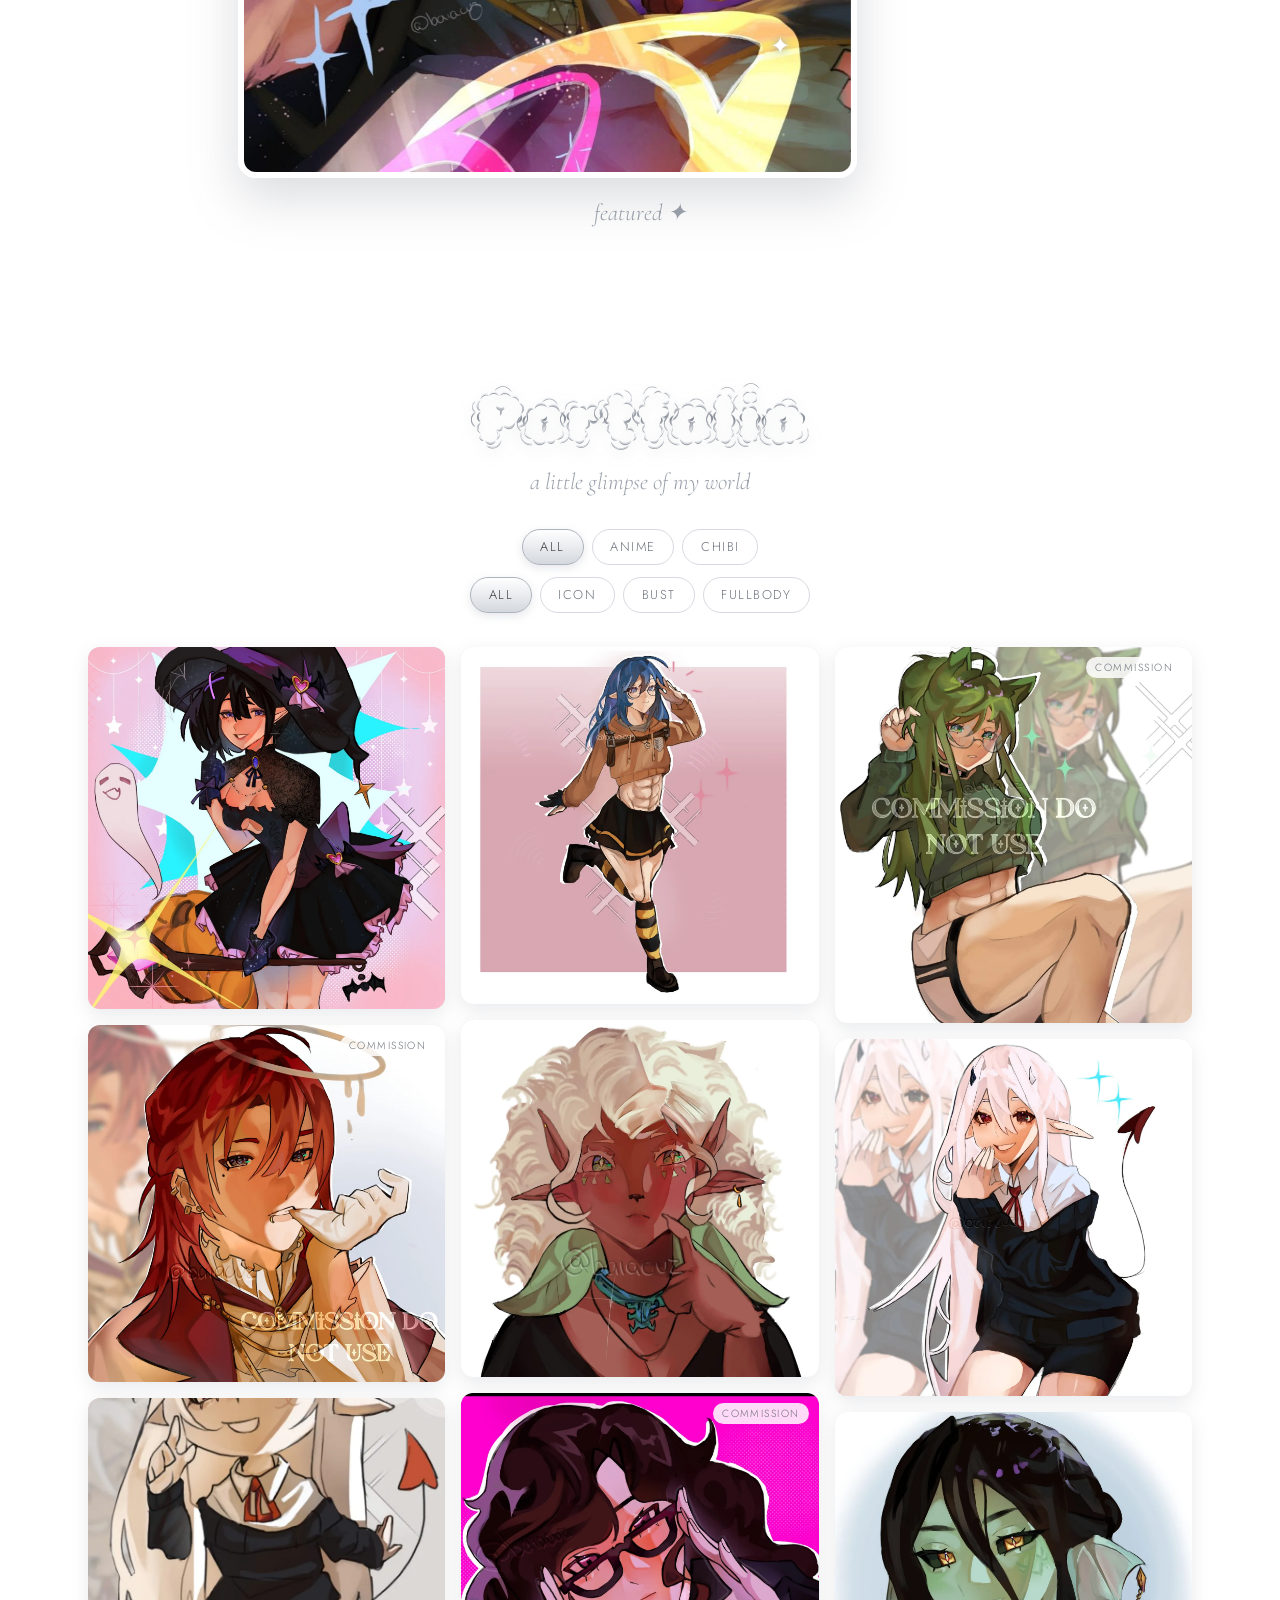
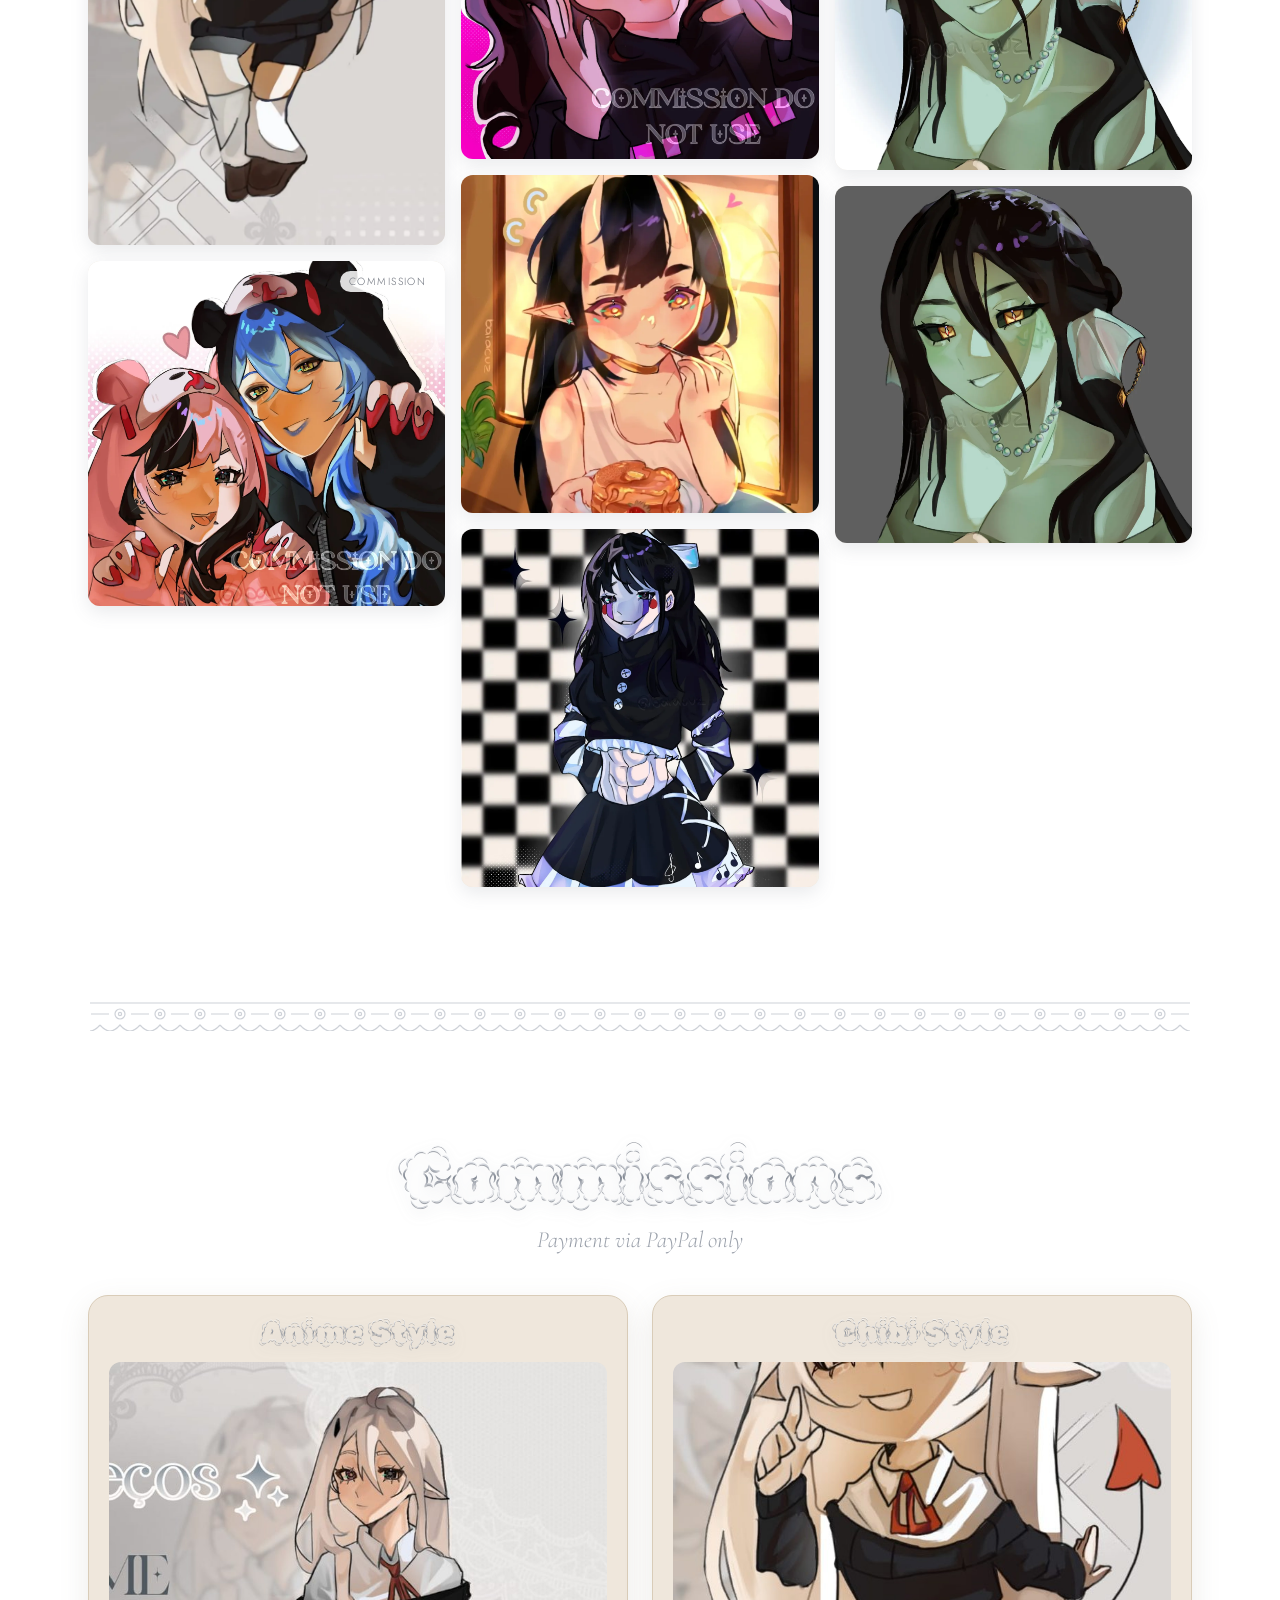
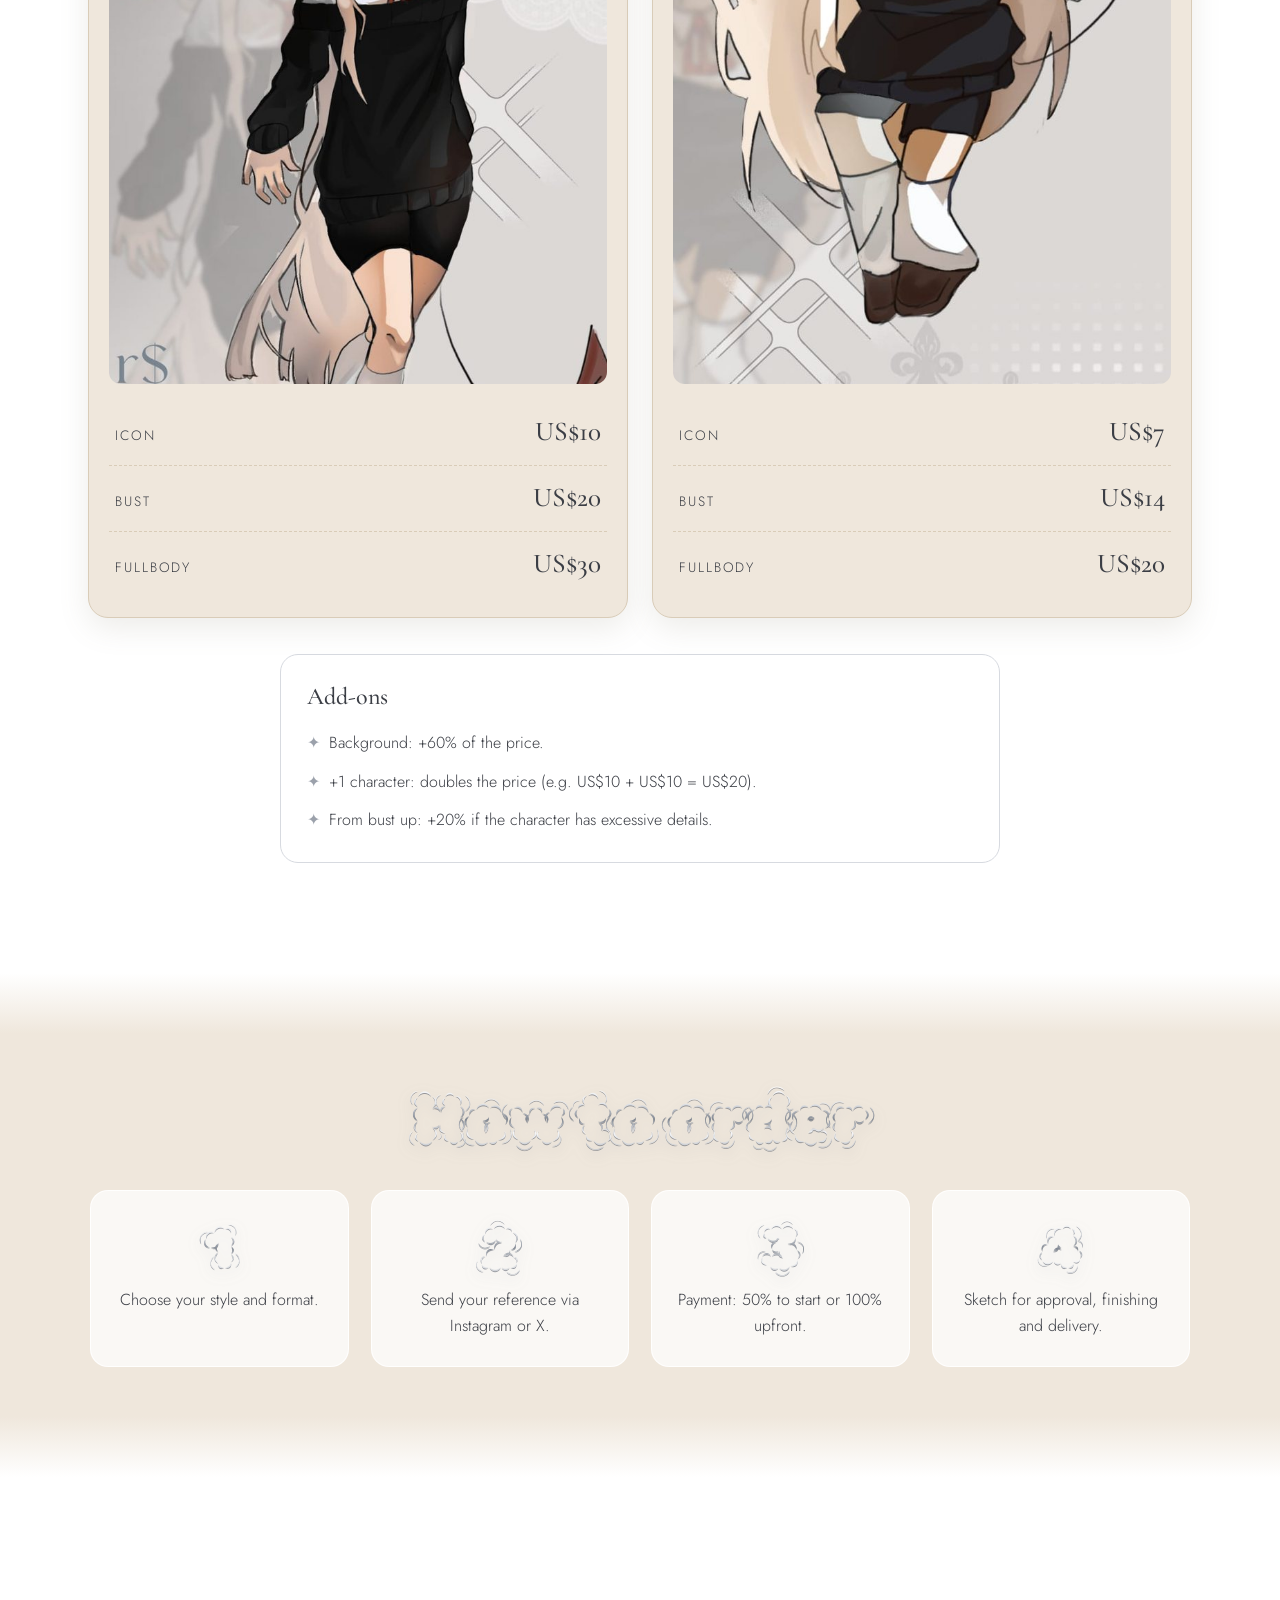
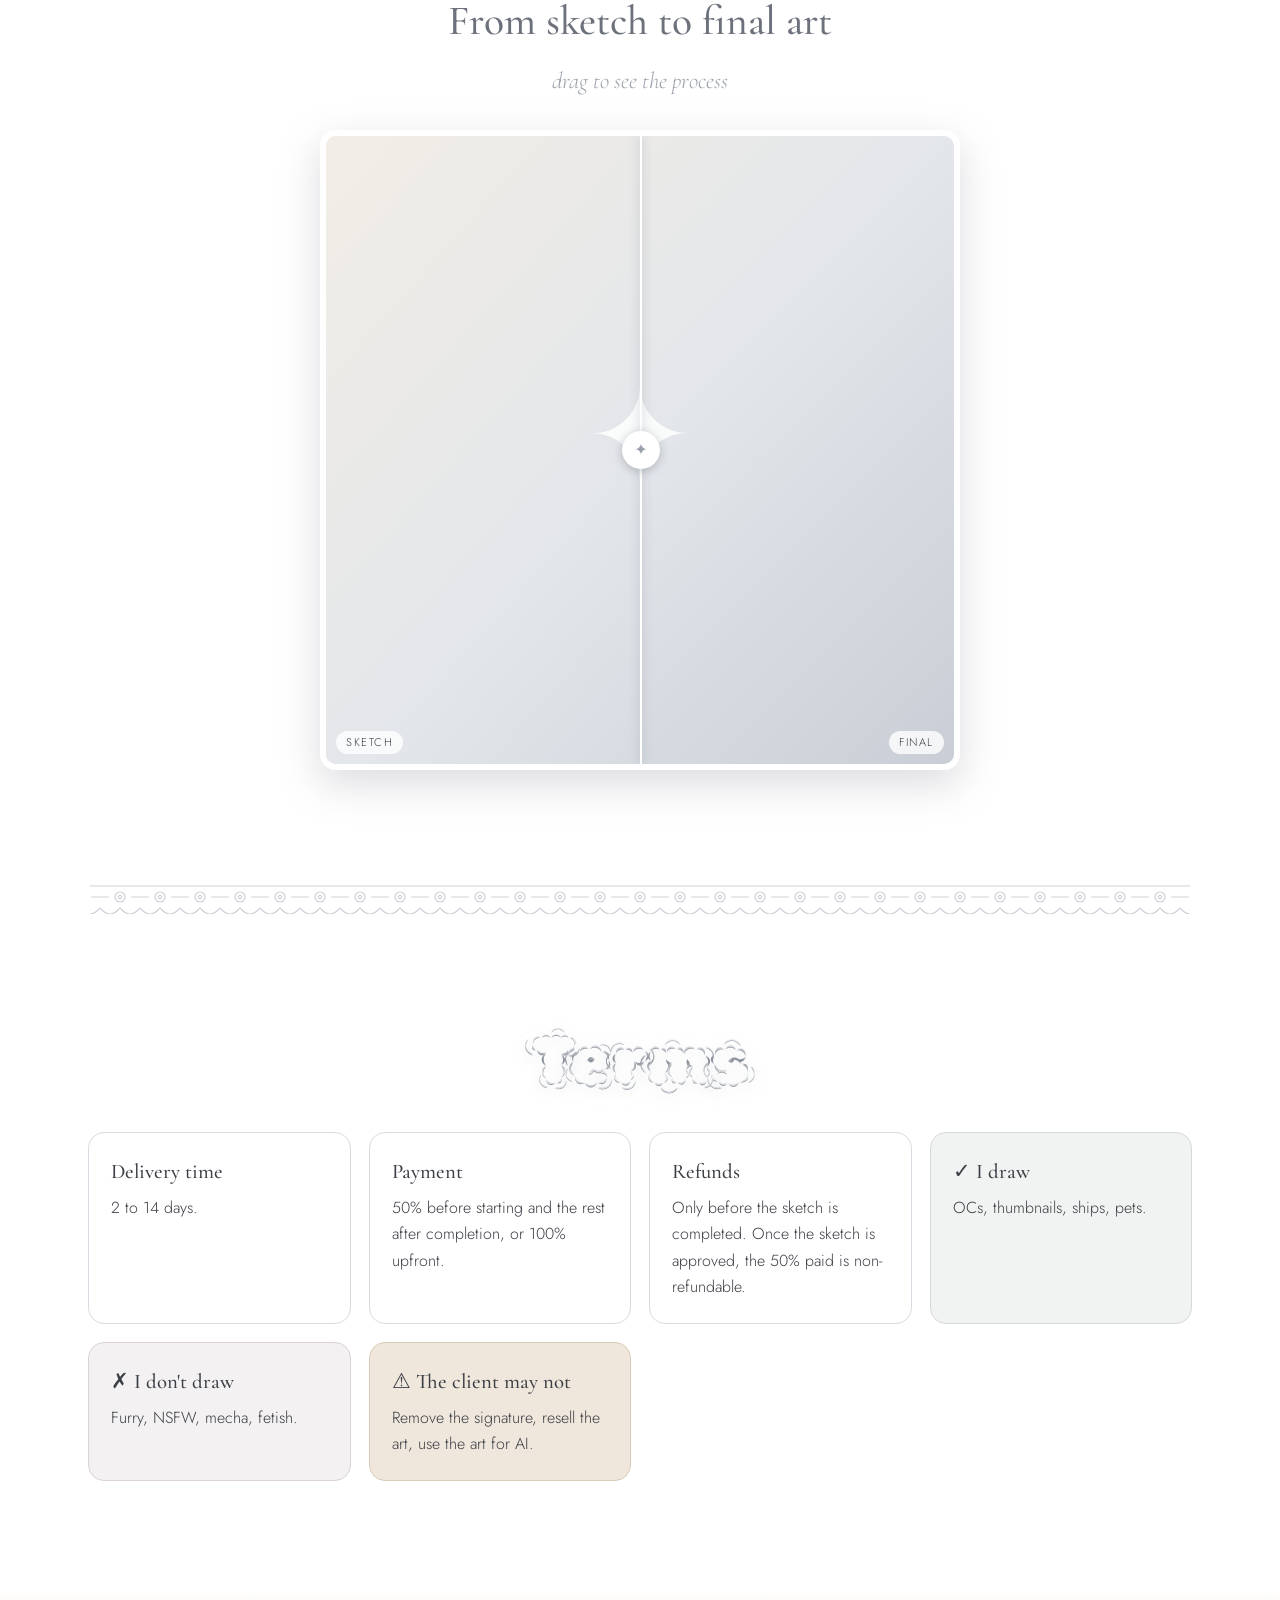
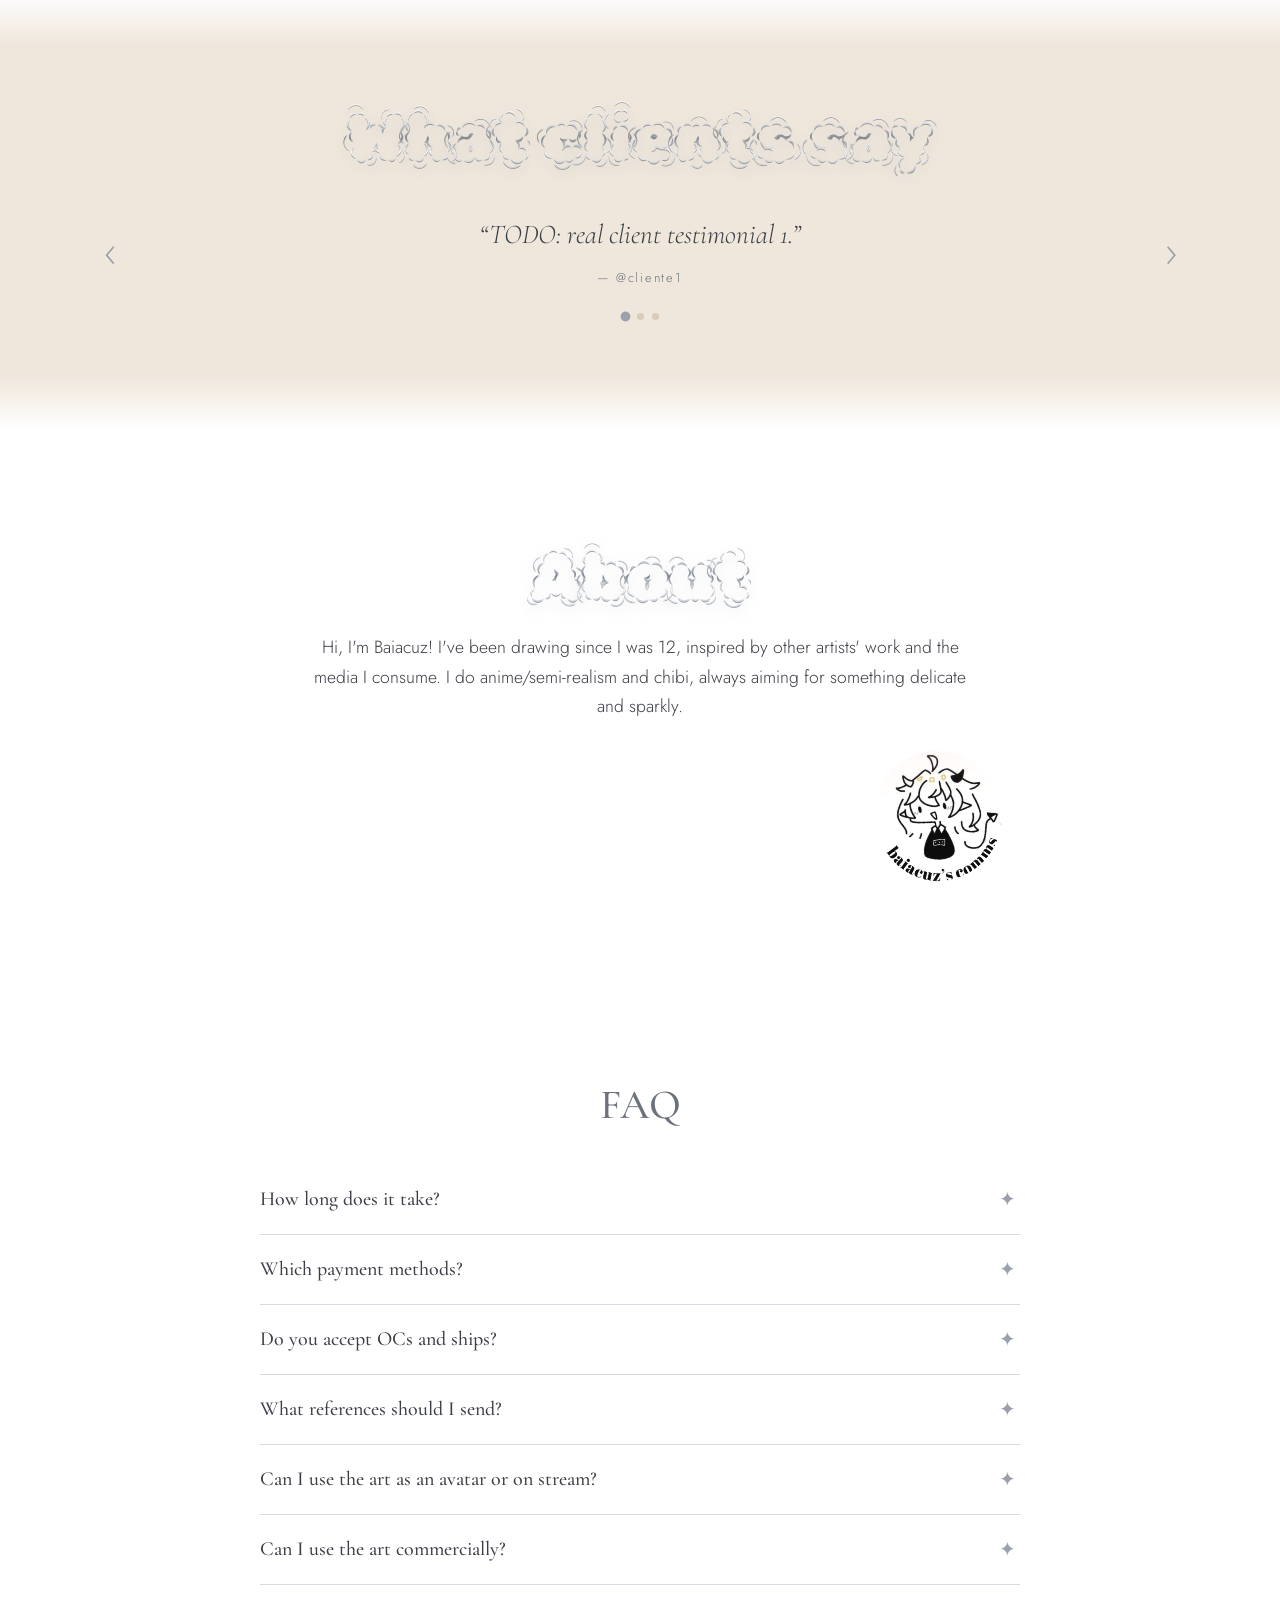
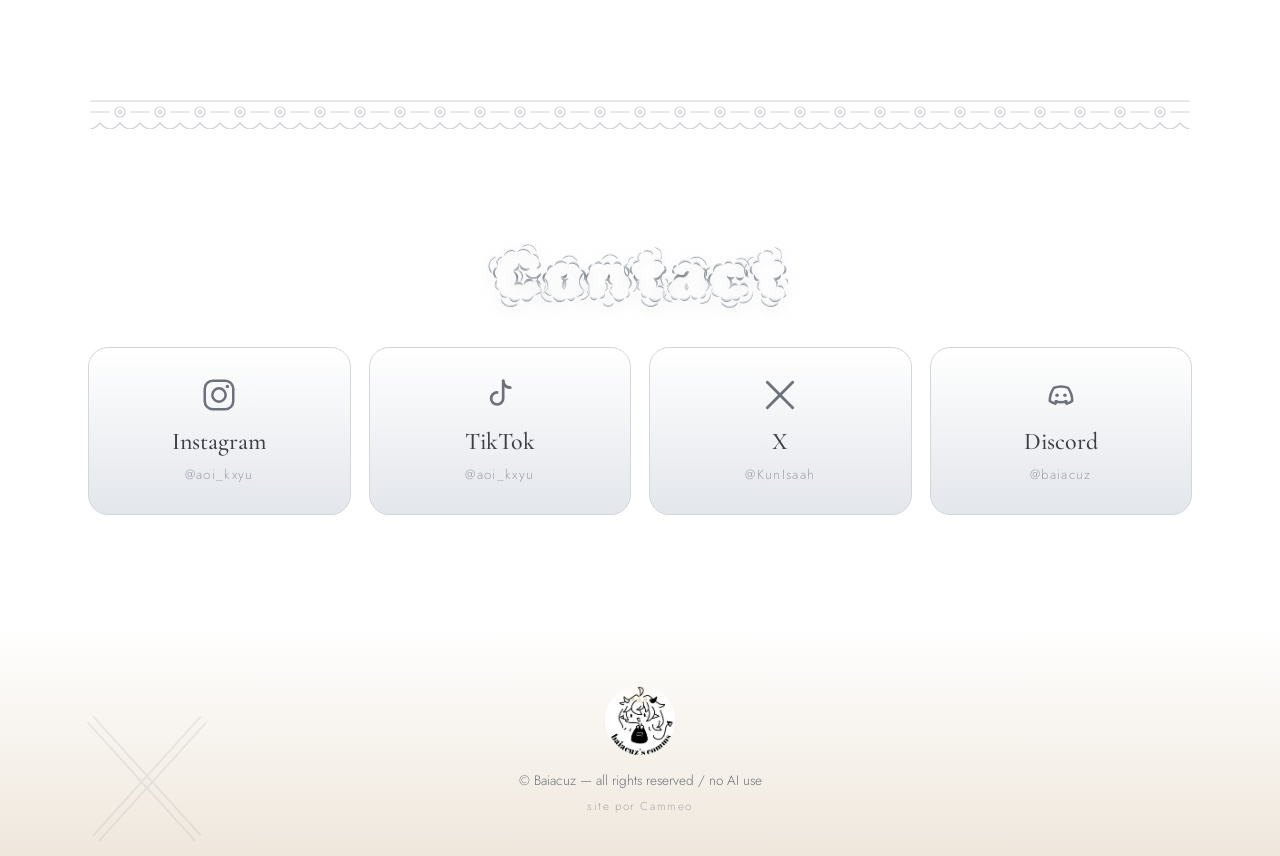
==== commit 51cf1cf2: "Prepara para GitHub Pages: 404 com base dinâmica, URLs absolutas do OG, .nojekyll Co-Authored-By: Cl" ====
--- a/index.html
+++ b/index.html
@@ -12,10 +12,12 @@
 <meta property="og:type" content="website">
 <meta property="og:title" content="Baiacuz ✦ Commissions">
 <meta property="og:description" content="Ilustrações anime/semirrealismo e chibi · Anime/semi-realism & chibi illustrations">
-<meta property="og:image" content="img/og.jpg">
+<meta property="og:image" content="https://cammeo-eng.github.io/baiacuz-scomms/img/og.jpg">
+<meta property="og:url" content="https://cammeo-eng.github.io/baiacuz-scomms/">
 <meta property="og:locale" content="pt_BR">
 <meta property="og:locale:alternate" content="en_US">
 <meta name="twitter:card" content="summary_large_image">
+<meta name="twitter:image" content="https://cammeo-eng.github.io/baiacuz-scomms/img/og.jpg">
 
 <link rel="icon" href="img/favicon-64.png" type="image/png">
 <link rel="icon" href="img/favicon.svg" type="image/svg+xml">
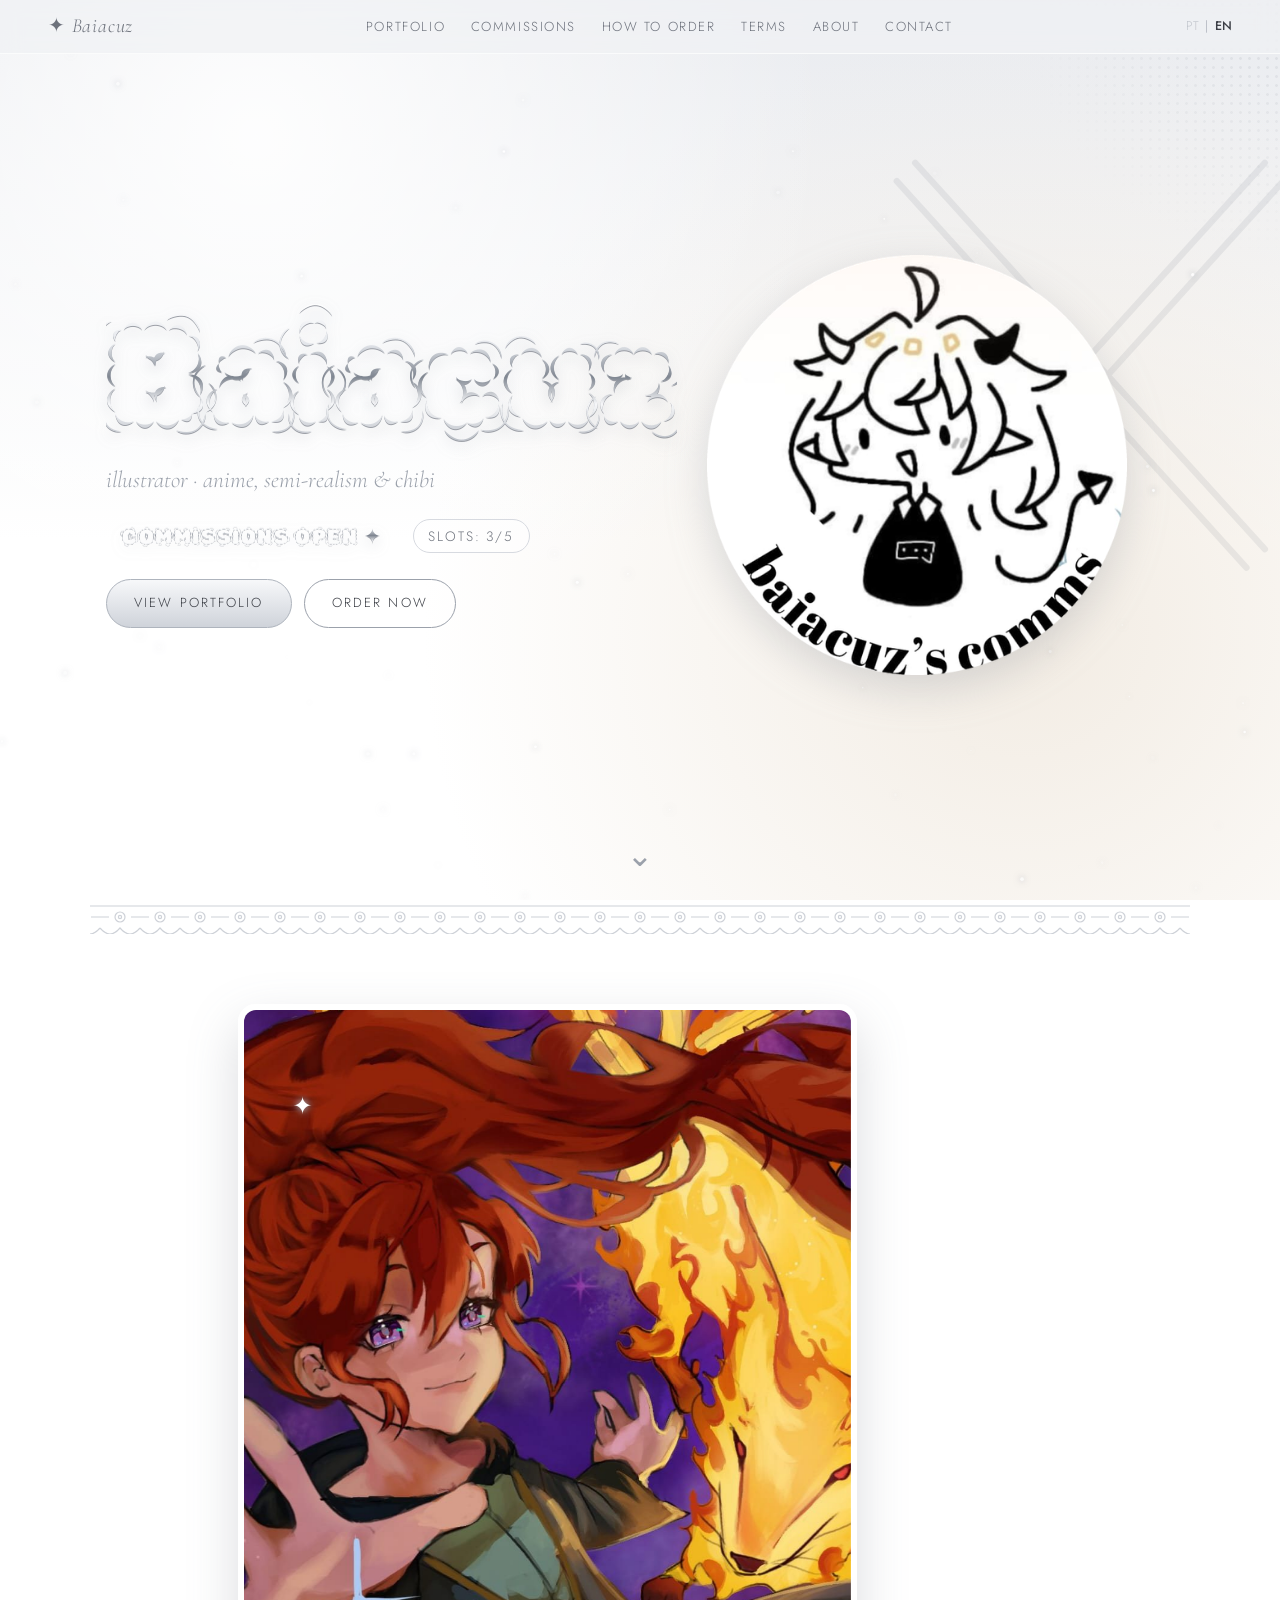
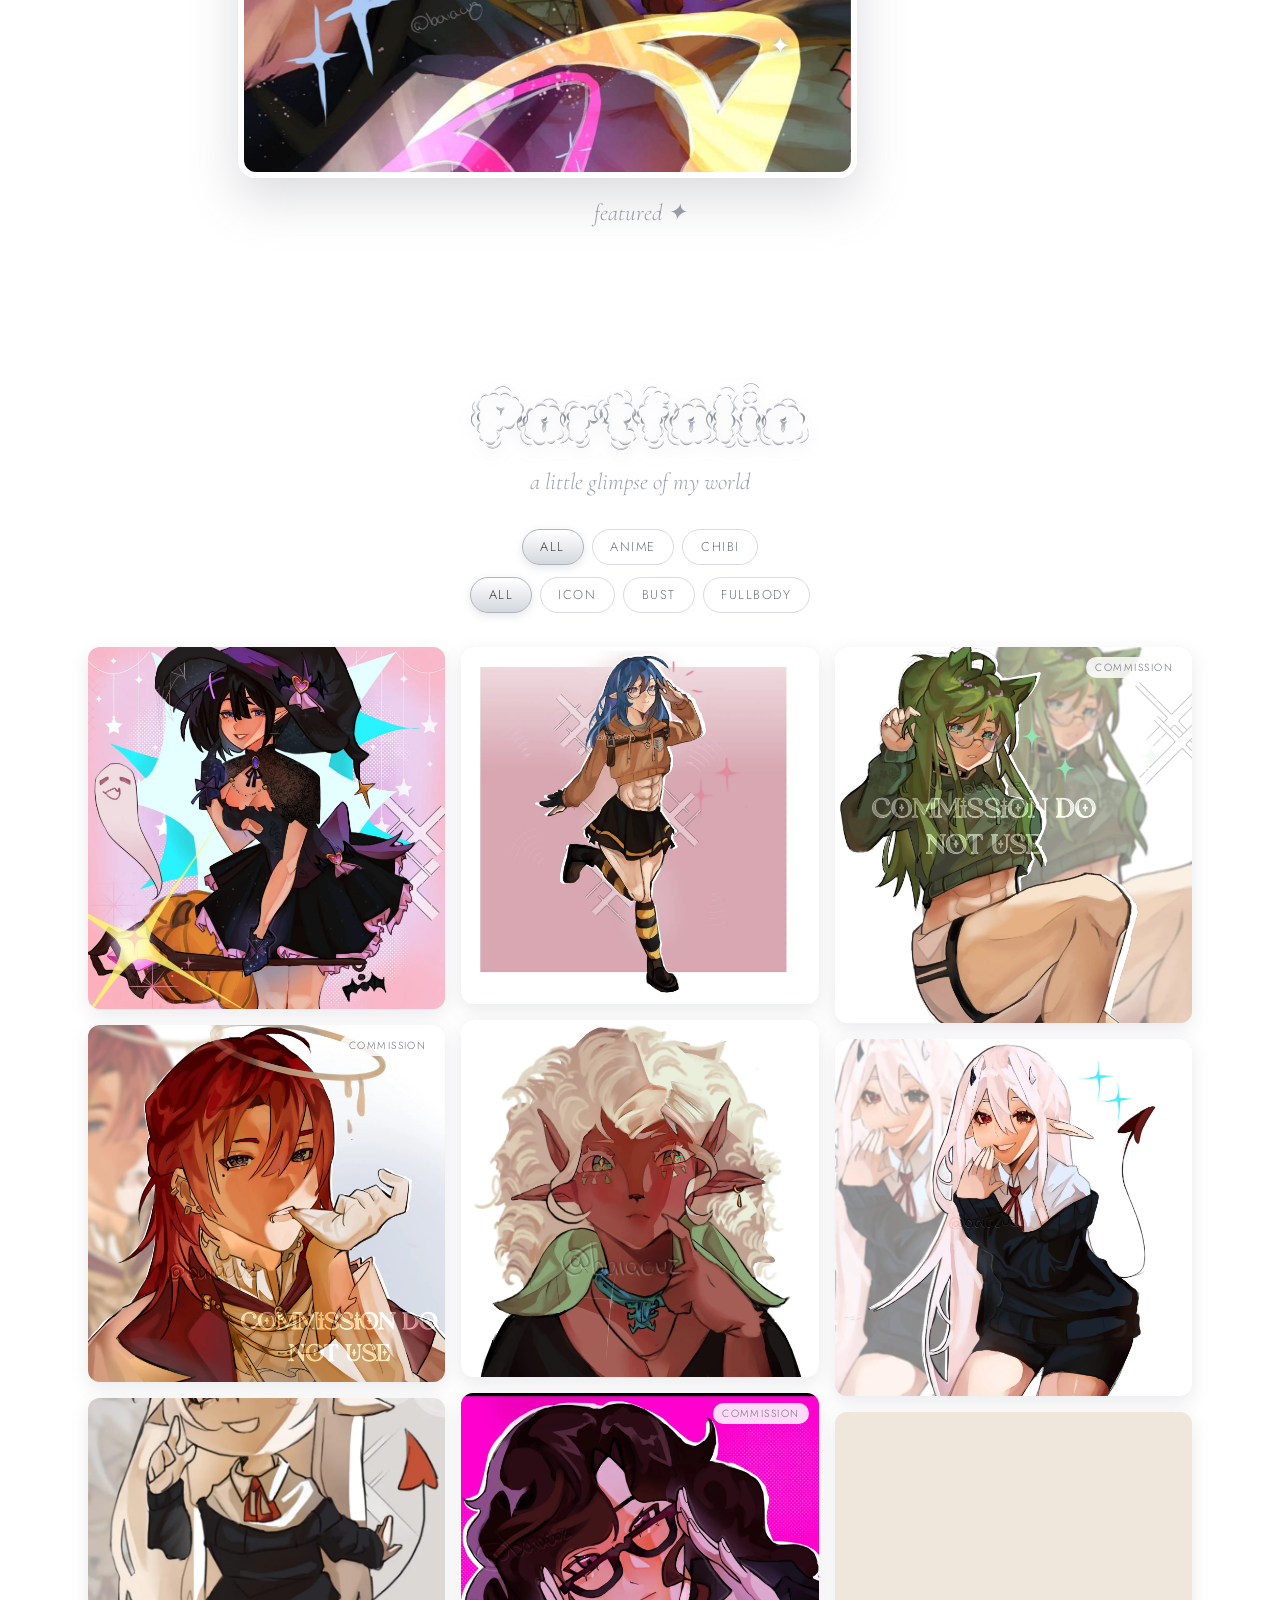
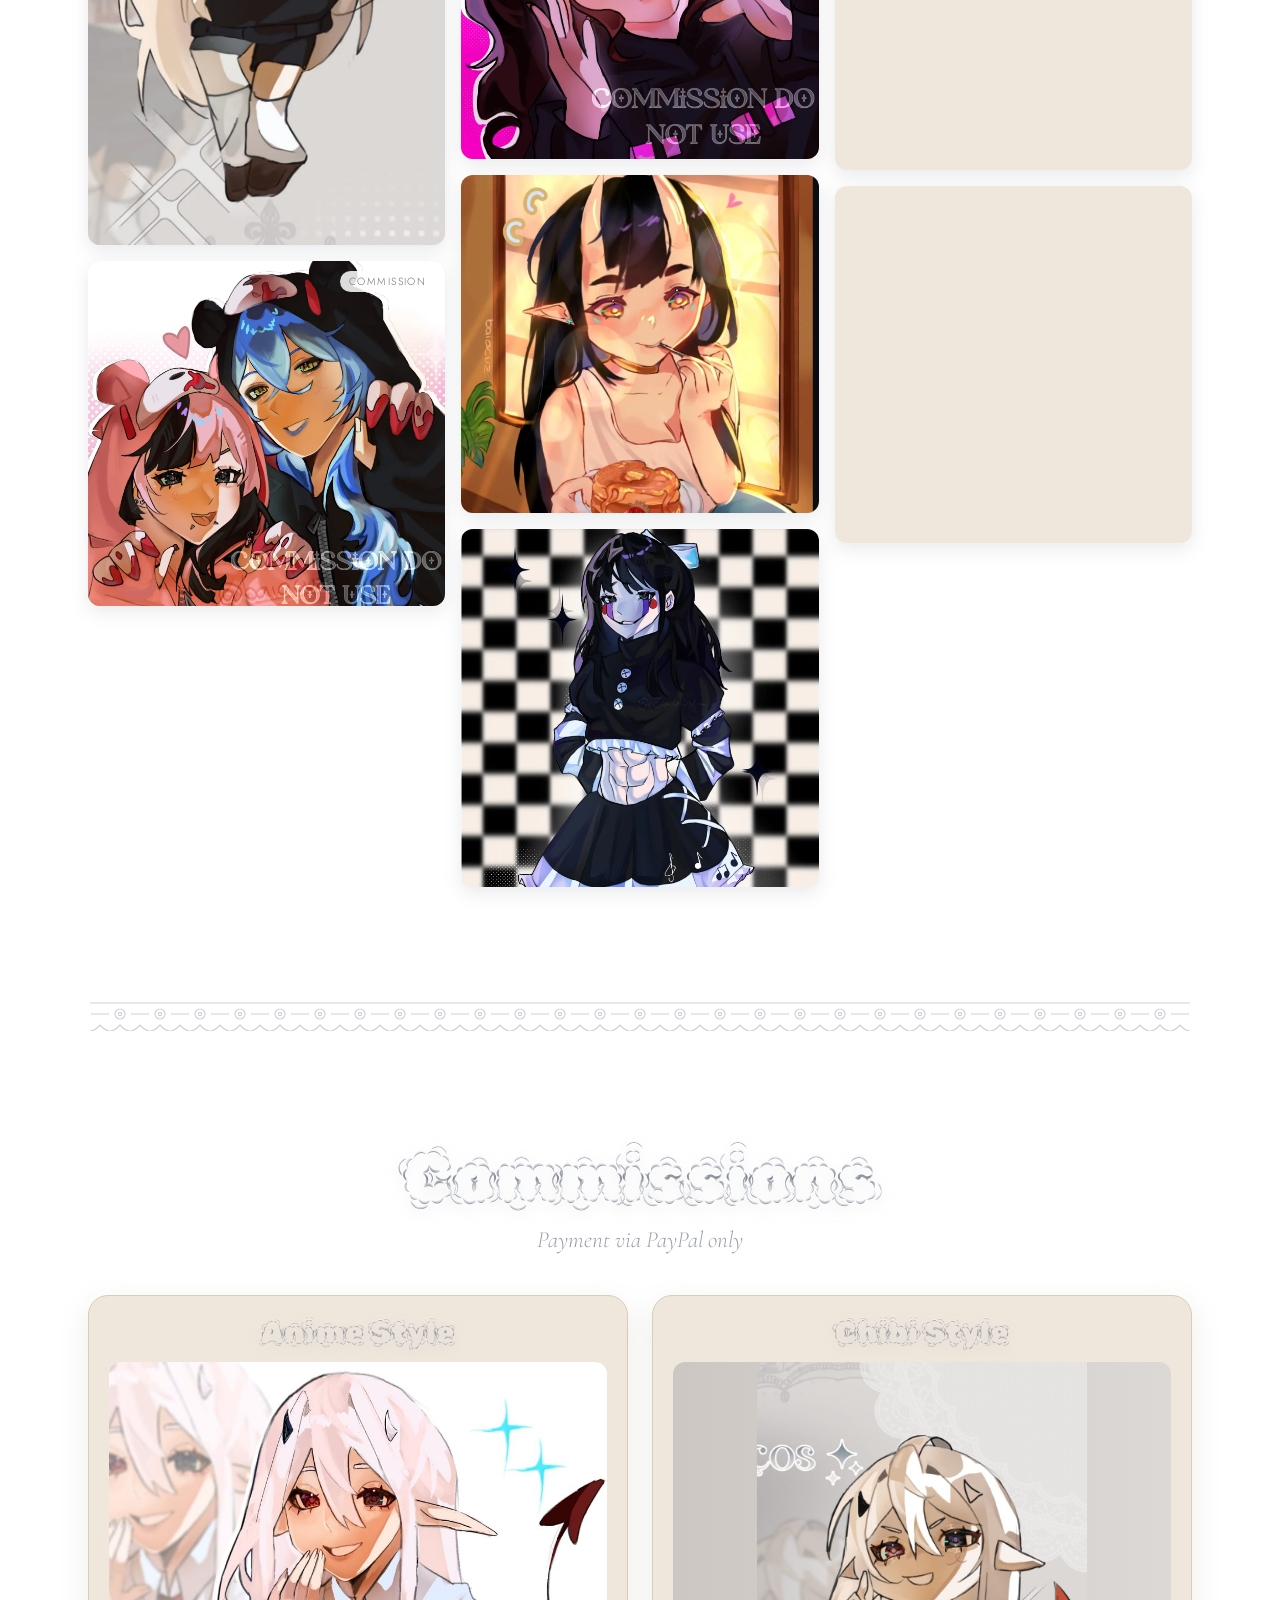
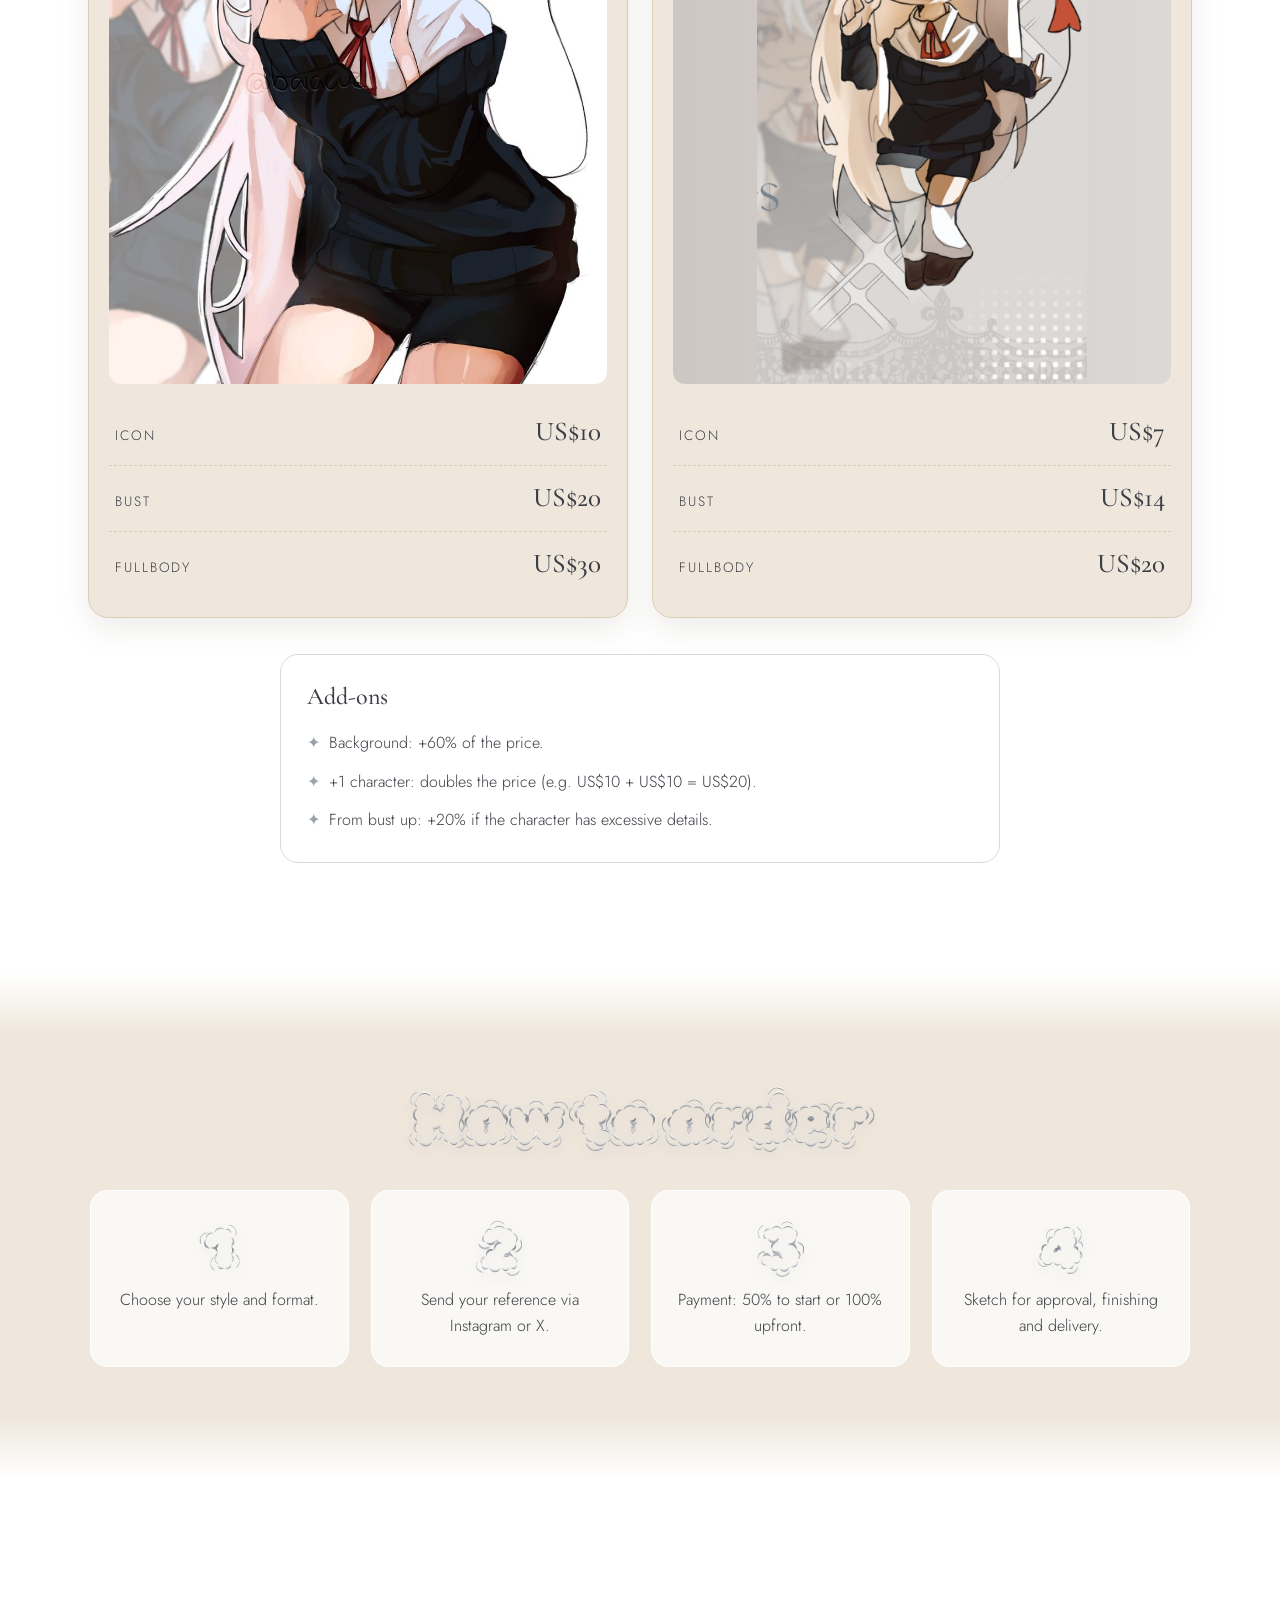
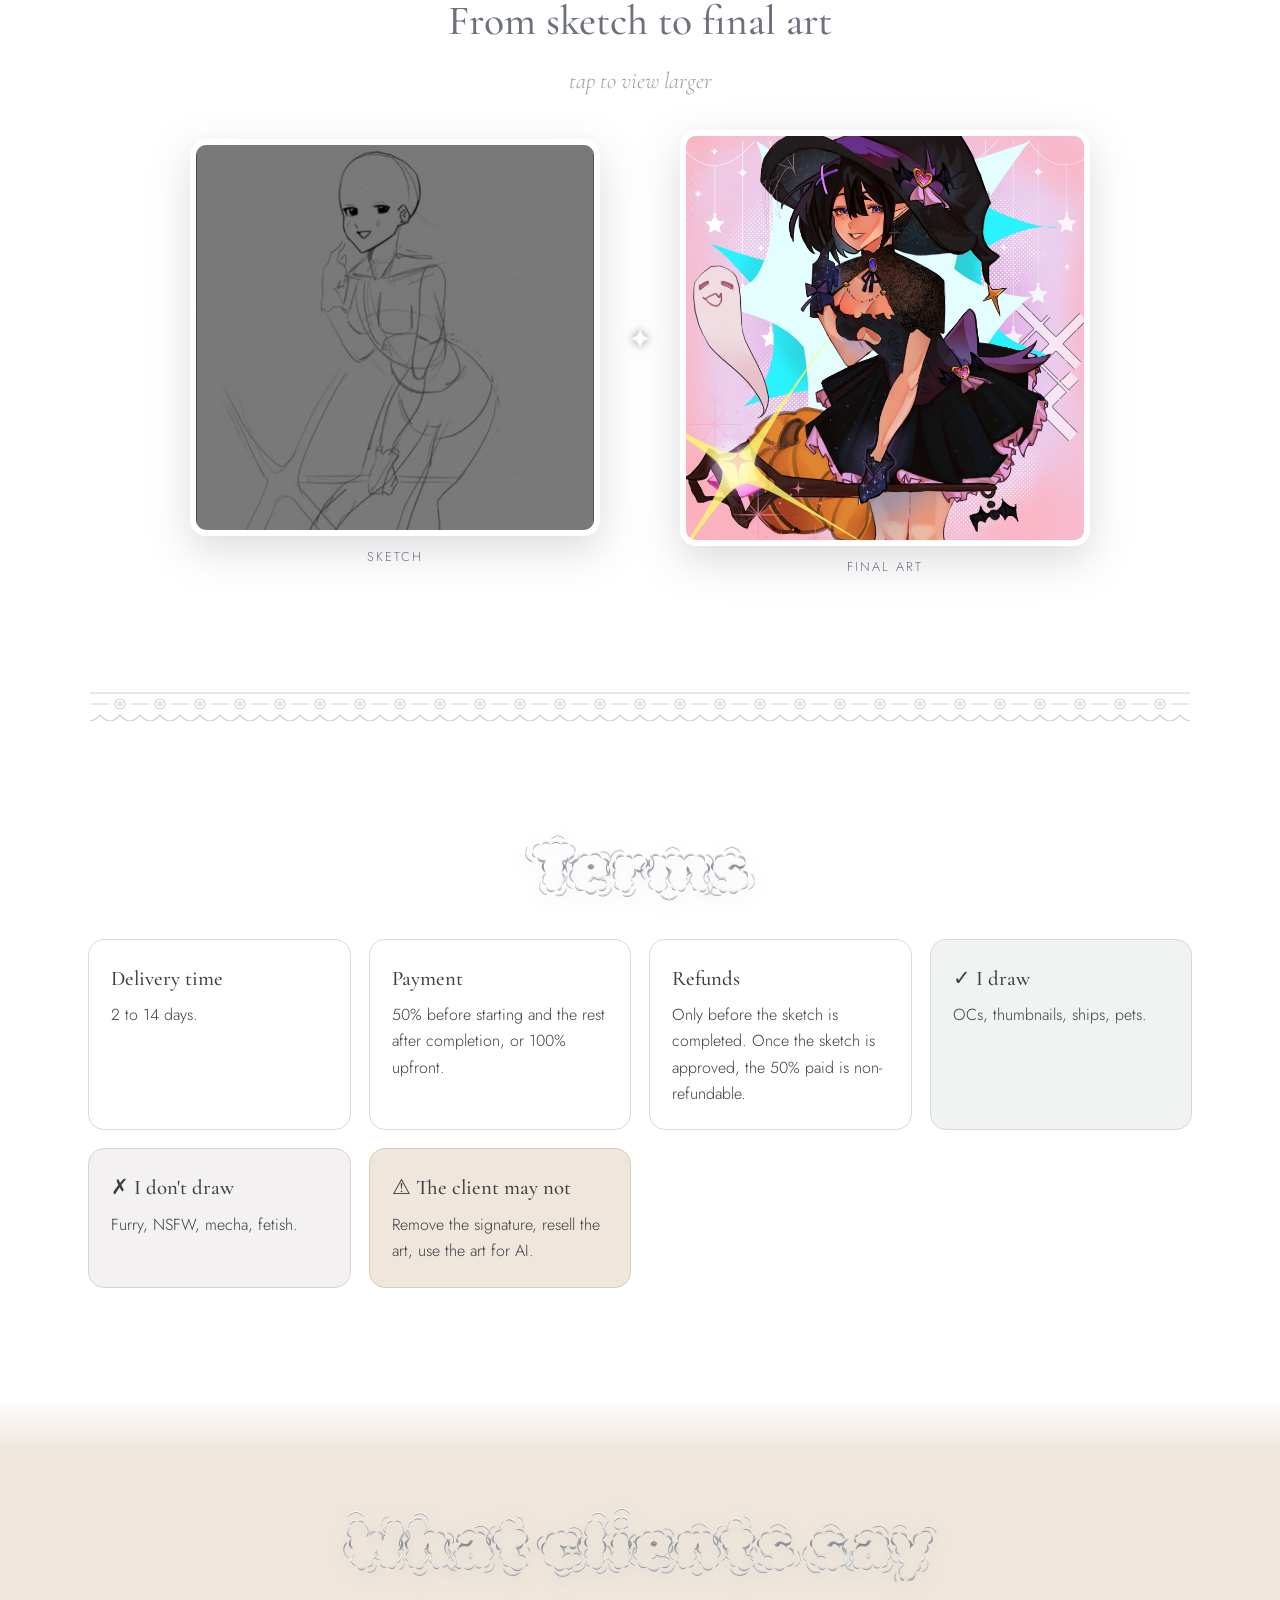
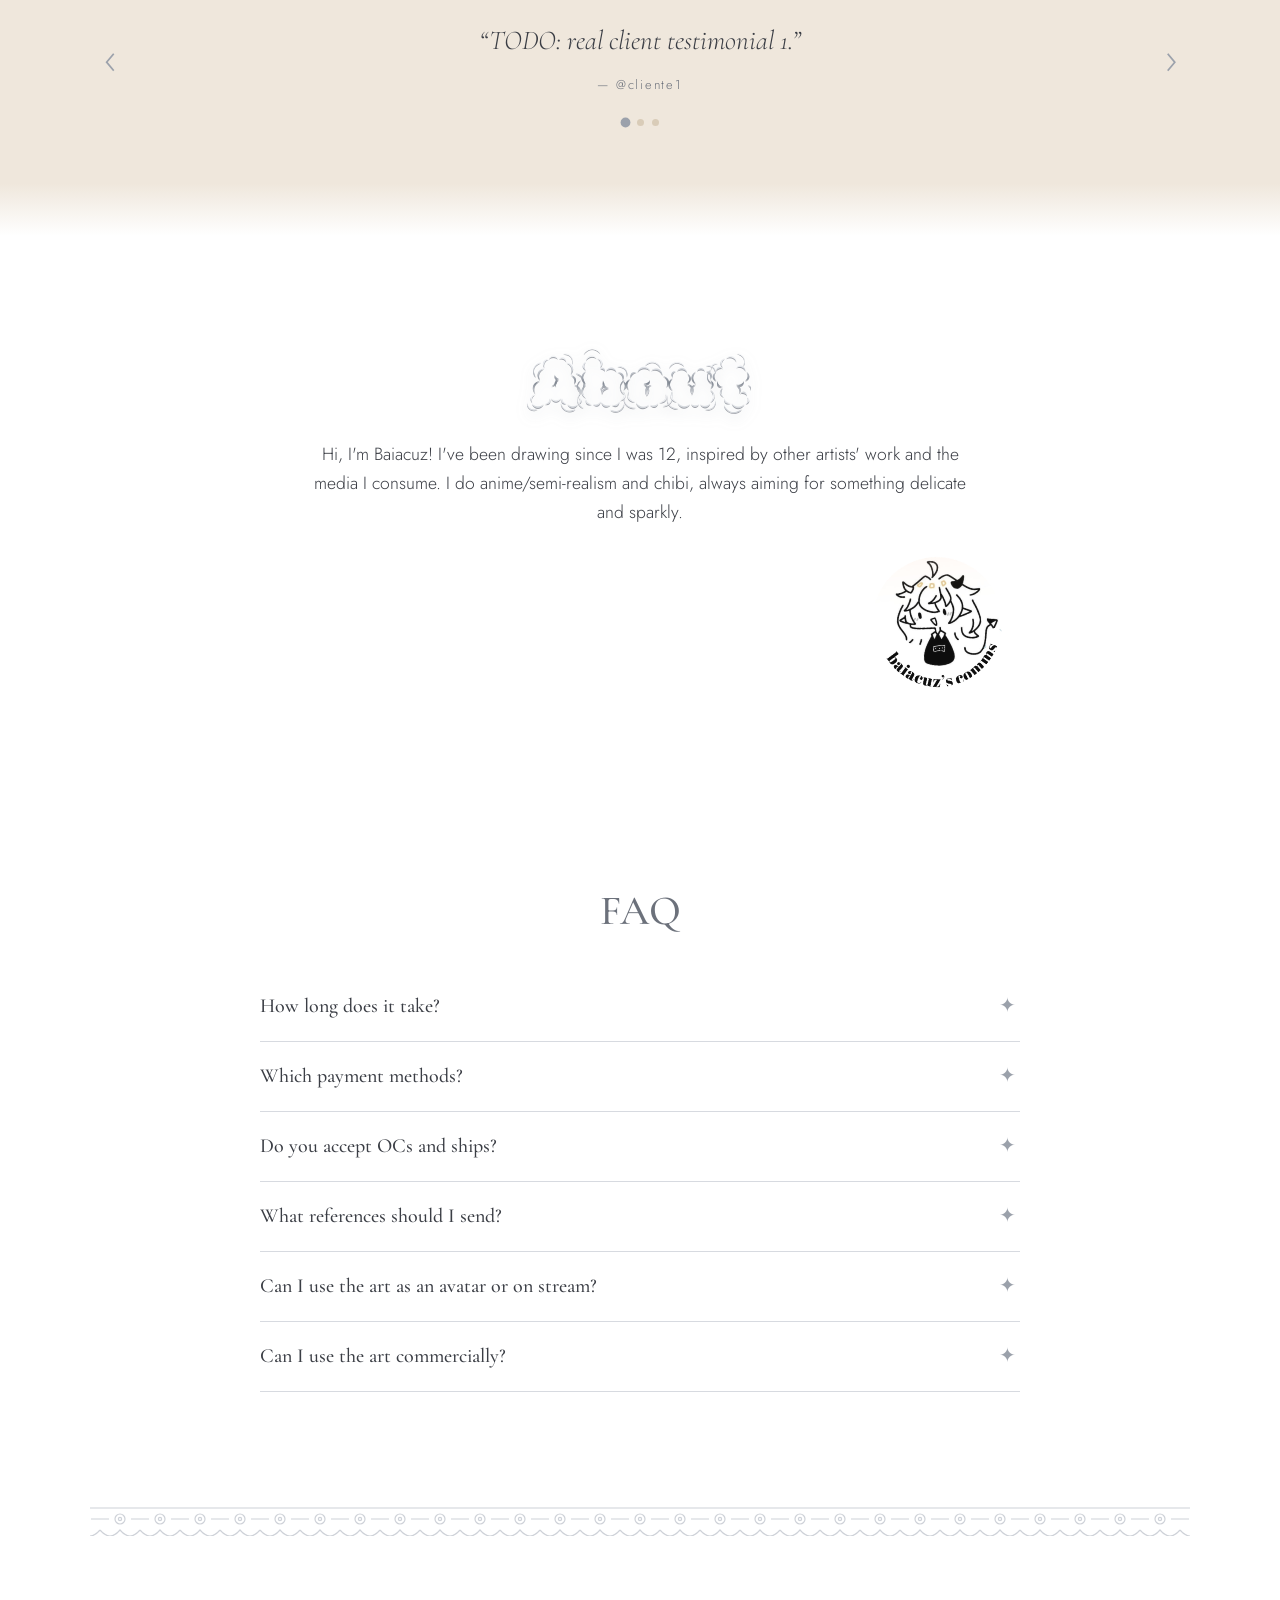
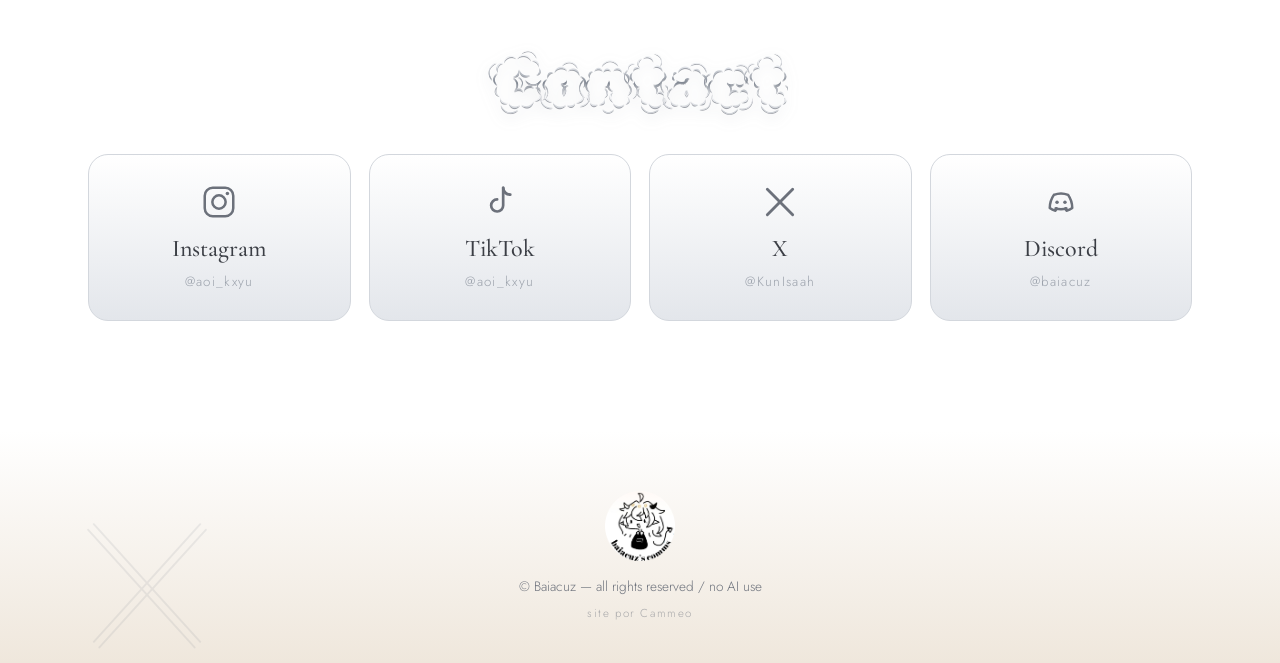
==== commit dcf72726: "Processo em dois cards lado a lado com lightbox; exemplo chibi centralizado inteiro; exemplo anime s" ====
--- a/index.html
+++ b/index.html
@@ -140,13 +140,16 @@
 <section id="processo" class="section">
   <h3 class="sec-title reveal" data-i18n="process_title"></h3>
   <p class="subtitle center reveal" data-i18n="process_sub"></p>
-  <!-- TODO: adicionar img/processo-esboco.jpg e img/processo-final.jpg -->
-  <div class="compare reveal" id="compare">
-    <img src="img/processo-final.jpg" data-fallback="img/placeholder-2.svg" alt="Arte final" loading="lazy">
-    <div class="compare-top" id="compareTop"><img src="img/processo-esboco.jpg" data-fallback="img/placeholder-6.svg" alt="Esboço" loading="lazy"></div>
-    <span class="tag tag-l" data-i18n="sketch"></span><span class="tag tag-r" data-i18n="final"></span>
-    <div class="compare-handle" id="compareHandle"><i>✦</i></div>
-    <input type="range" min="0" max="100" value="50" id="compareRange" aria-label="Esboço / final">
+  <div class="process">
+    <button type="button" class="proc-card reveal" data-proc="0" aria-label="Esboço / Sketch">
+      <span class="proc-img"><img src="img/processo-esboco.jpg" data-fallback="img/placeholder-6.svg" alt="" loading="lazy"></span>
+      <span class="proc-cap" data-i18n="sketch"></span>
+    </button>
+    <div class="proc-link" aria-hidden="true"><span>✦</span></div>
+    <button type="button" class="proc-card reveal" data-proc="1" aria-label="Arte final / Final art">
+      <span class="proc-img"><img src="img/processo-final.jpg" data-fallback="img/placeholder-2.svg" alt="" loading="lazy"></span>
+      <span class="proc-cap" data-i18n="final_art"></span>
+    </button>
   </div>
 </section>
 
--- a/style.css
+++ b/style.css
@@ -169,7 +169,7 @@
 .lightbox img{max-width:92vw;max-height:76vh;object-fit:contain;border-radius:8px;box-shadow:0 20px 60px rgba(100,106,118,.35)}
 .lightbox figcaption{display:flex;flex-wrap:wrap;gap:12px;align-items:center;justify-content:center;font-size:.85rem;letter-spacing:.14em;text-transform:uppercase;color:var(--ink-soft)}
 .badge{padding:2px 10px;border-radius:99px;background:var(--beige);border:1px solid var(--beige-d);font-size:.7rem}
-.badge[hidden]{display:none}
+.badge[hidden],.lightbox .btn[hidden]{display:none}
 .lightbox .btn{padding:.55rem 1.3rem}
 .lb-close{position:absolute;top:14px;right:18px;font-size:1.6rem;color:var(--ink-soft);width:44px;height:44px}
 .lb-nav{position:absolute;top:50%;transform:translateY(-50%);font-size:3rem;color:var(--silver);width:56px;height:80px;transition:color .3s}
@@ -185,6 +185,8 @@
 .price-card h3{font-family:var(--font-display);font-weight:400;font-size:1.9rem;text-align:center;margin-bottom:12px}
 .price-art{border-radius:12px;overflow:hidden;background:#fff;margin-bottom:16px;aspect-ratio:4/5}
 .price-art img{width:100%;height:100%;object-fit:cover}
+.price-card[data-style=chibi] .price-art{background:linear-gradient(90deg,#cdc7c4,#dcd8d5)}
+.price-card[data-style=chibi] .price-art img{object-fit:contain;object-position:center}
 .price-row{display:flex;justify-content:space-between;align-items:baseline;padding:10px 6px;border-bottom:1px dashed var(--beige-d);transition:background .5s,transform .5s}
 .price-row:last-child{border:0}
 .price-row span{font-size:.85rem;letter-spacing:.14em;text-transform:uppercase}
@@ -201,15 +203,21 @@
 .steps li{background:rgba(255,255,255,.7);border-radius:18px;padding:26px 22px;text-align:center;border:1px solid rgba(255,255,255,.9)}
 .num{display:block;font-size:3.6rem;margin-bottom:6px}
 
-/* ===== Comparativo ===== */
-.compare{position:relative;max-width:640px;margin:30px auto 0;border-radius:16px;overflow:hidden;border:6px solid #fff;box-shadow:0 14px 40px rgba(110,116,128,.25);user-select:none;aspect-ratio:1/1}
-.compare>img,.compare-top img{width:100%;height:100%;object-fit:cover;position:absolute;inset:0}
-.compare-top{position:absolute;inset:0;clip-path:inset(0 50% 0 0)}
-.compare-handle{position:absolute;top:0;bottom:0;left:50%;width:2px;background:#fff;box-shadow:0 0 10px rgba(120,126,138,.6);pointer-events:none}
-.compare-handle i{position:absolute;top:50%;left:50%;transform:translate(-50%,-50%);width:38px;height:38px;border-radius:50%;background:#fff;display:grid;place-items:center;font-style:normal;color:var(--silver);box-shadow:0 2px 10px rgba(100,106,118,.4)}
-.compare input{position:absolute;inset:0;width:100%;height:100%;opacity:0;cursor:ew-resize;margin:0}
-.tag{position:absolute;bottom:10px;font-size:.7rem;letter-spacing:.14em;text-transform:uppercase;background:rgba(255,255,255,.8);padding:2px 10px;border-radius:99px;pointer-events:none}
-.tag-l{left:10px}.tag-r{right:10px}
+/* ===== Processo ===== */
+.process{display:flex;align-items:center;justify-content:center;gap:clamp(10px,3vw,28px);margin:30px auto 0;max-width:900px}
+.proc-card{flex:1 1 0;min-width:0;display:flex;flex-direction:column;gap:10px;align-items:center;cursor:zoom-in}
+.proc-img{display:block;width:100%;border-radius:16px;overflow:hidden;border:6px solid #fff;background:var(--beige);box-shadow:0 14px 40px rgba(110,116,128,.25);position:relative;transition:transform .6s var(--ease),box-shadow .6s}
+.proc-img img{width:100%;height:auto;display:block}
+.proc-img::after{content:"";position:absolute;inset:0;pointer-events:none;background:linear-gradient(115deg,transparent 35%,rgba(255,255,255,.5) 50%,transparent 65%);transform:translateX(-130%);transition:transform 1s var(--ease)}
+.proc-card:hover .proc-img{transform:translateY(-3px)}
+.proc-card:hover .proc-img::after{transform:translateX(130%)}
+.proc-cap{font-size:.8rem;letter-spacing:.16em;text-transform:uppercase;color:var(--ink-soft)}
+.proc-link{flex:0 0 auto;font-size:1.8rem;color:#fff;text-shadow:0 0 6px #aeb4bd,0 0 12px rgba(160,166,178,.7);animation:twinkle 3.6s ease-in-out infinite;margin-bottom:28px}
+@media(max-width:640px){
+  .process{flex-direction:column;gap:6px}
+  .proc-card{width:100%;max-width:420px}
+  .proc-link{margin:0;transform:rotate(90deg)}
+}
 
 /* ===== Termos ===== */
 .terms{display:grid;grid-template-columns:repeat(auto-fit,minmax(260px,1fr));gap:18px;margin-top:34px}
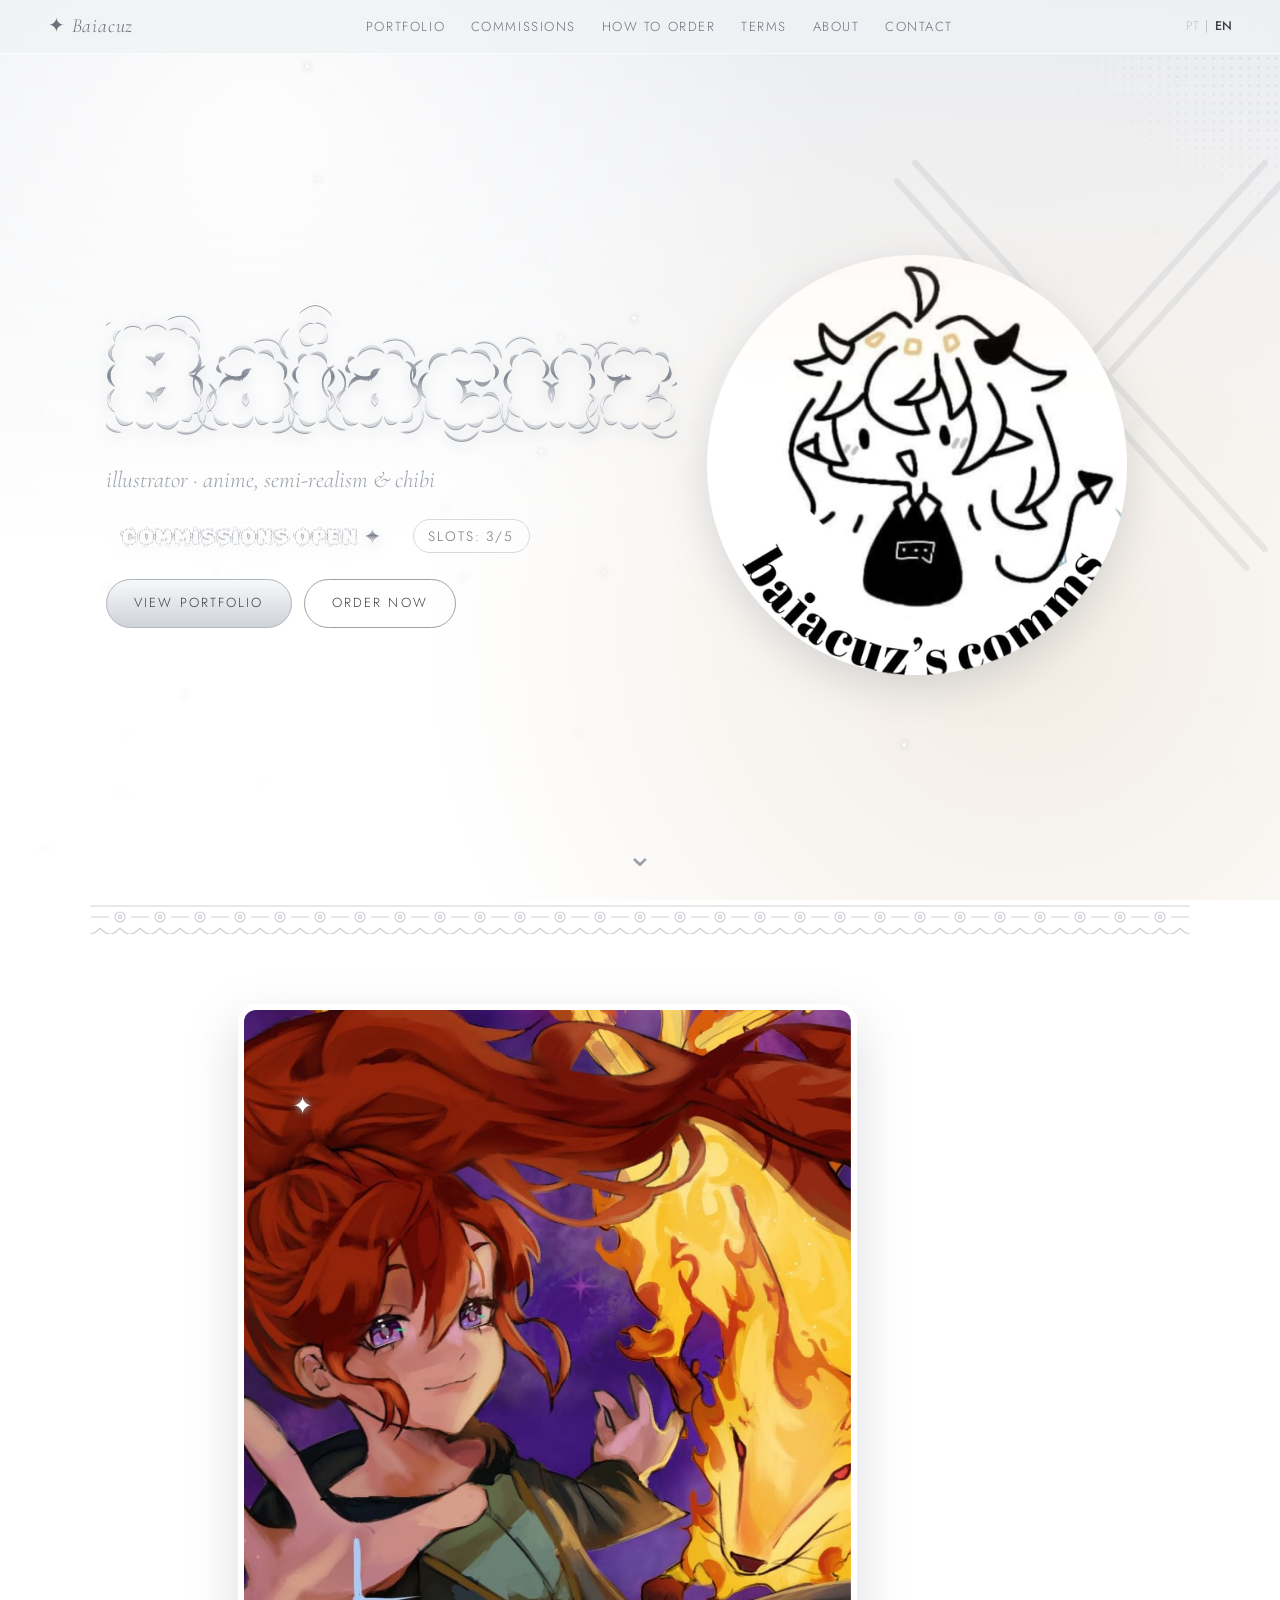
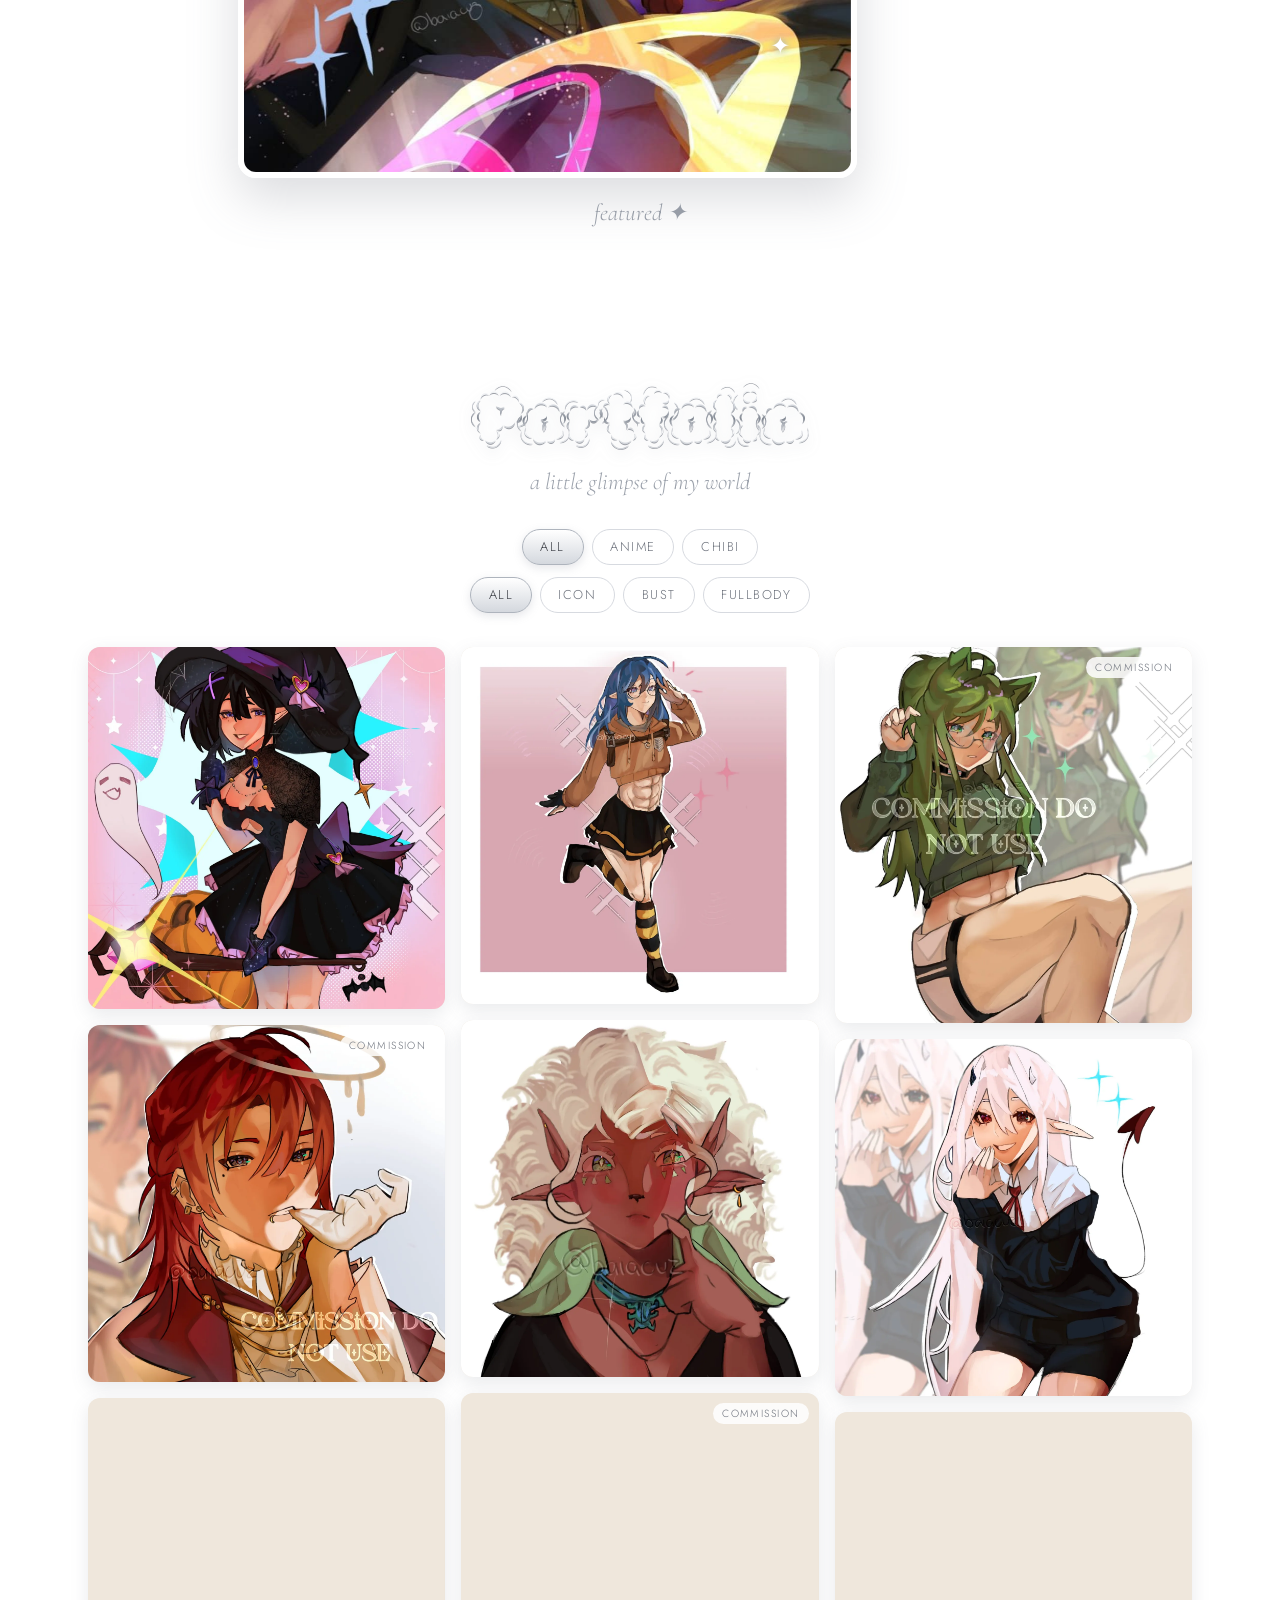
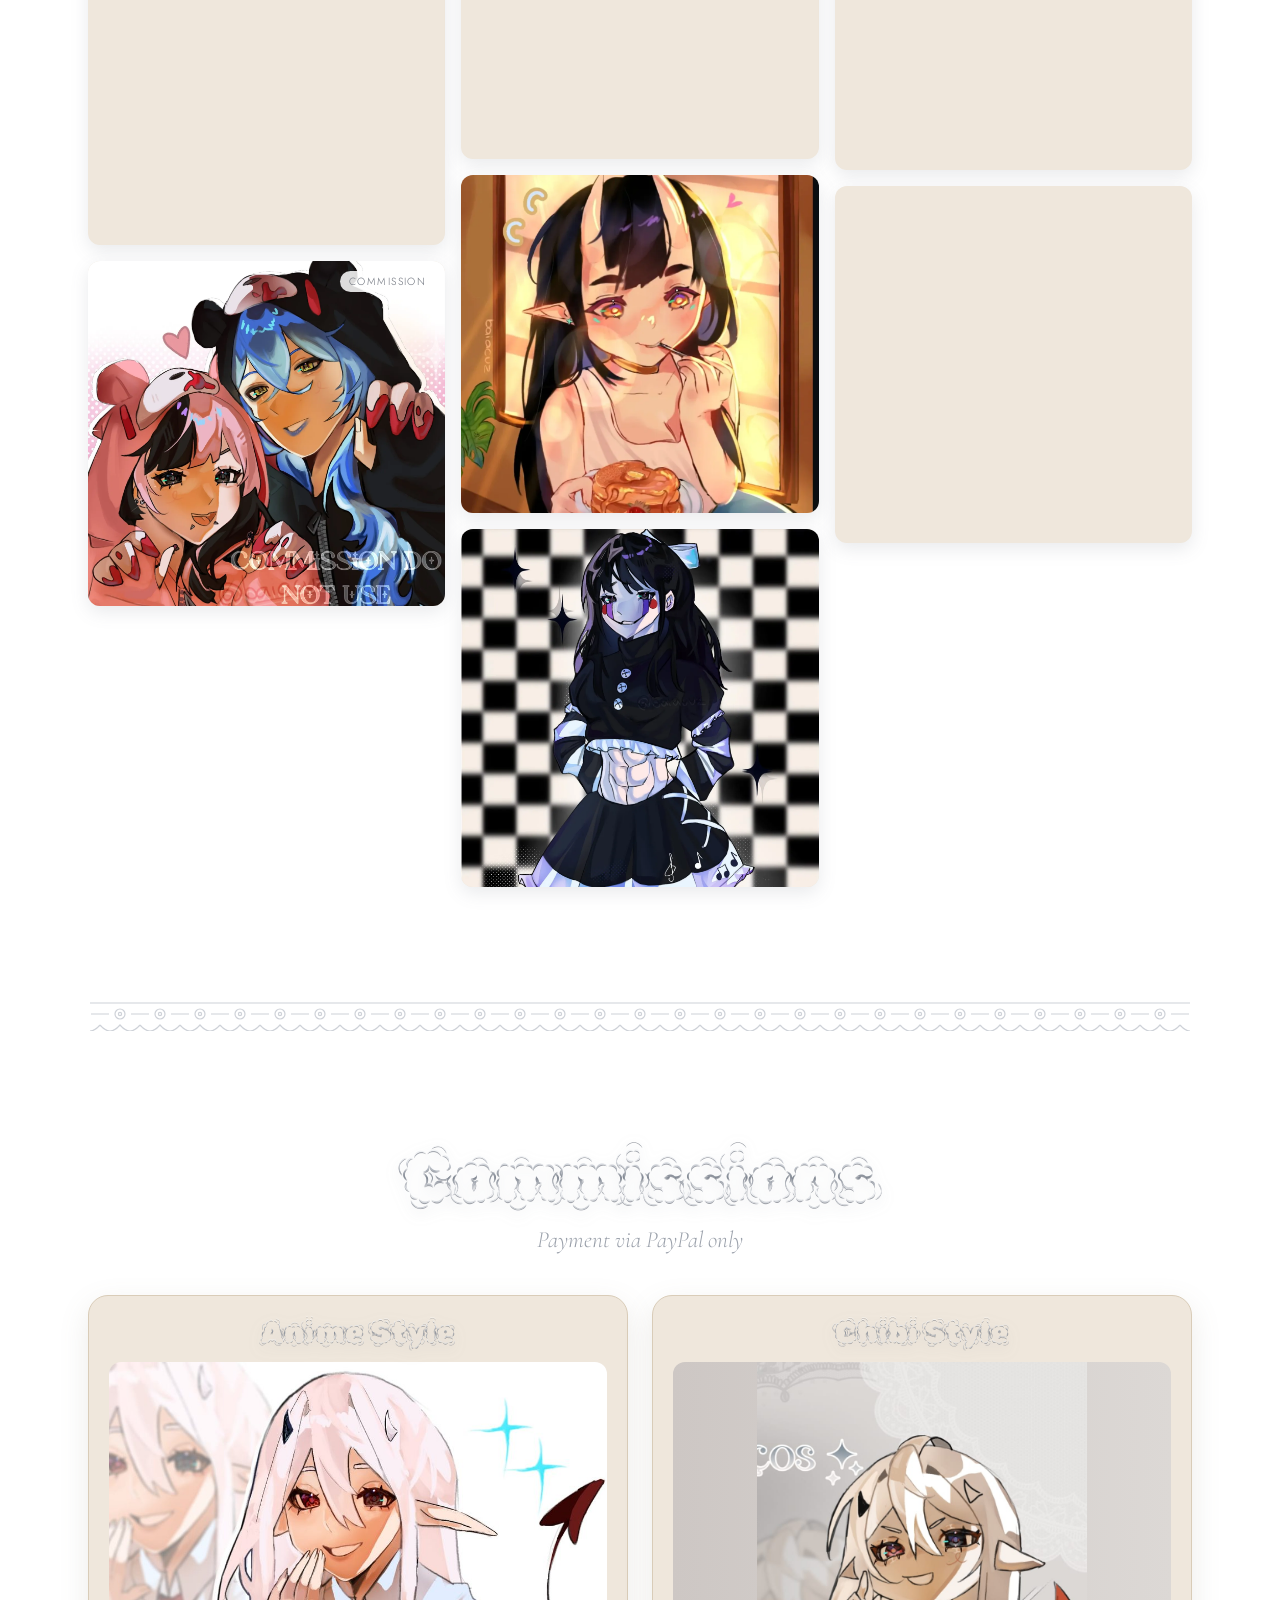
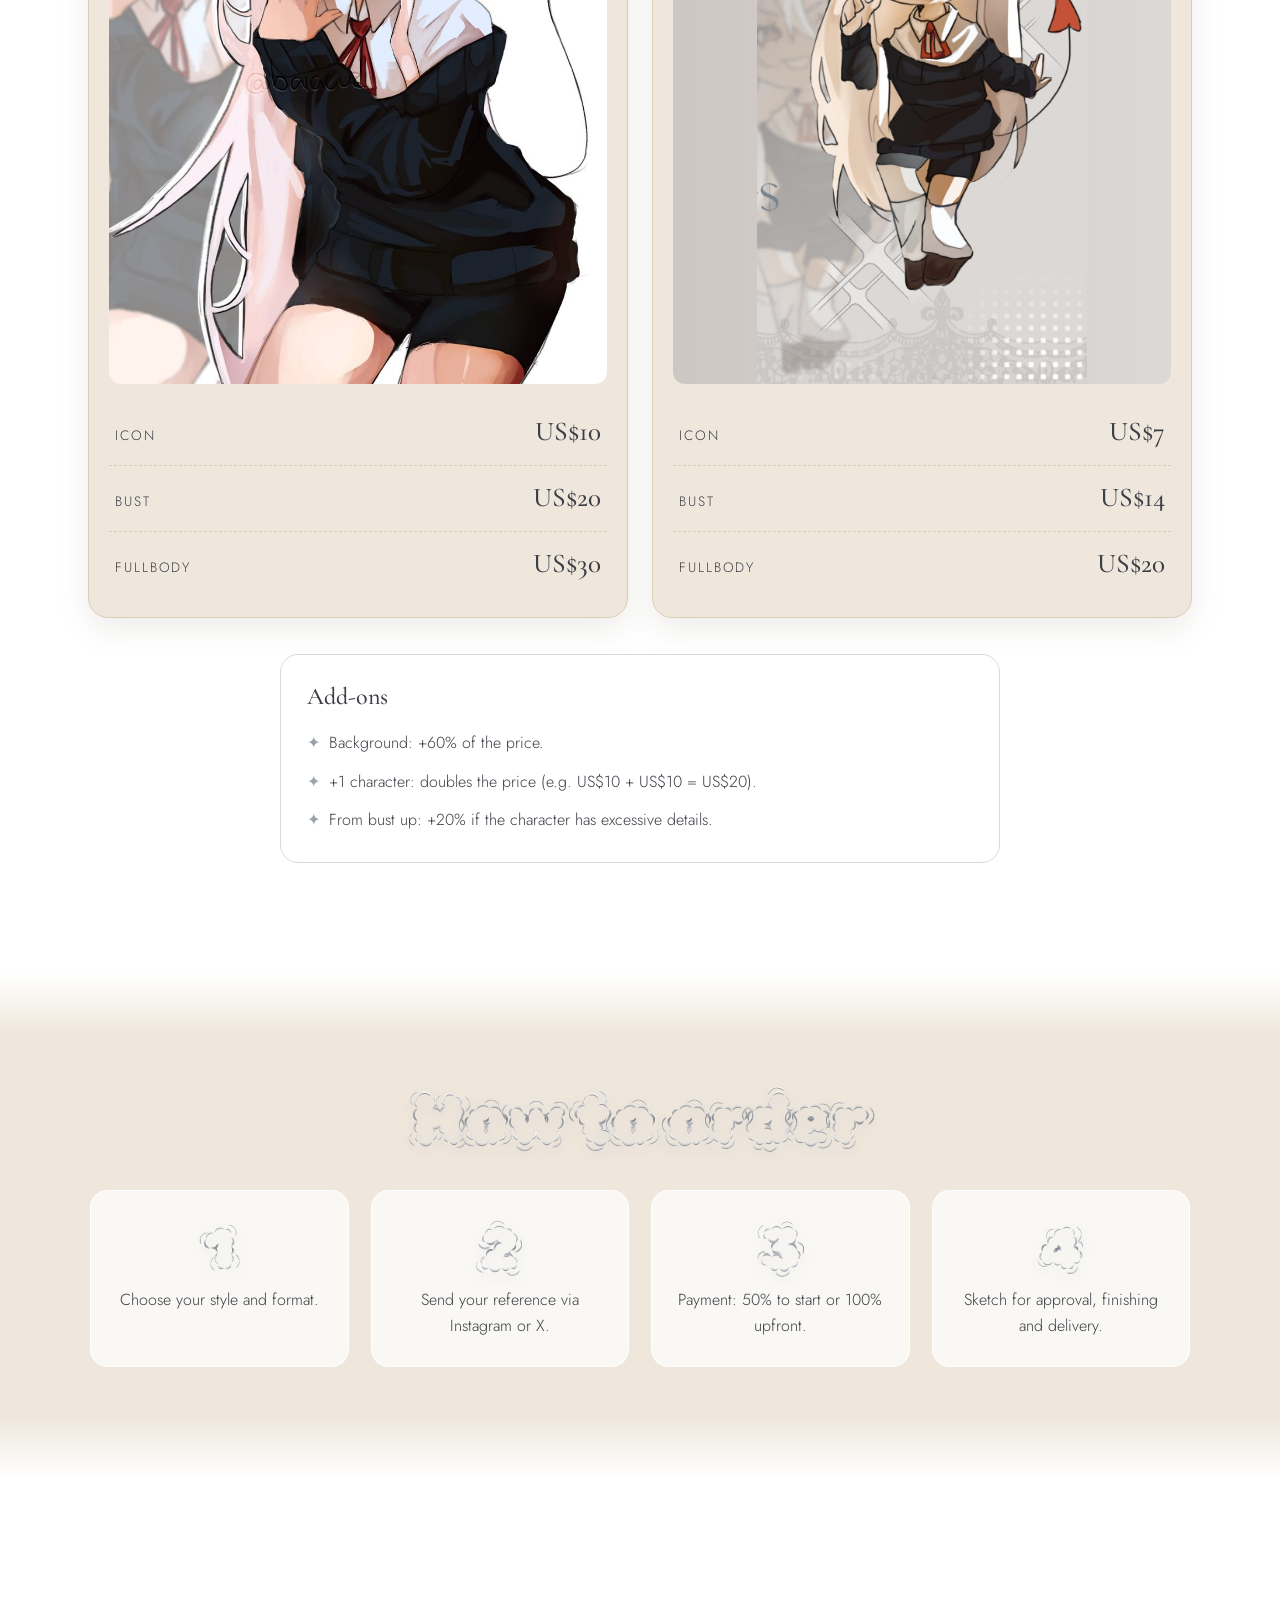
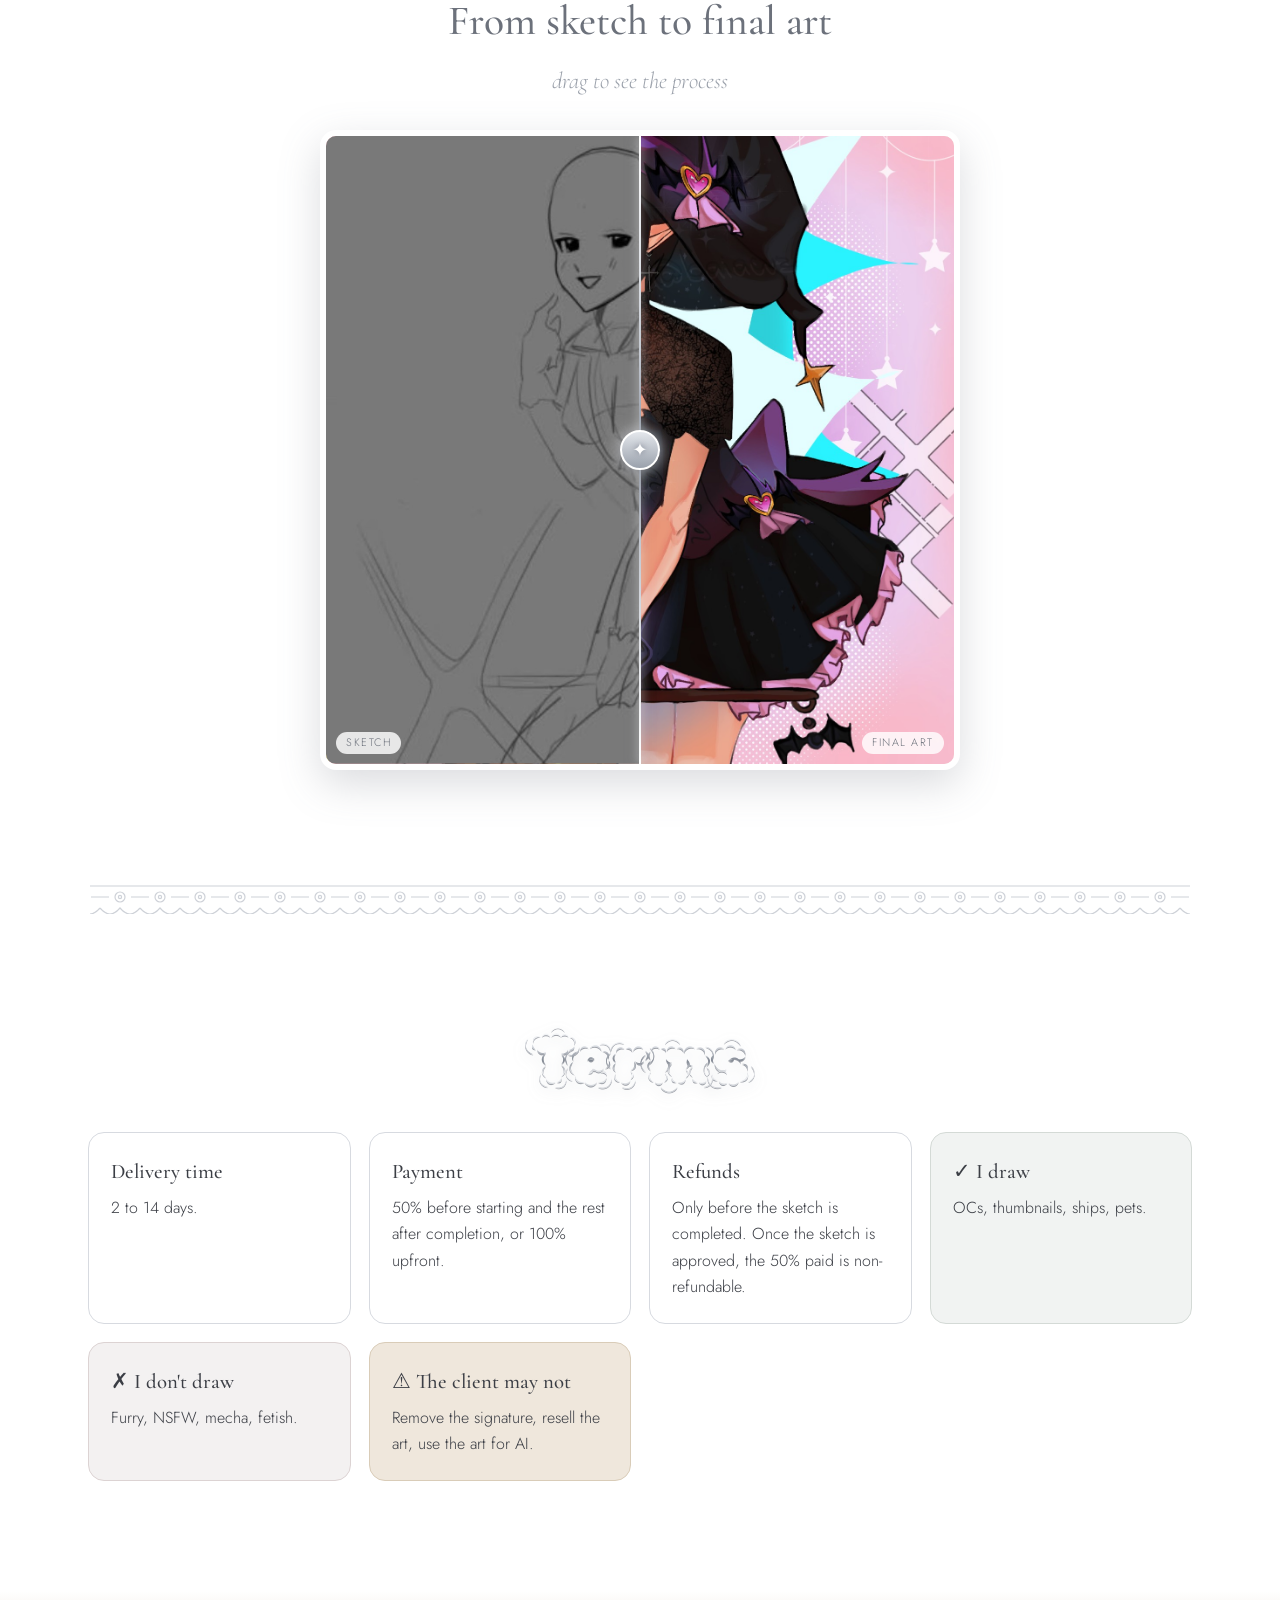
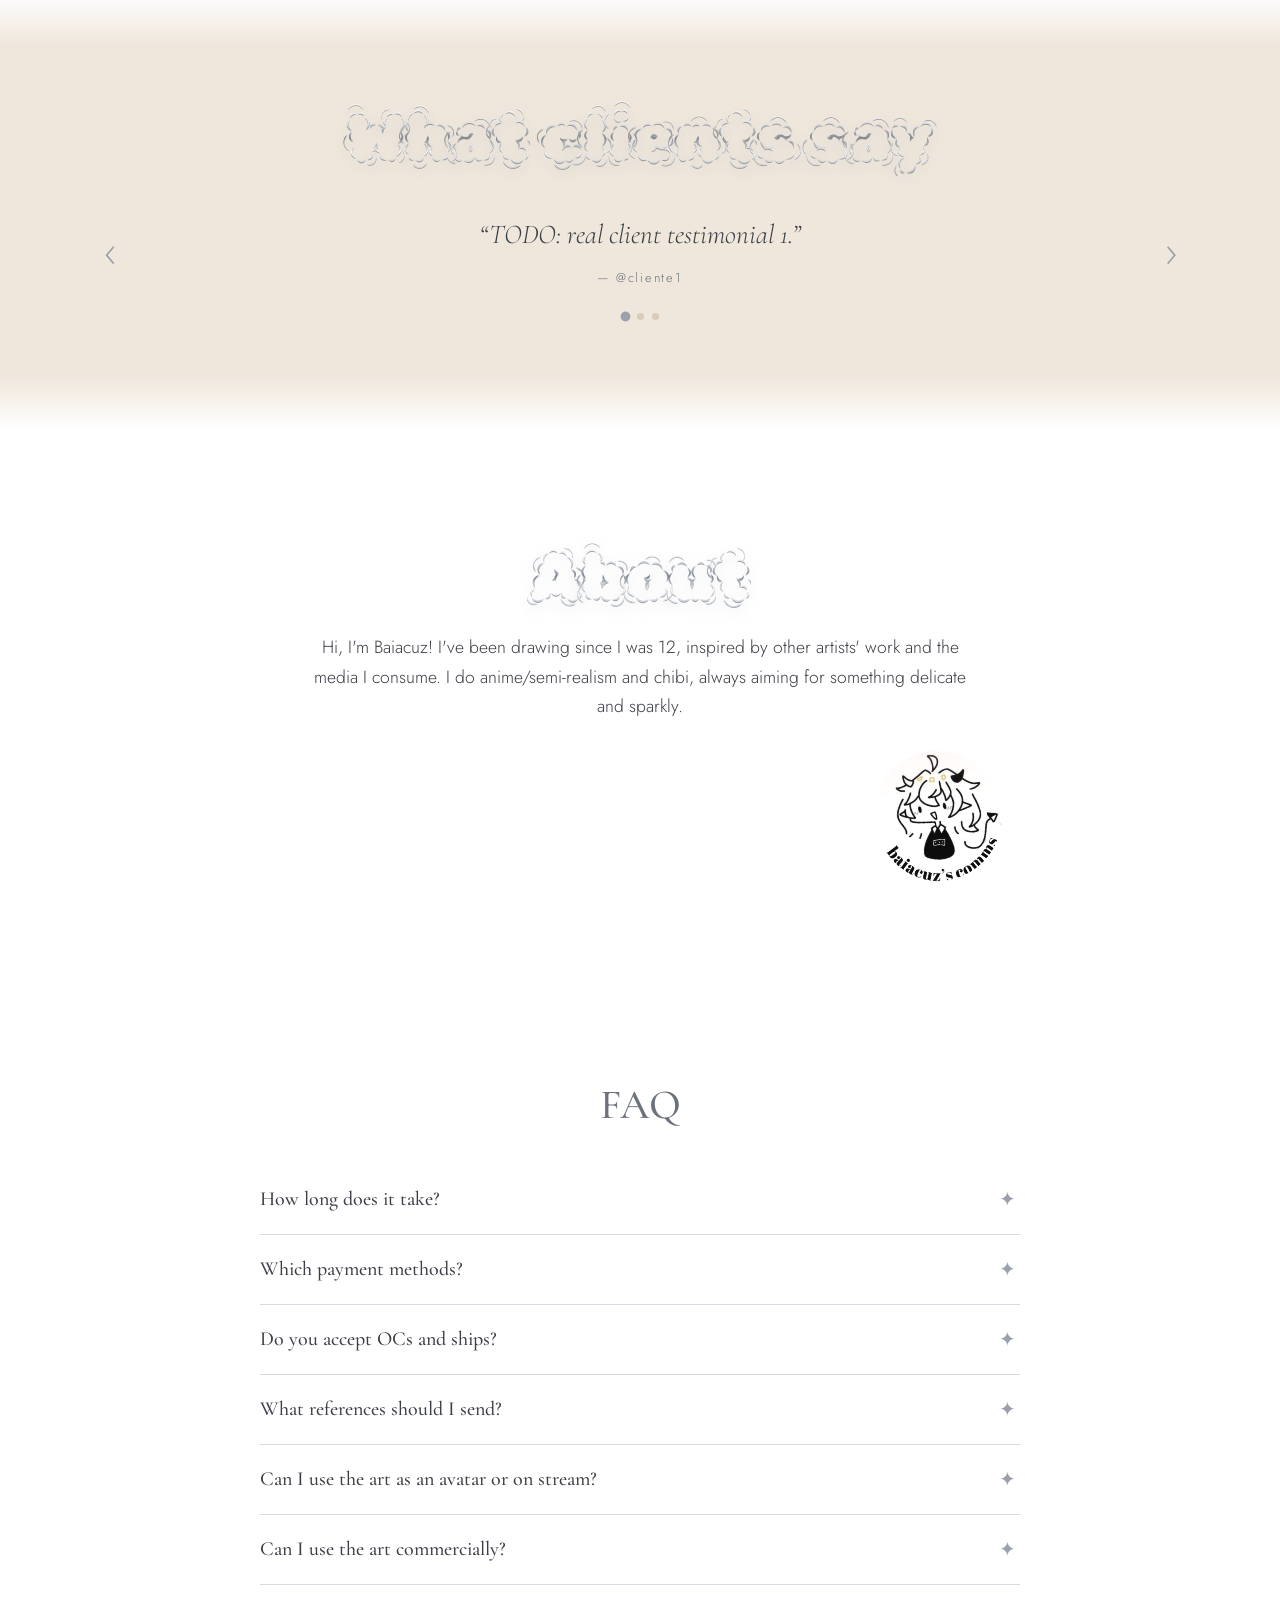
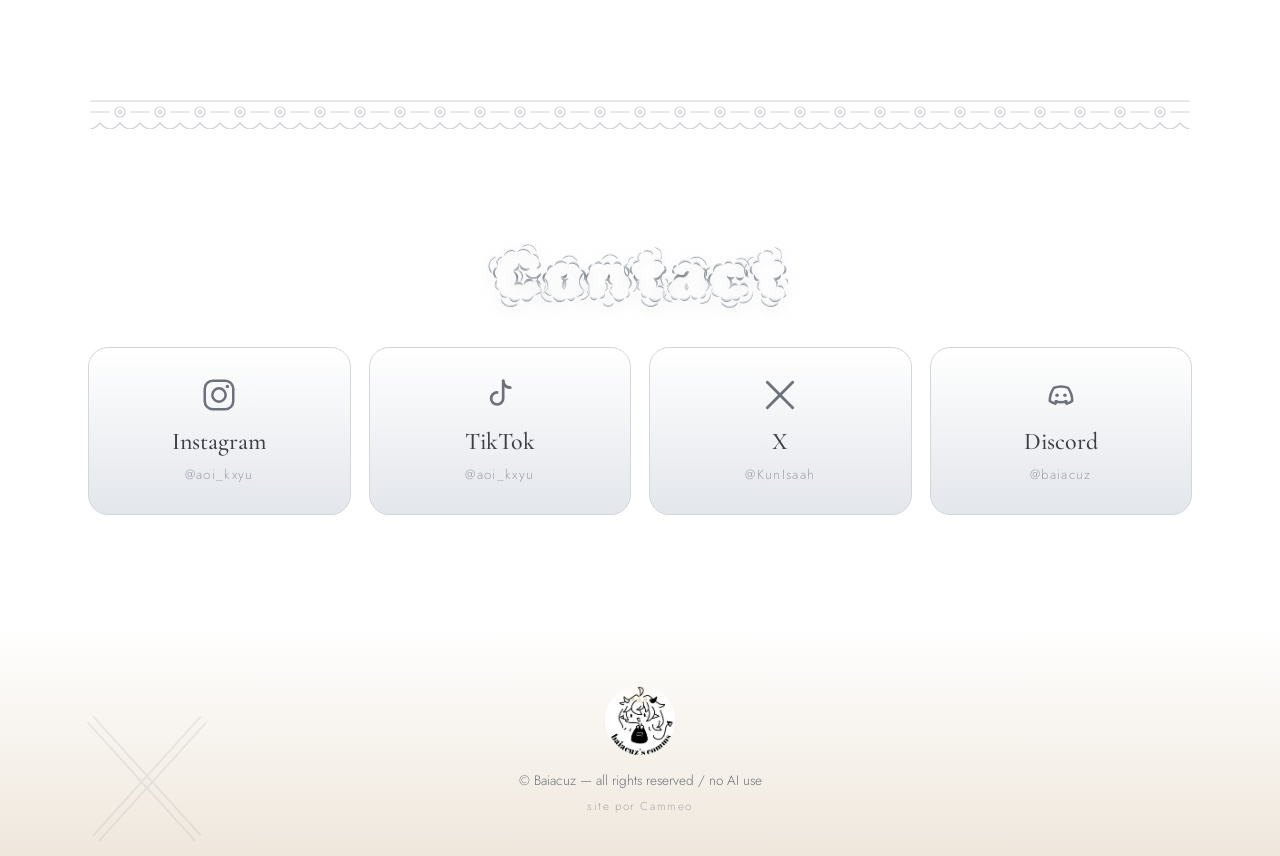
==== commit 9d0e2b10: "Volta o slider esboço/final num container quadrado com ajuste via --final-scale/x/y Co-Authored-By: " ====
--- a/index.html
+++ b/index.html
@@ -140,16 +140,12 @@
 <section id="processo" class="section">
   <h3 class="sec-title reveal" data-i18n="process_title"></h3>
   <p class="subtitle center reveal" data-i18n="process_sub"></p>
-  <div class="process">
-    <button type="button" class="proc-card reveal" data-proc="0" aria-label="Esboço / Sketch">
-      <span class="proc-img"><img src="img/processo-esboco.jpg" data-fallback="img/placeholder-6.svg" alt="" loading="lazy"></span>
-      <span class="proc-cap" data-i18n="sketch"></span>
-    </button>
-    <div class="proc-link" aria-hidden="true"><span>✦</span></div>
-    <button type="button" class="proc-card reveal" data-proc="1" aria-label="Arte final / Final art">
-      <span class="proc-img"><img src="img/processo-final.jpg" data-fallback="img/placeholder-2.svg" alt="" loading="lazy"></span>
-      <span class="proc-cap" data-i18n="final_art"></span>
-    </button>
+  <div class="compare reveal" id="compare">
+    <img class="final-img" src="img/processo-final.jpg" data-fallback="img/placeholder-2.svg" alt="Arte final" loading="lazy">
+    <div class="compare-top" id="compareTop"><img src="img/processo-esboco.jpg" data-fallback="img/placeholder-6.svg" alt="Esboço" loading="lazy"></div>
+    <span class="tag tag-l" data-i18n="sketch"></span><span class="tag tag-r" data-i18n="final_art"></span>
+    <div class="compare-handle" id="compareHandle"><i>✦</i></div>
+    <input type="range" min="0" max="100" value="50" id="compareRange" aria-label="Esboço / Sketch — Final">
   </div>
 </section>
 
--- a/style.css
+++ b/style.css
@@ -203,21 +203,24 @@
 .steps li{background:rgba(255,255,255,.7);border-radius:18px;padding:26px 22px;text-align:center;border:1px solid rgba(255,255,255,.9)}
 .num{display:block;font-size:3.6rem;margin-bottom:6px}
 
-/* ===== Processo ===== */
-.process{display:flex;align-items:center;justify-content:center;gap:clamp(10px,3vw,28px);margin:30px auto 0;max-width:900px}
-.proc-card{flex:1 1 0;min-width:0;display:flex;flex-direction:column;gap:10px;align-items:center;cursor:zoom-in}
-.proc-img{display:block;width:100%;border-radius:16px;overflow:hidden;border:6px solid #fff;background:var(--beige);box-shadow:0 14px 40px rgba(110,116,128,.25);position:relative;transition:transform .6s var(--ease),box-shadow .6s}
-.proc-img img{width:100%;height:auto;display:block}
-.proc-img::after{content:"";position:absolute;inset:0;pointer-events:none;background:linear-gradient(115deg,transparent 35%,rgba(255,255,255,.5) 50%,transparent 65%);transform:translateX(-130%);transition:transform 1s var(--ease)}
-.proc-card:hover .proc-img{transform:translateY(-3px)}
-.proc-card:hover .proc-img::after{transform:translateX(130%)}
-.proc-cap{font-size:.8rem;letter-spacing:.16em;text-transform:uppercase;color:var(--ink-soft)}
-.proc-link{flex:0 0 auto;font-size:1.8rem;color:#fff;text-shadow:0 0 6px #aeb4bd,0 0 12px rgba(160,166,178,.7);animation:twinkle 3.6s ease-in-out infinite;margin-bottom:28px}
-@media(max-width:640px){
-  .process{flex-direction:column;gap:6px}
-  .proc-card{width:100%;max-width:420px}
-  .proc-link{margin:0;transform:rotate(90deg)}
-}
+/* ===== Comparativo esboço → final ===== */
+.compare{
+  /* ajuste fino da arte final para casar com o esboço */
+  --final-scale:1.05; --final-x:-1%; --final-y:-0.4%;
+  position:relative;max-width:640px;margin:30px auto 0;border-radius:16px;overflow:hidden;border:6px solid #fff;
+  box-shadow:0 14px 40px rgba(110,116,128,.25);user-select:none;-webkit-user-select:none;aspect-ratio:1/1;touch-action:pan-y;background:var(--beige)}
+.compare img{width:100%;height:100%;object-fit:cover;position:absolute;inset:0}
+.compare .final-img{transform:scale(var(--final-scale)) translate(var(--final-x),var(--final-y));transform-origin:center}
+.compare-top{position:absolute;inset:0;clip-path:inset(0 50% 0 0)}
+.compare-handle{position:absolute;top:0;bottom:0;left:50%;width:2px;margin-left:-1px;pointer-events:none;
+  background:linear-gradient(180deg,#fff,#c3c8d0 35%,#8d94a0 50%,#c3c8d0 65%,#fff);box-shadow:0 0 8px rgba(255,255,255,.9),0 0 14px rgba(140,148,160,.55)}
+.compare-handle i{position:absolute;top:50%;left:50%;transform:translate(-50%,-50%);width:40px;height:40px;border-radius:50%;display:grid;place-items:center;
+  font-style:normal;font-size:1.15rem;color:#fff;text-shadow:0 0 6px #7d8490;
+  background:linear-gradient(180deg,#e4e7ec,#9aa1ac);border:2px solid #fff;box-shadow:0 2px 12px rgba(90,96,108,.45),0 0 16px rgba(255,255,255,.7);animation:handleGlow 3.6s ease-in-out infinite}
+@keyframes handleGlow{0%,100%{box-shadow:0 2px 12px rgba(90,96,108,.45),0 0 10px rgba(255,255,255,.5)}50%{box-shadow:0 2px 12px rgba(90,96,108,.45),0 0 22px rgba(255,255,255,1)}}
+.compare input{position:absolute;inset:0;width:100%;height:100%;opacity:0;cursor:ew-resize;margin:0;touch-action:pan-y}
+.tag{position:absolute;bottom:10px;font-size:.68rem;letter-spacing:.14em;text-transform:uppercase;background:rgba(255,255,255,.82);padding:2px 10px;border-radius:99px;pointer-events:none;color:var(--ink-soft)}
+.tag-l{left:10px}.tag-r{right:10px}
 
 /* ===== Termos ===== */
 .terms{display:grid;grid-template-columns:repeat(auto-fit,minmax(260px,1fr));gap:18px;margin-top:34px}
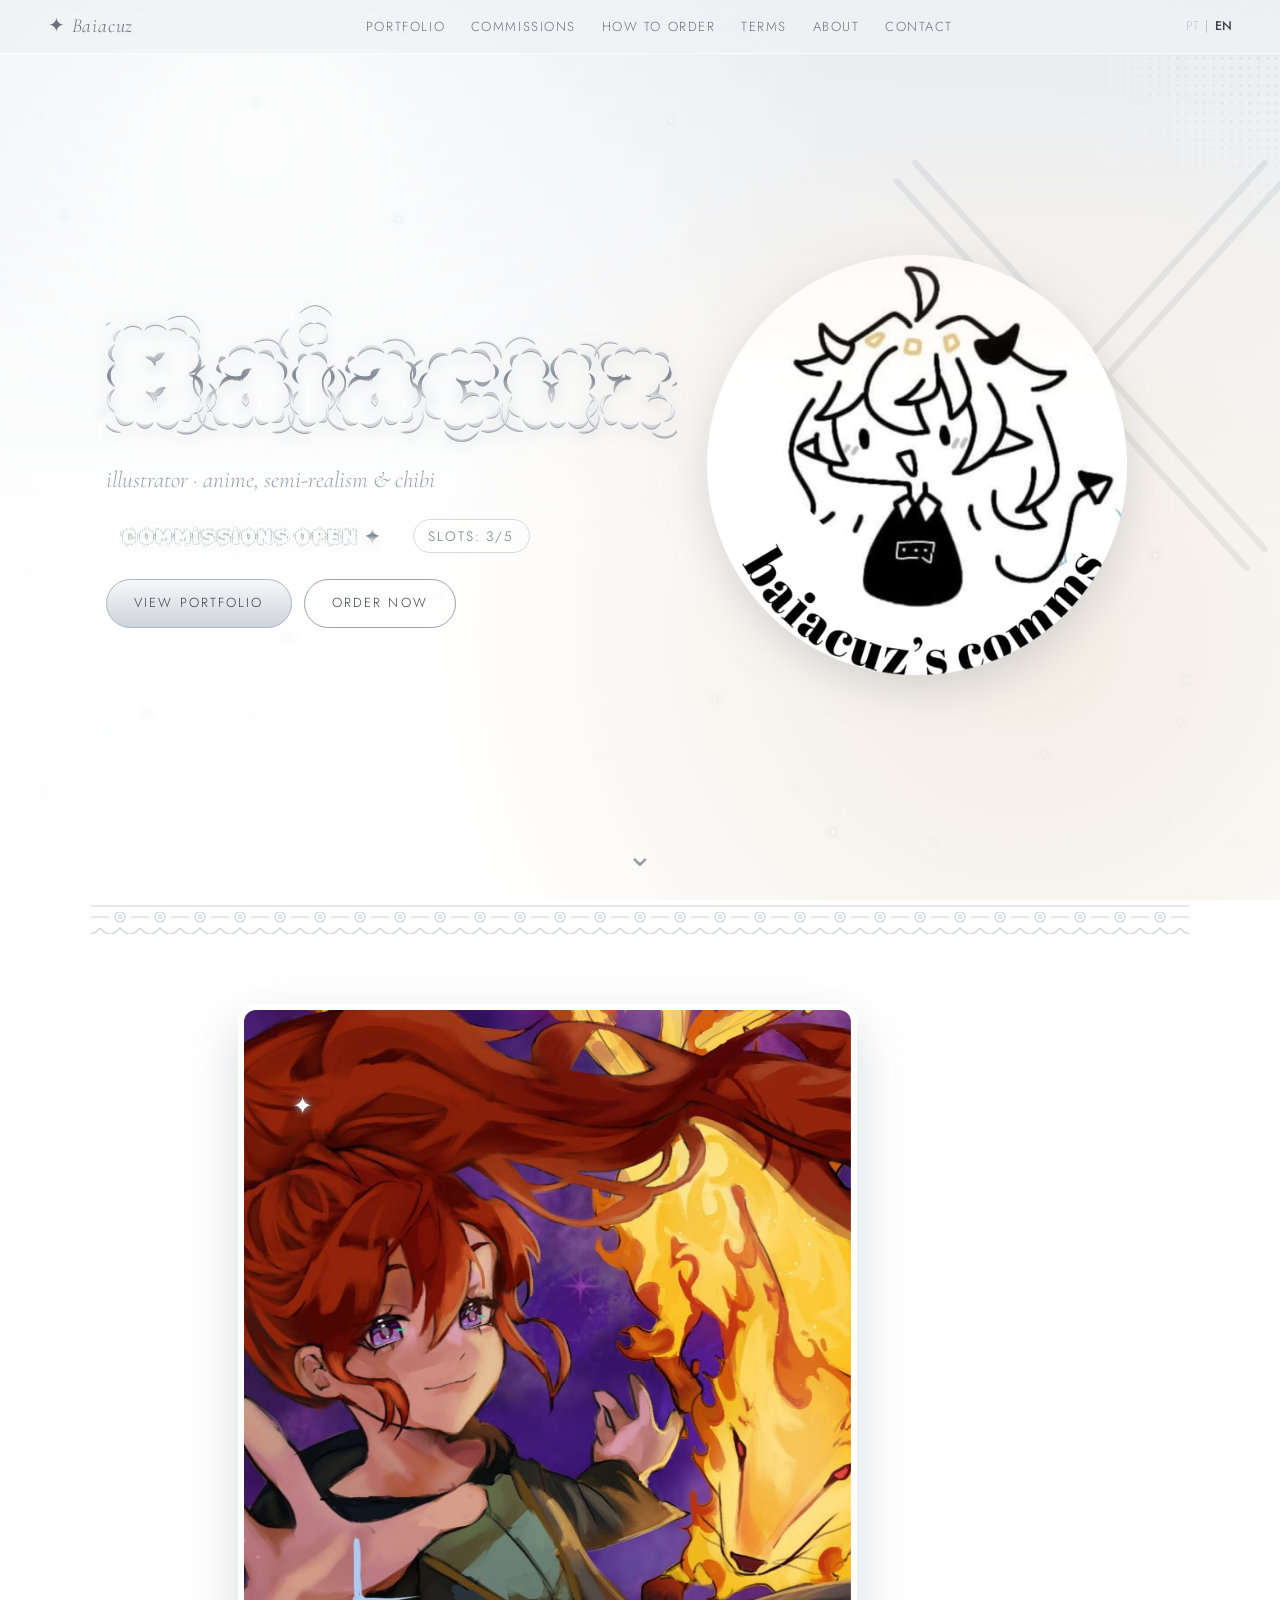
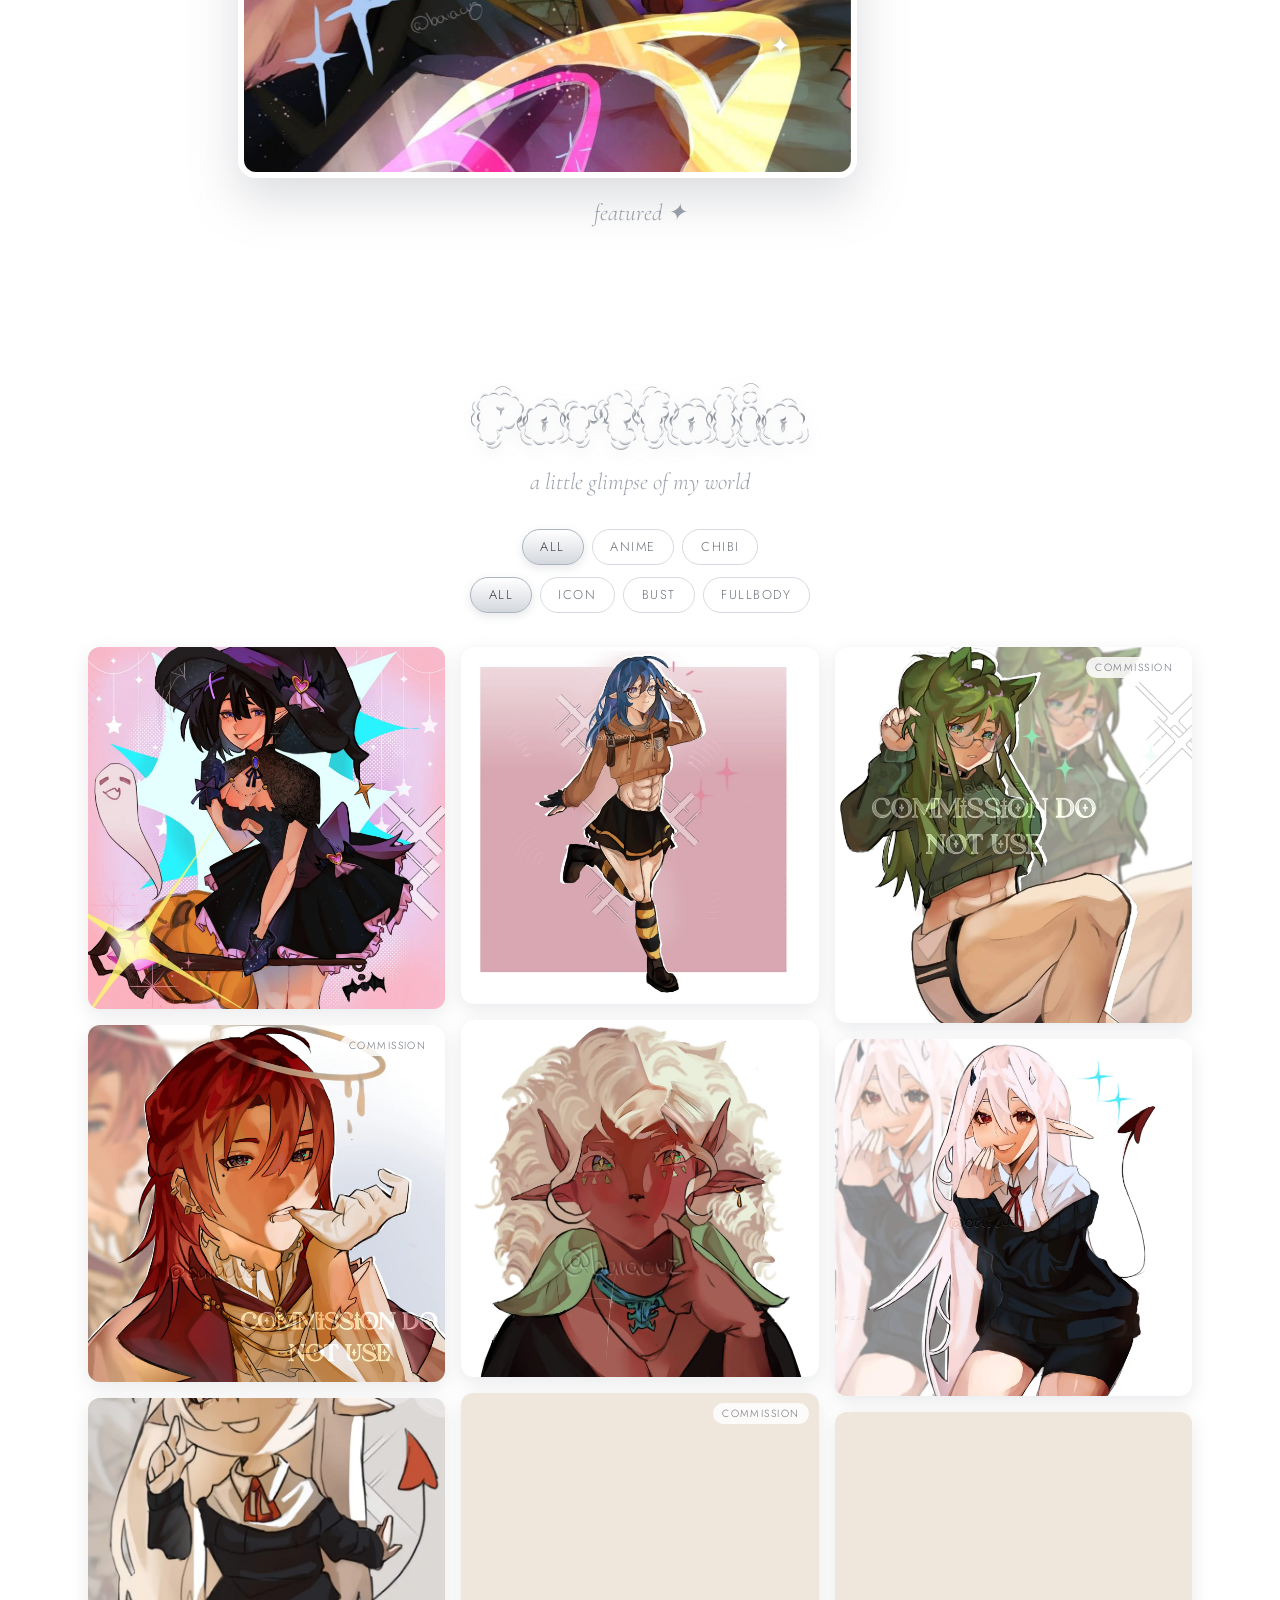
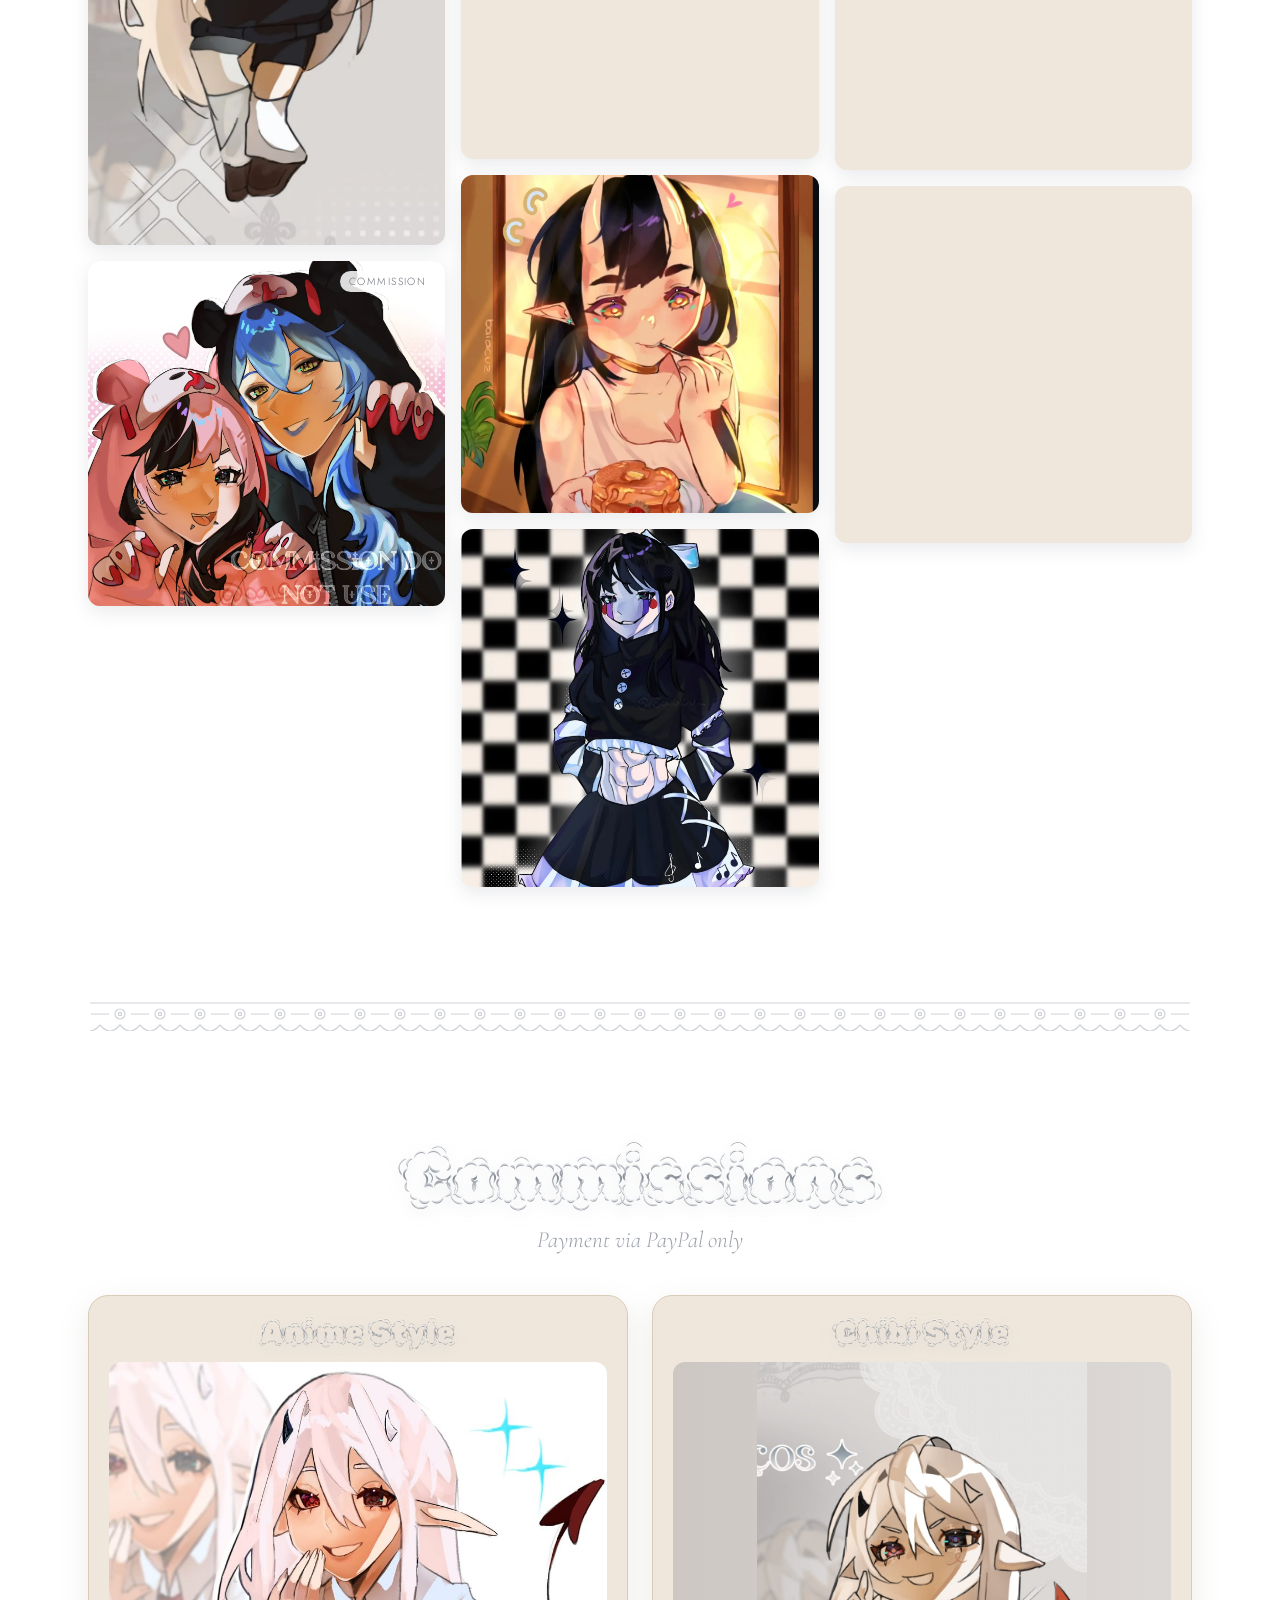
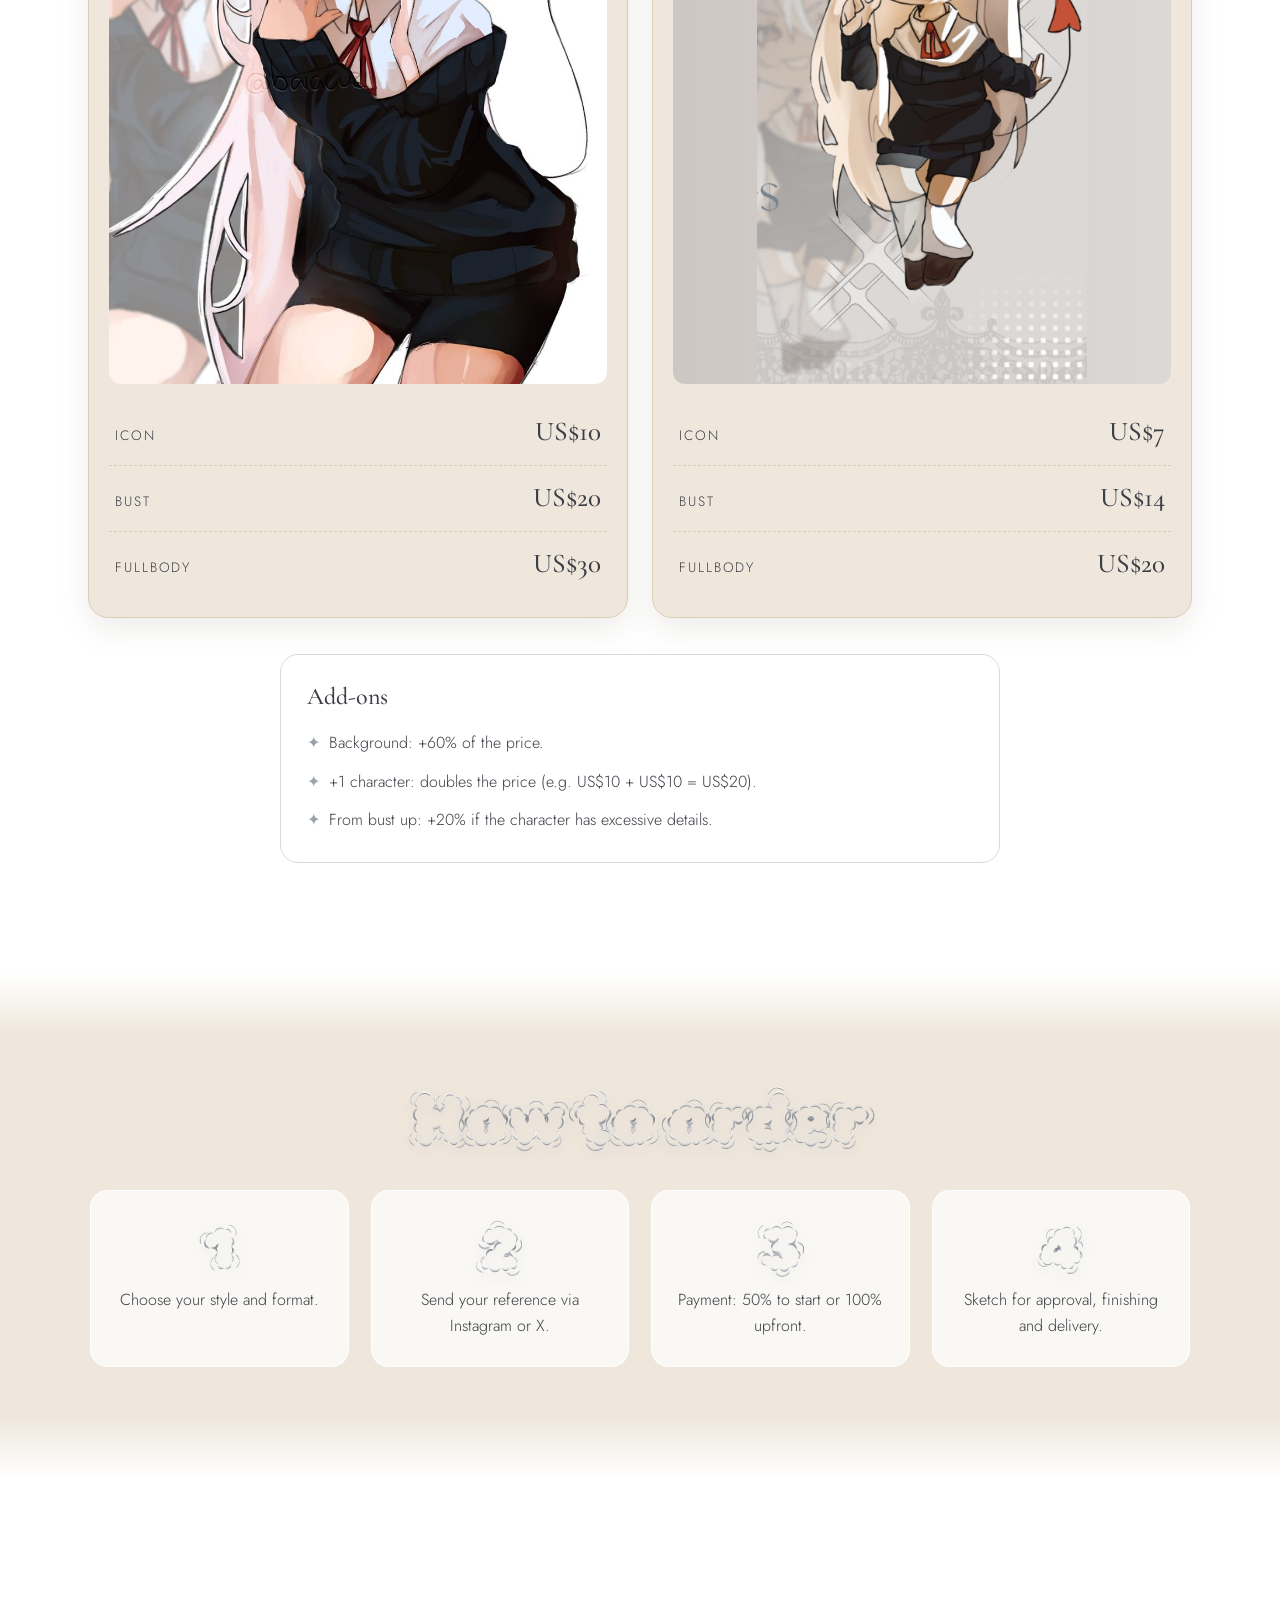
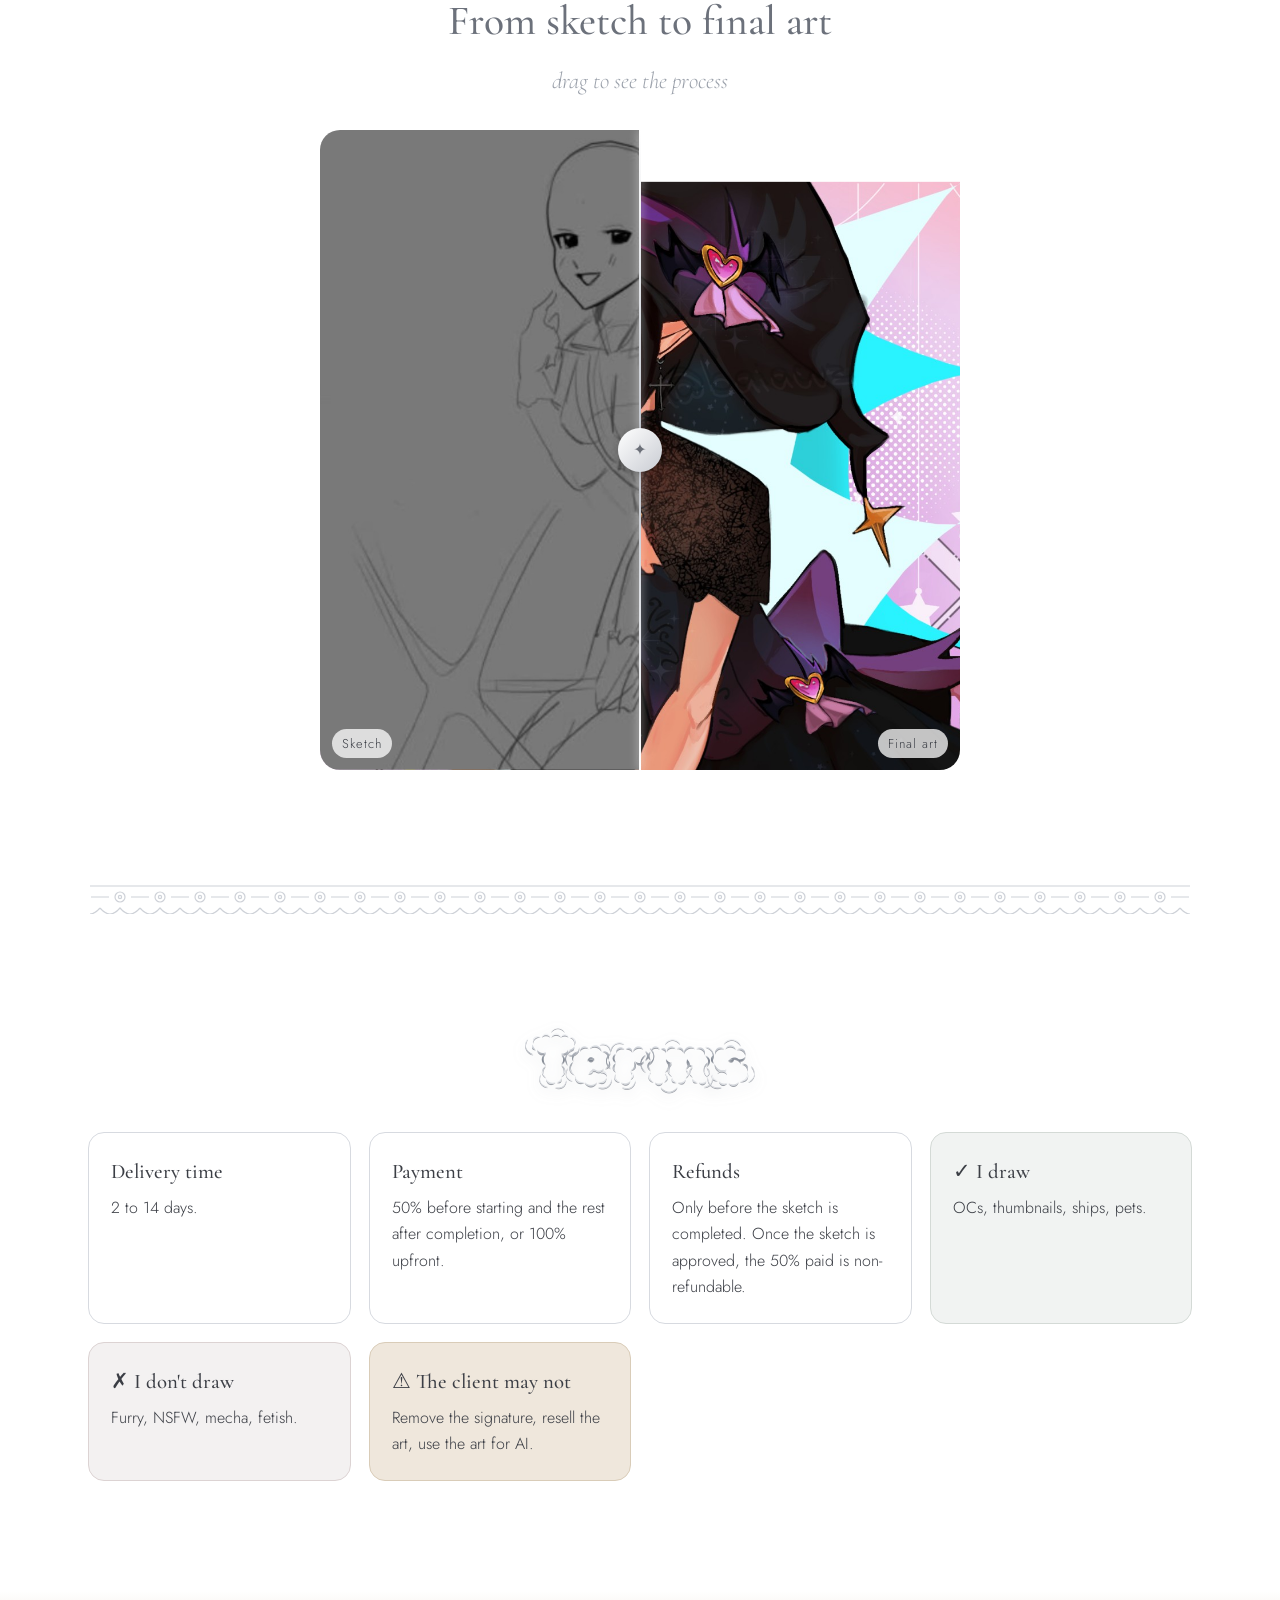
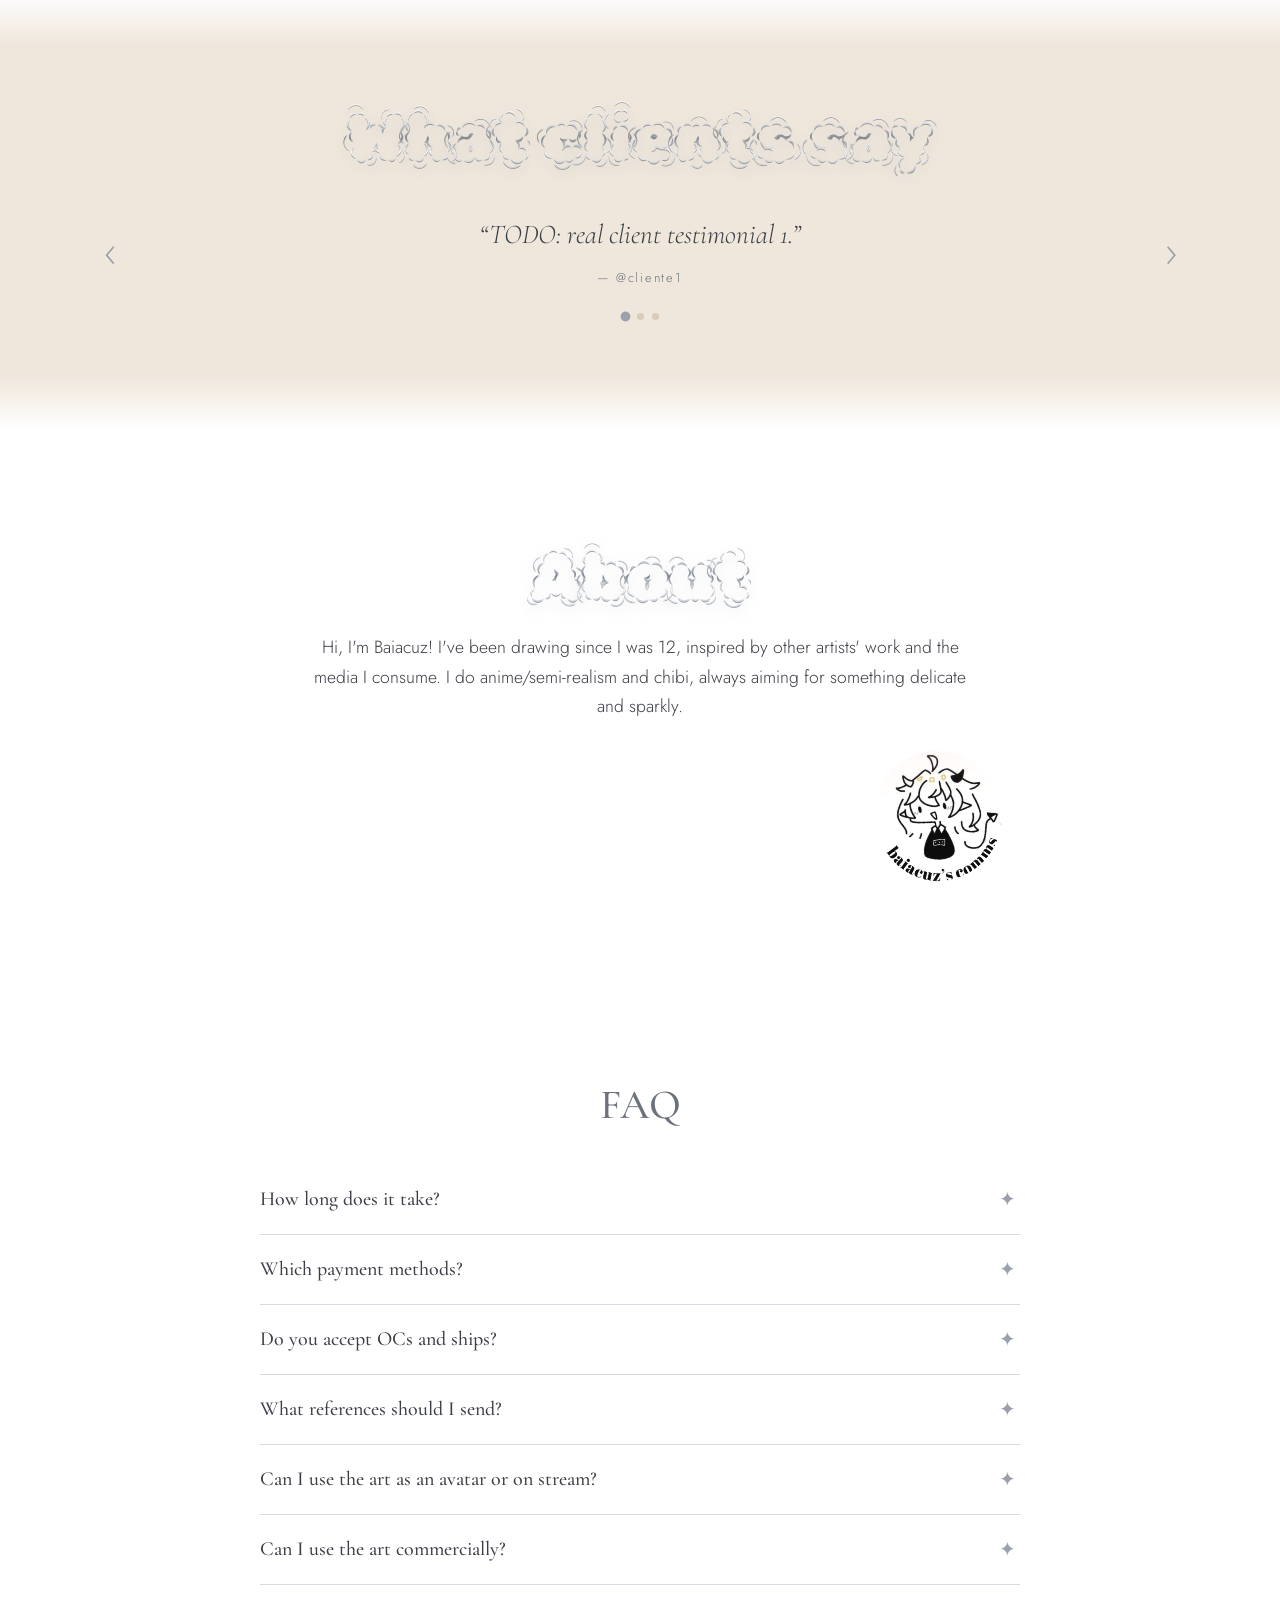
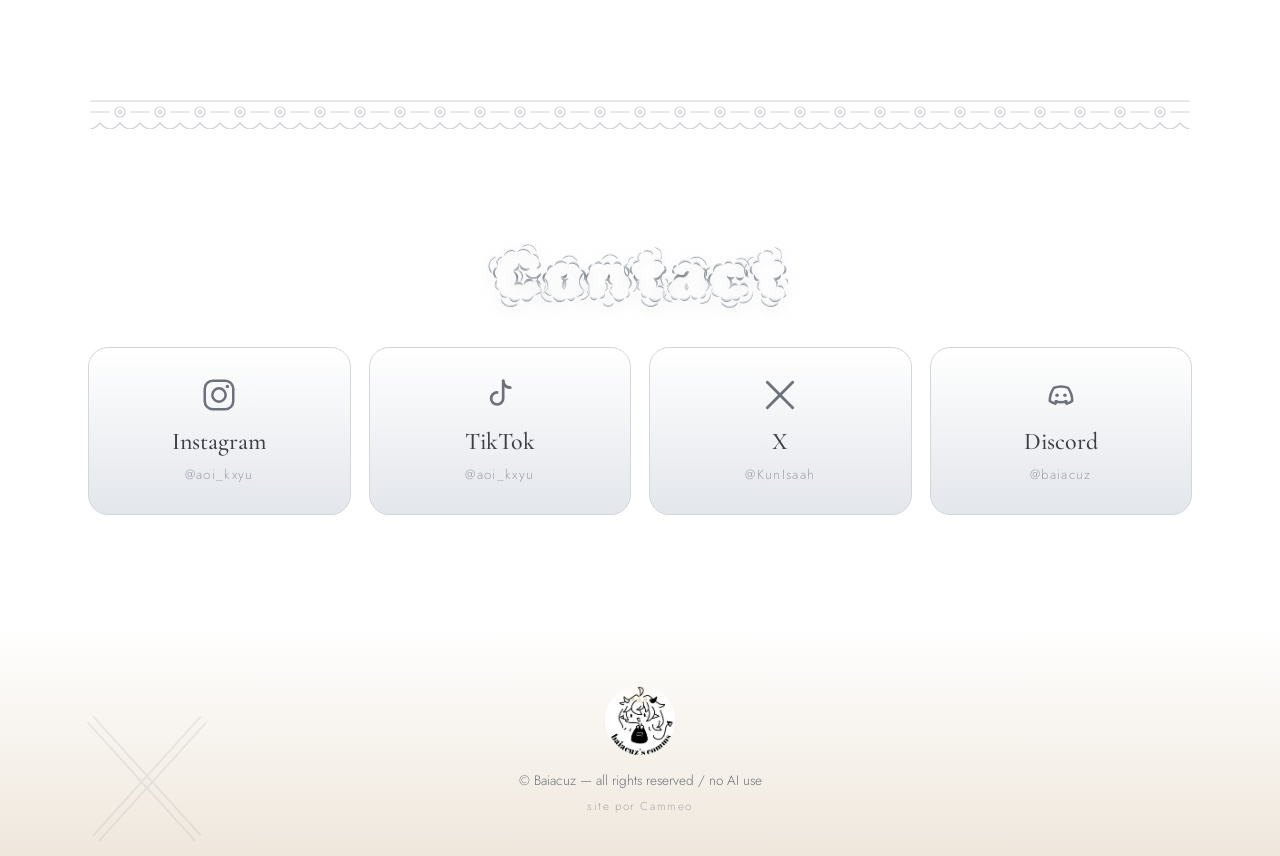
==== commit 8bd2c5ab: "Substitui o slider esboço/final por novo componente (.ba-slider) com legendas traduzíveis Co-Authore" ====
--- a/index.html
+++ b/index.html
@@ -140,12 +140,15 @@
 <section id="processo" class="section">
   <h3 class="sec-title reveal" data-i18n="process_title"></h3>
   <p class="subtitle center reveal" data-i18n="process_sub"></p>
-  <div class="compare reveal" id="compare">
-    <img class="final-img" src="img/processo-final.jpg" data-fallback="img/placeholder-2.svg" alt="Arte final" loading="lazy">
-    <div class="compare-top" id="compareTop"><img src="img/processo-esboco.jpg" data-fallback="img/placeholder-6.svg" alt="Esboço" loading="lazy"></div>
-    <span class="tag tag-l" data-i18n="sketch"></span><span class="tag tag-r" data-i18n="final_art"></span>
-    <div class="compare-handle" id="compareHandle"><i>✦</i></div>
-    <input type="range" min="0" max="100" value="50" id="compareRange" aria-label="Esboço / Sketch — Final">
+  <div class="ba-wrap reveal">
+    <div class="ba-slider" style="--pos:50%">
+      <img class="ba-final" src="img/processo-final.jpg" data-fallback="img/placeholder-2.svg" alt="">
+      <div class="ba-sketch-wrap"><img class="ba-sketch" src="img/processo-esboco.jpg" data-fallback="img/placeholder-6.svg" alt=""></div>
+      <div class="ba-line"><span class="ba-handle">✦</span></div>
+      <span class="ba-label ba-left" data-i18n="sketch">Esboço</span>
+      <span class="ba-label ba-right" data-i18n="final_art">Arte final</span>
+      <input class="ba-range" type="range" min="0" max="100" value="50" aria-label="Comparar esboço e arte final">
+    </div>
   </div>
 </section>
 
--- a/style.css
+++ b/style.css
@@ -203,24 +203,17 @@
 .steps li{background:rgba(255,255,255,.7);border-radius:18px;padding:26px 22px;text-align:center;border:1px solid rgba(255,255,255,.9)}
 .num{display:block;font-size:3.6rem;margin-bottom:6px}
 
-/* ===== Comparativo esboço → final ===== */
-.compare{
-  /* ajuste fino da arte final para casar com o esboço */
-  --final-scale:1.05; --final-x:-1%; --final-y:-0.4%;
-  position:relative;max-width:640px;margin:30px auto 0;border-radius:16px;overflow:hidden;border:6px solid #fff;
-  box-shadow:0 14px 40px rgba(110,116,128,.25);user-select:none;-webkit-user-select:none;aspect-ratio:1/1;touch-action:pan-y;background:var(--beige)}
-.compare img{width:100%;height:100%;object-fit:cover;position:absolute;inset:0}
-.compare .final-img{transform:scale(var(--final-scale)) translate(var(--final-x),var(--final-y));transform-origin:center}
-.compare-top{position:absolute;inset:0;clip-path:inset(0 50% 0 0)}
-.compare-handle{position:absolute;top:0;bottom:0;left:50%;width:2px;margin-left:-1px;pointer-events:none;
-  background:linear-gradient(180deg,#fff,#c3c8d0 35%,#8d94a0 50%,#c3c8d0 65%,#fff);box-shadow:0 0 8px rgba(255,255,255,.9),0 0 14px rgba(140,148,160,.55)}
-.compare-handle i{position:absolute;top:50%;left:50%;transform:translate(-50%,-50%);width:40px;height:40px;border-radius:50%;display:grid;place-items:center;
-  font-style:normal;font-size:1.15rem;color:#fff;text-shadow:0 0 6px #7d8490;
-  background:linear-gradient(180deg,#e4e7ec,#9aa1ac);border:2px solid #fff;box-shadow:0 2px 12px rgba(90,96,108,.45),0 0 16px rgba(255,255,255,.7);animation:handleGlow 3.6s ease-in-out infinite}
-@keyframes handleGlow{0%,100%{box-shadow:0 2px 12px rgba(90,96,108,.45),0 0 10px rgba(255,255,255,.5)}50%{box-shadow:0 2px 12px rgba(90,96,108,.45),0 0 22px rgba(255,255,255,1)}}
-.compare input{position:absolute;inset:0;width:100%;height:100%;opacity:0;cursor:ew-resize;margin:0;touch-action:pan-y}
-.tag{position:absolute;bottom:10px;font-size:.68rem;letter-spacing:.14em;text-transform:uppercase;background:rgba(255,255,255,.82);padding:2px 10px;border-radius:99px;pointer-events:none;color:var(--ink-soft)}
-.tag-l{left:10px}.tag-r{right:10px}
+/* ===== Slider esboço / arte final ===== */
+.ba-wrap{max-width:640px;margin:30px auto 0}
+.ba-slider{position:relative;aspect-ratio:1/1;overflow:hidden;border-radius:20px;--final-scale:1.35;--final-x:0%;--final-y:6%}
+.ba-slider img{position:absolute;inset:0;width:100%;height:100%;object-fit:cover;user-select:none;pointer-events:none}
+.ba-final{transform:scale(var(--final-scale)) translate(var(--final-x),var(--final-y));transform-origin:50% 0}
+.ba-sketch-wrap{position:absolute;inset:0;clip-path:inset(0 calc(100% - var(--pos)) 0 0)}
+.ba-line{position:absolute;top:0;bottom:0;left:var(--pos);width:2px;background:linear-gradient(#fff,#c0c4cc,#fff);box-shadow:0 0 8px #fff;transform:translateX(-50%)}
+.ba-handle{position:absolute;top:50%;left:50%;transform:translate(-50%,-50%);width:44px;height:44px;border-radius:50%;display:grid;place-items:center;background:linear-gradient(135deg,#fff,#c9ccd3);box-shadow:0 2px 10px rgba(0,0,0,.2);color:#6b6f78}
+.ba-label{position:absolute;bottom:12px;padding:4px 10px;border-radius:99px;background:rgba(255,255,255,.75);font-size:.8rem;letter-spacing:.08em}
+.ba-left{left:12px}.ba-right{right:12px}
+.ba-range{position:absolute;inset:0;width:100%;height:100%;opacity:0;cursor:ew-resize;margin:0;-webkit-appearance:none;appearance:none;touch-action:pan-y}
 
 /* ===== Termos ===== */
 .terms{display:grid;grid-template-columns:repeat(auto-fit,minmax(260px,1fr));gap:18px;margin-top:34px}
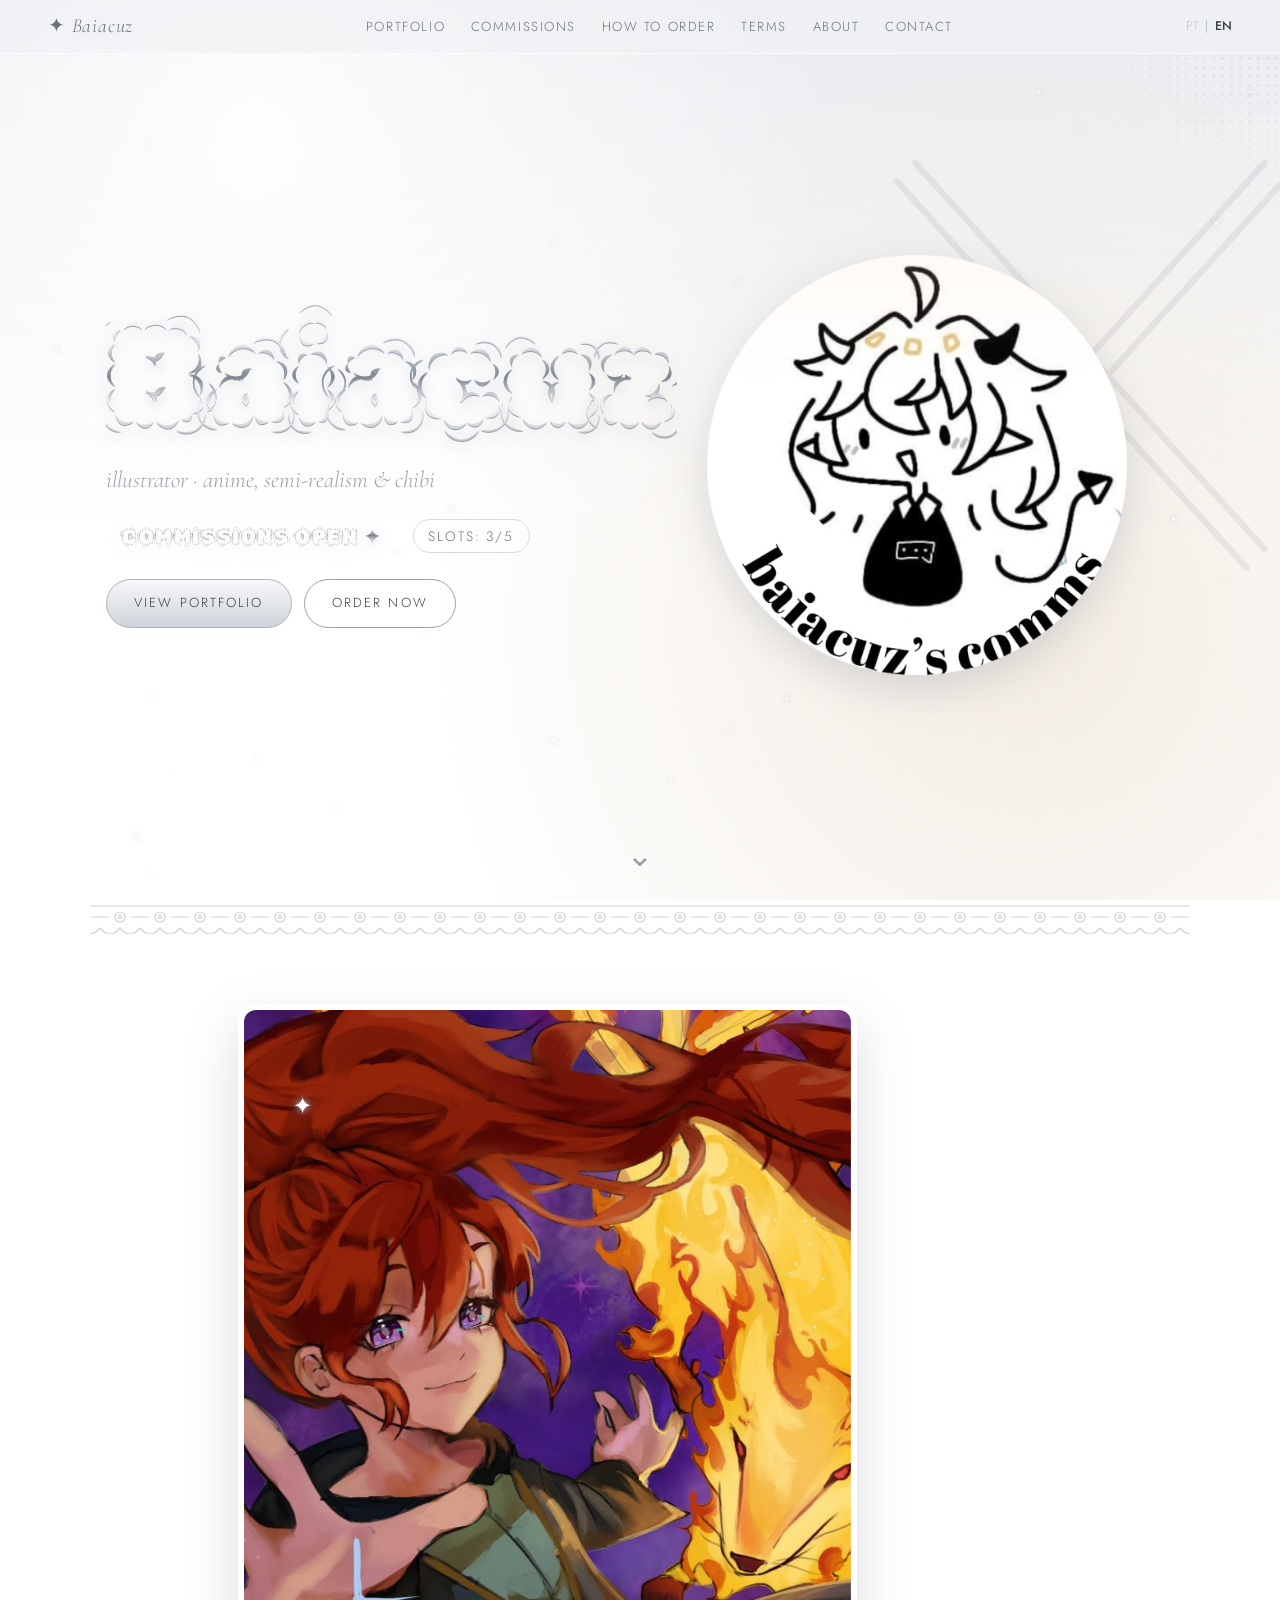
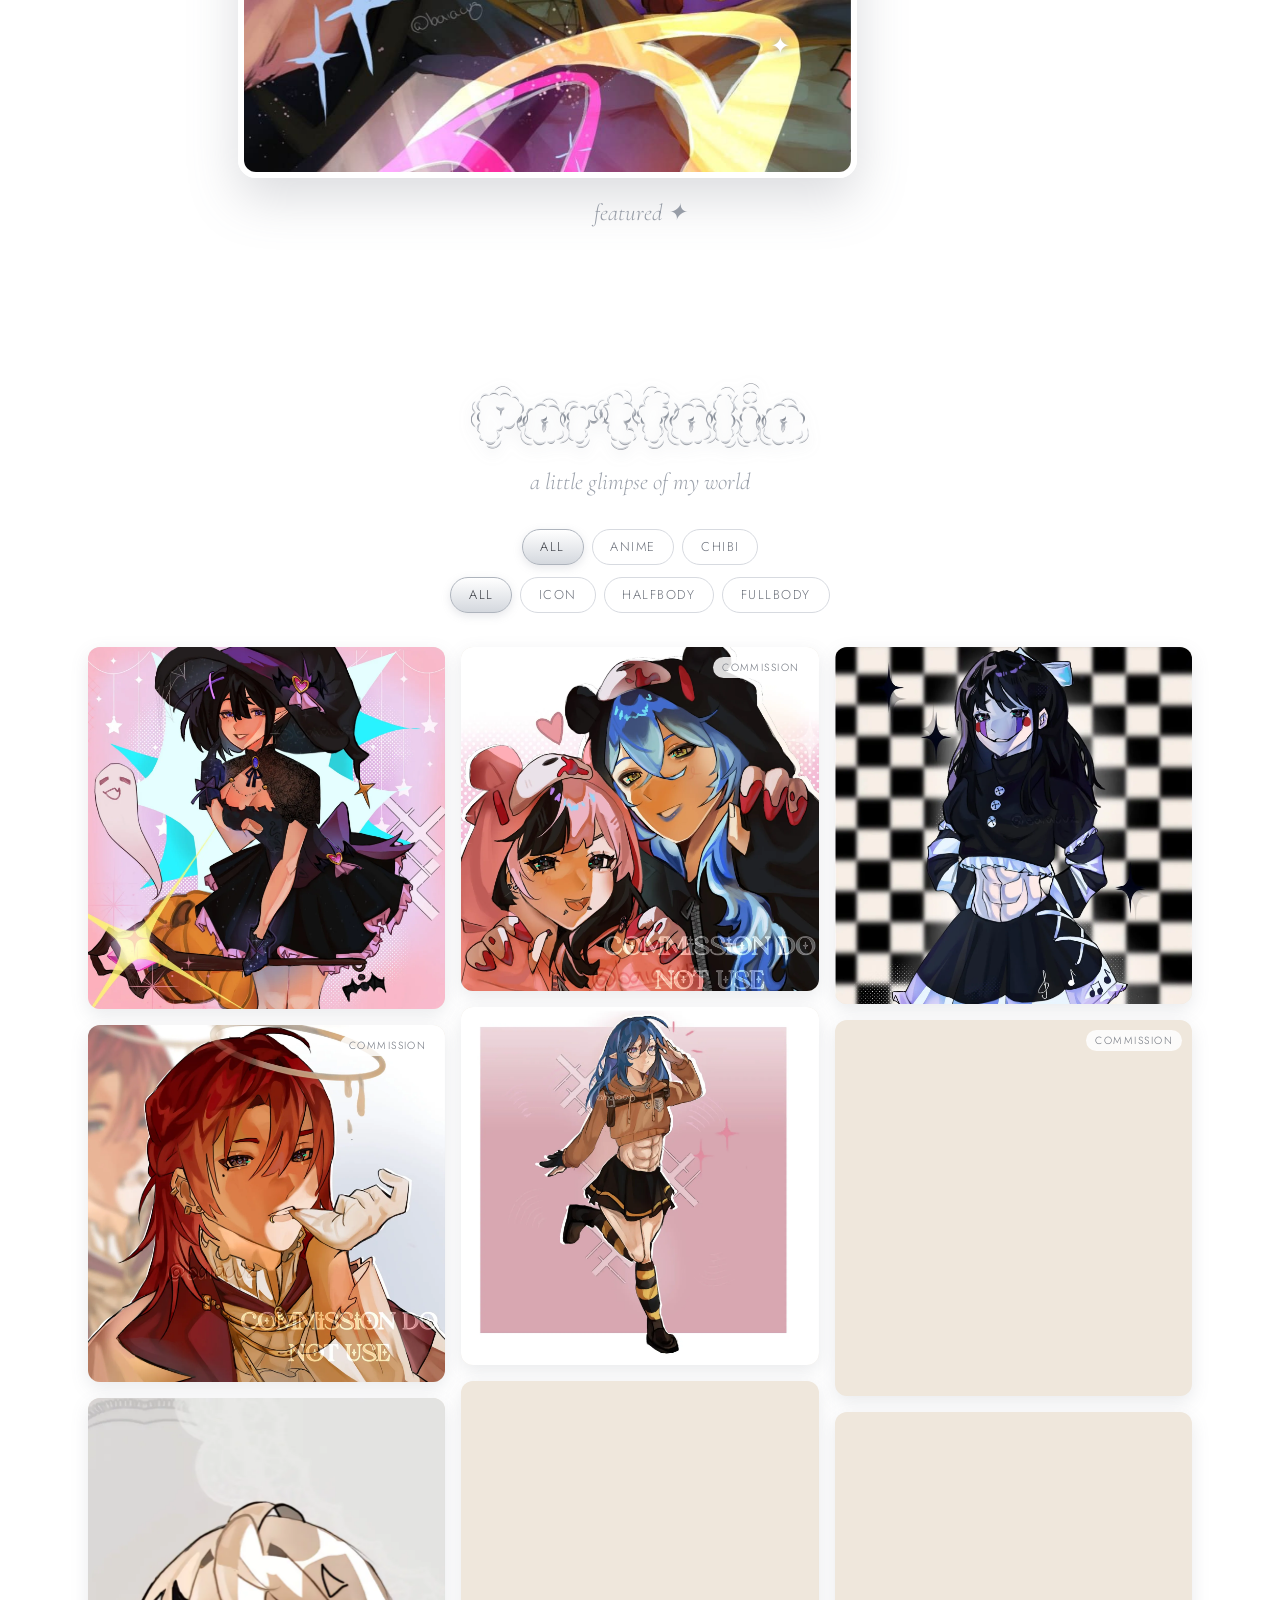
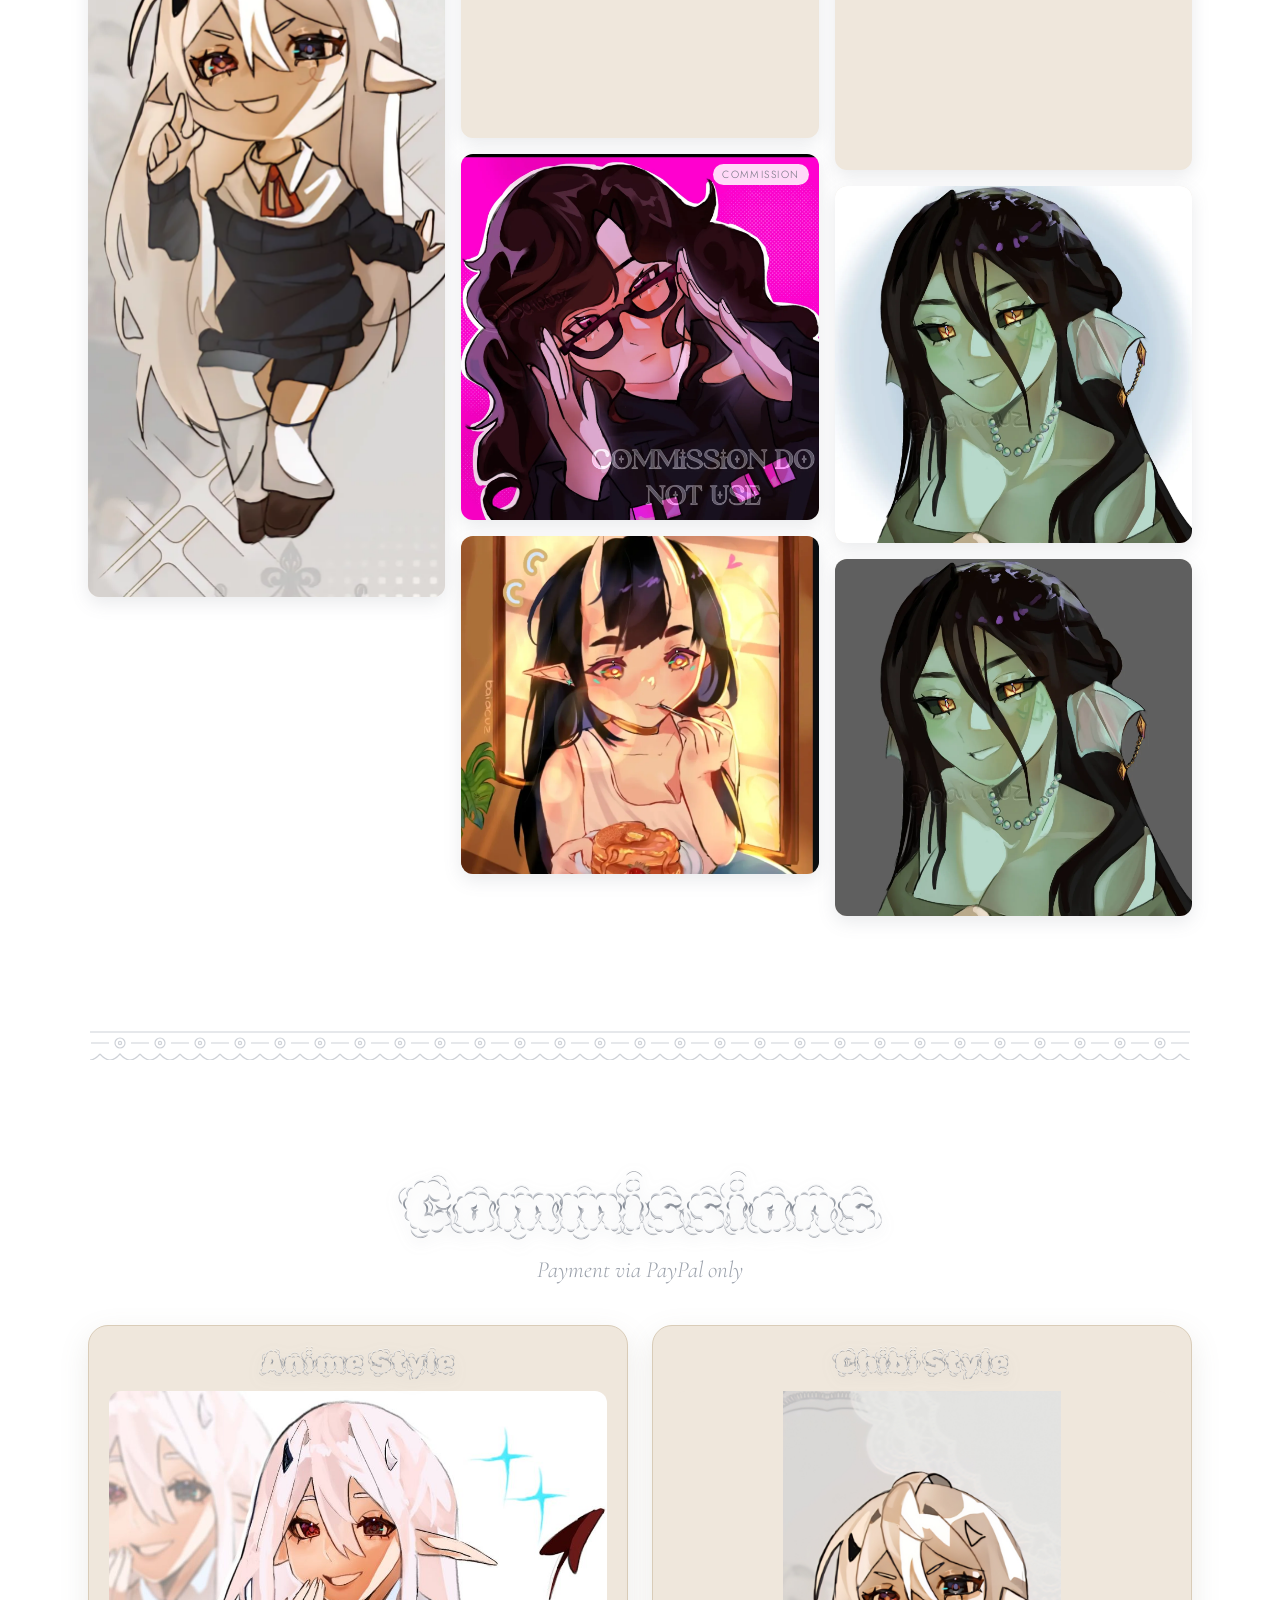
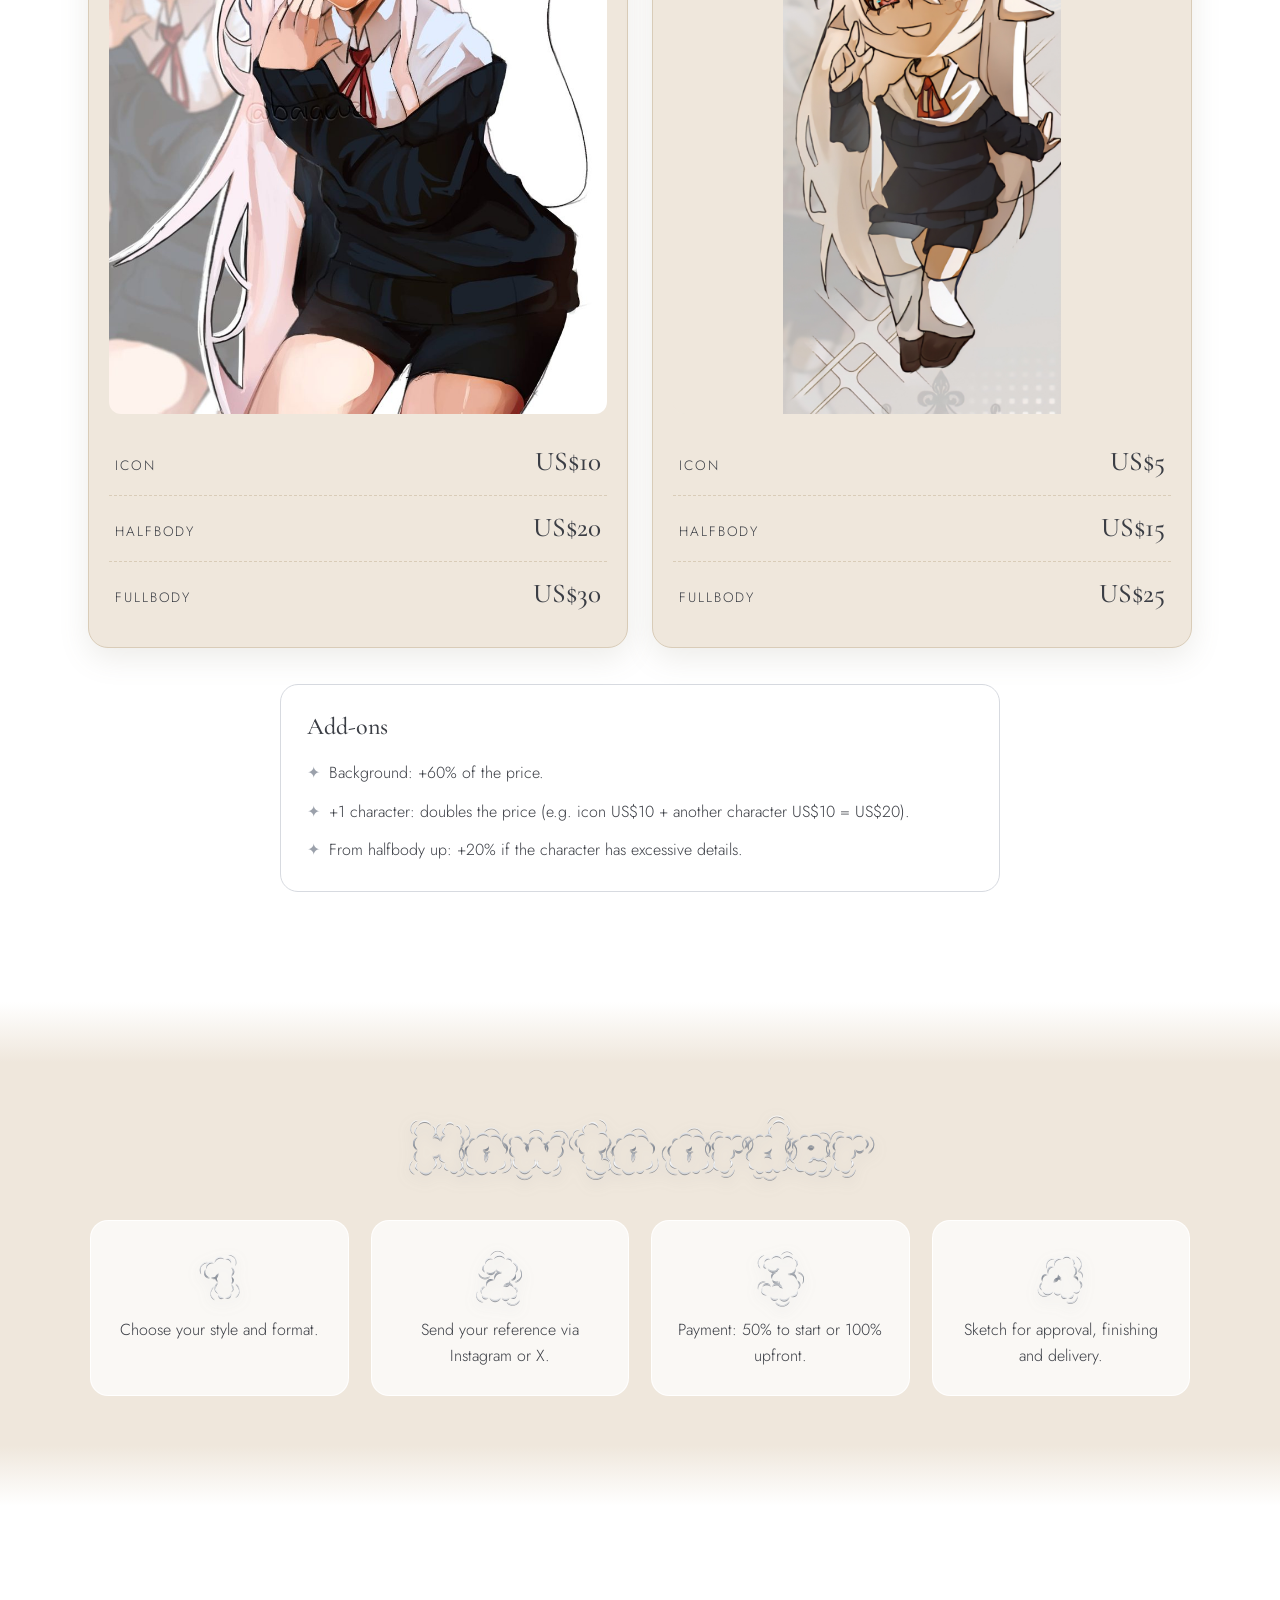
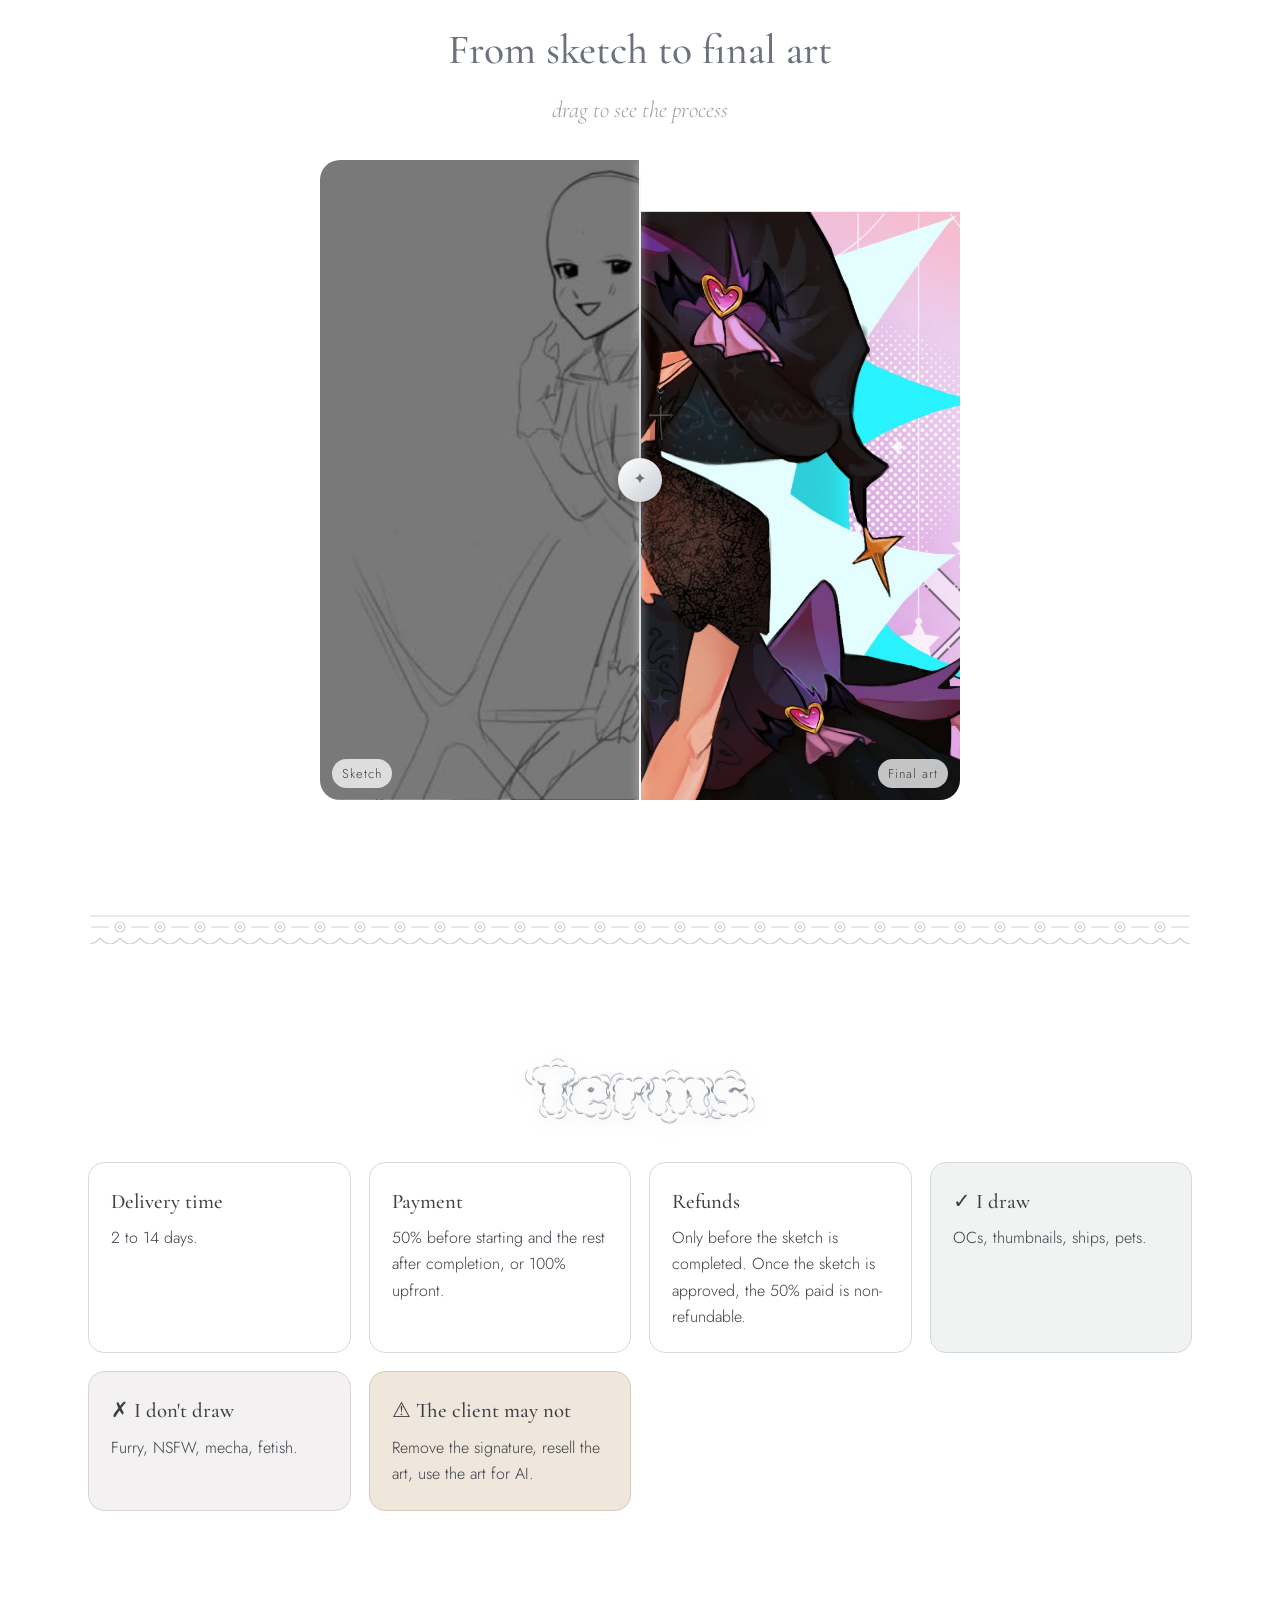
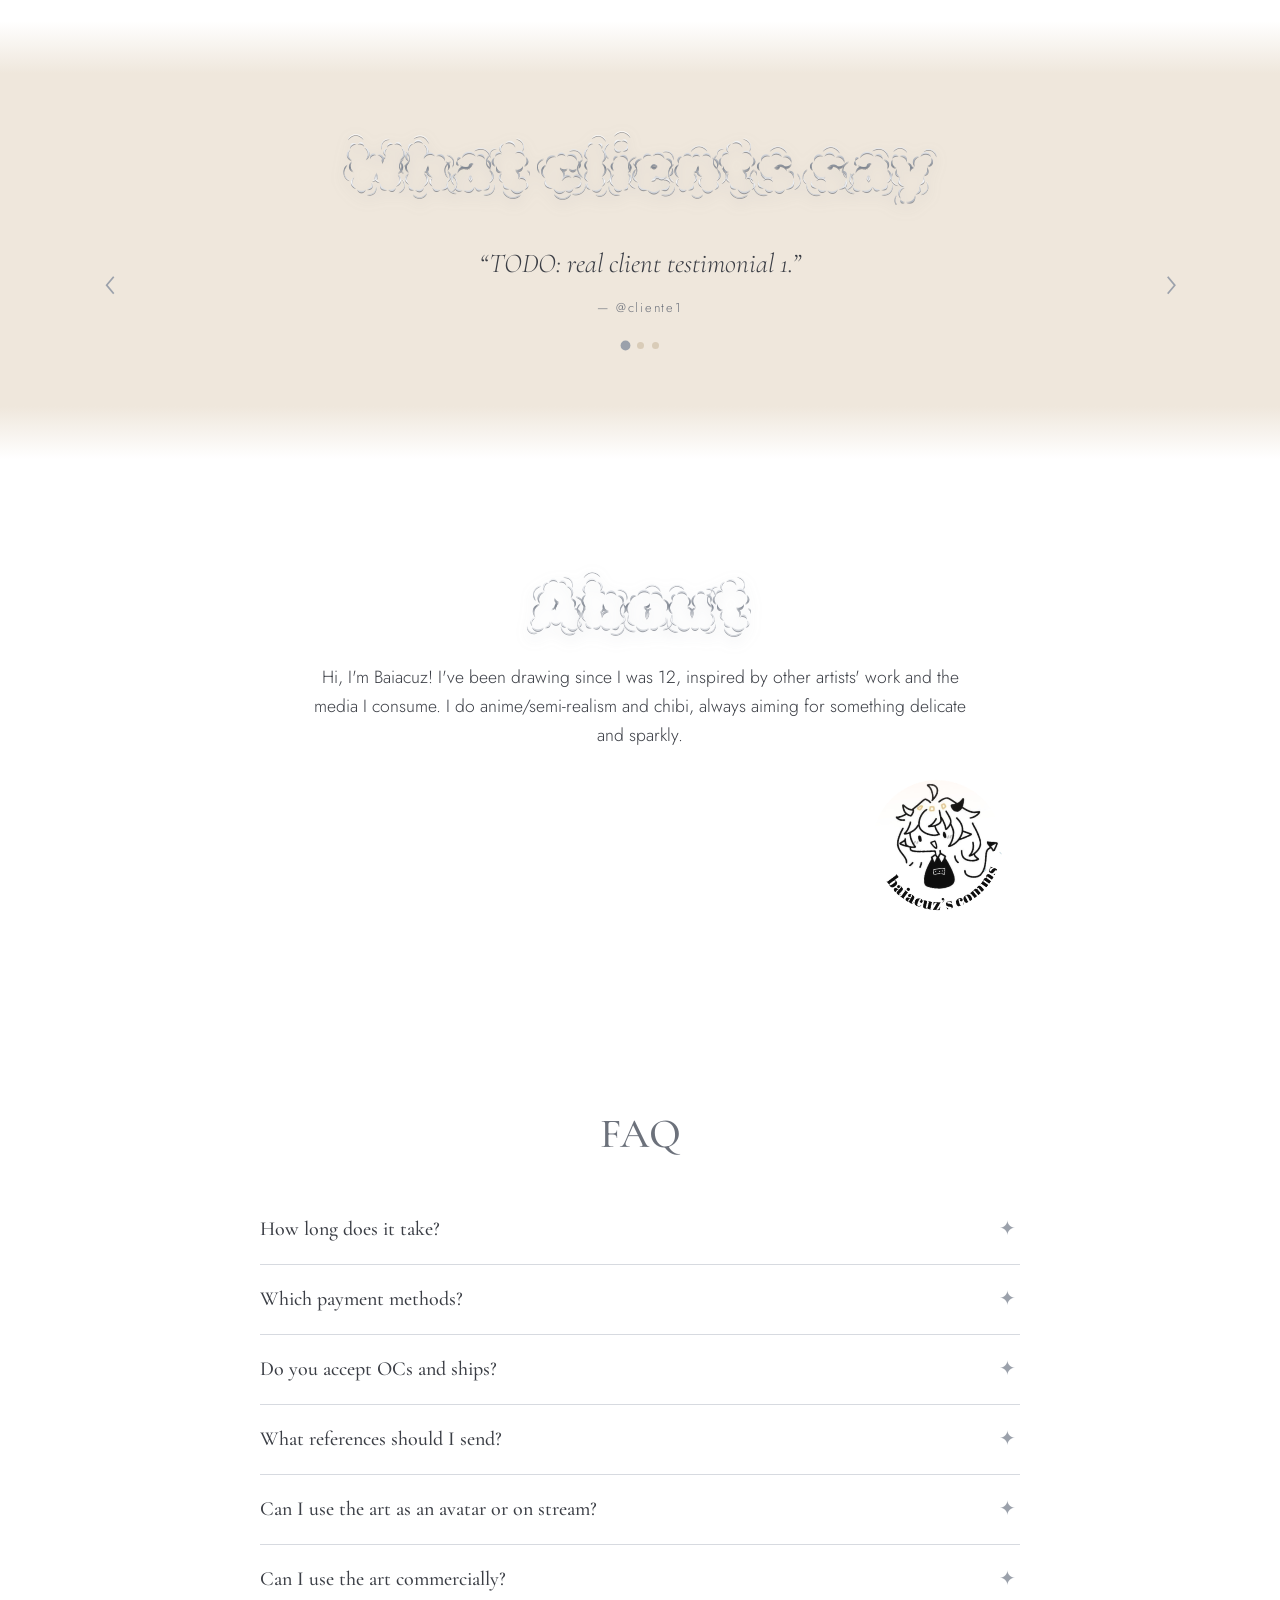
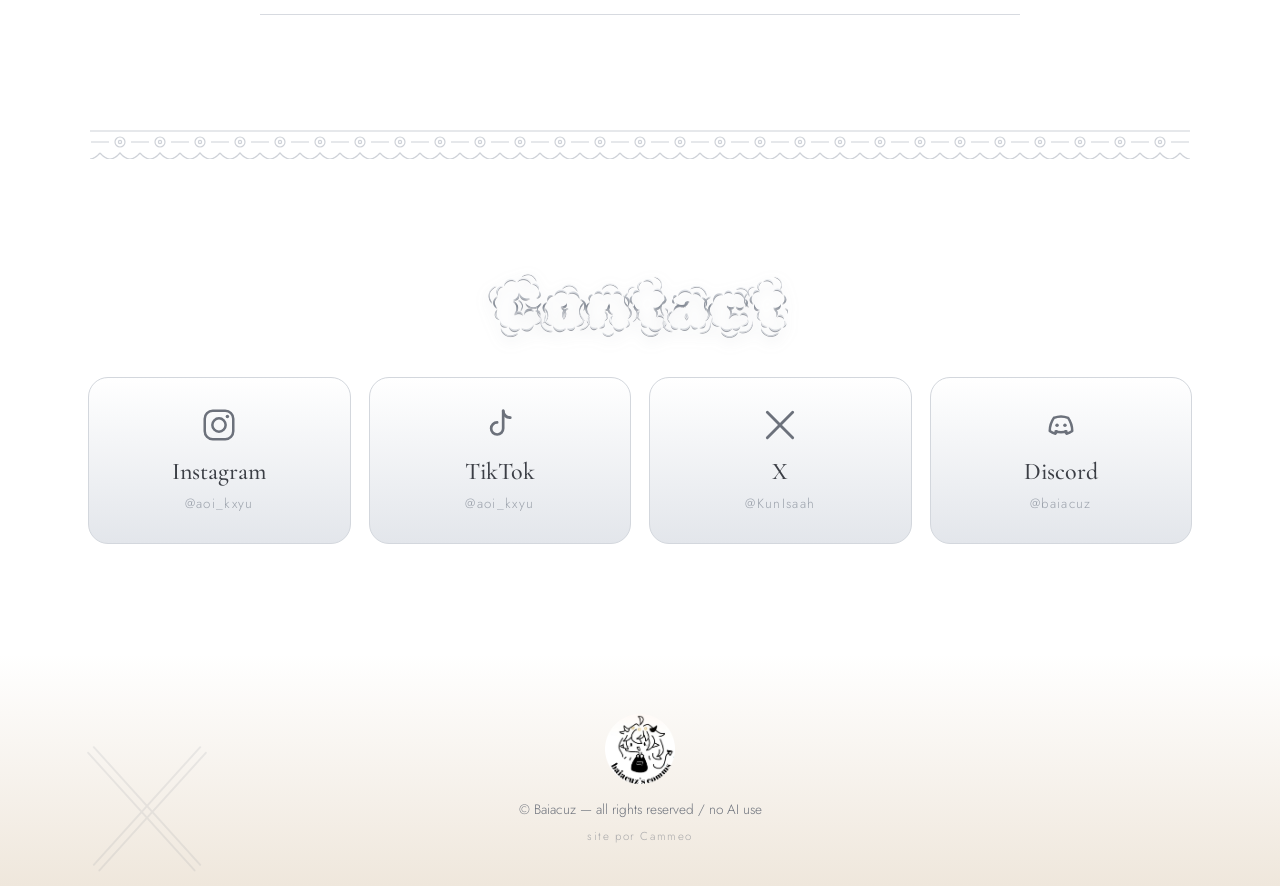
==== commit 670d5291: "Novo chibi, lightbox/galeria sem cortes, preços em dólar finais e Halfbody no EN; cache v=20261021a " ====
--- a/index.html
+++ b/index.html
@@ -8,7 +8,7 @@
 <meta name="robots" content="noai, noimageai">
 <meta name="theme-color" content="#eceef1">
 
-<!-- Open Graph (TODO: gerar img/og.jpg 1200x630) -->
+<!-- Open Graph -->
 <meta property="og:type" content="website">
 <meta property="og:title" content="Baiacuz ✦ Commissions">
 <meta property="og:description" content="Ilustrações anime/semirrealismo e chibi · Anime/semi-realism & chibi illustrations">
@@ -24,7 +24,7 @@
 <link rel="preconnect" href="https://fonts.googleapis.com">
 <link rel="preconnect" href="https://fonts.gstatic.com" crossorigin>
 <link href="https://fonts.googleapis.com/css2?family=Cormorant+Garamond:ital,wght@0,400;0,500;1,400&family=Jost:wght@300;400;500&family=Rubik+Puddles&display=swap" rel="stylesheet">
-<link rel="stylesheet" href="style.css">
+<link rel="stylesheet" href="style.css?v=20261021a">
 </head>
 <body>
 
@@ -255,6 +255,6 @@
 <button id="toTop" class="to-top" aria-label="Top">✦</button>
 <div id="cursorLayer" aria-hidden="true"></div>
 
-<script src="script.js"></script>
+<script src="script.js?v=20261021a"></script>
 </body>
 </html>
--- a/style.css
+++ b/style.css
@@ -150,7 +150,8 @@
   transition:opacity .35s ease,transform .35s ease;box-shadow:0 6px 18px rgba(110,116,128,.15)}
 .g-item.is-out{opacity:0;transform:scale(.96)}
 .g-item[hidden]{display:none}
-.g-item img{width:100%;height:auto;opacity:0;transition:opacity .8s ease,transform .9s var(--ease)}
+.g-item picture{display:block}
+.g-item img{display:block;width:100%;height:auto;object-fit:initial;opacity:0;transition:opacity .8s ease,transform .9s var(--ease)}
 .g-item img.loaded{opacity:1}
 .g-item:hover img{transform:scale(1.045)}
 .g-item::after{content:"";position:absolute;inset:0;pointer-events:none;background:linear-gradient(115deg,transparent 35%,rgba(255,255,255,.55) 50%,transparent 65%);transform:translateX(-130%);transition:transform 1s var(--ease)}
@@ -165,8 +166,8 @@
 .lightbox{position:fixed;inset:0;z-index:150;display:flex;align-items:center;justify-content:center;background:rgba(236,238,242,.96);backdrop-filter:blur(8px);animation:fade .4s ease}
 .lightbox[hidden]{display:none}
 @keyframes fade{from{opacity:0}to{opacity:1}}
-.lightbox figure{max-width:92vw;max-height:94vh;display:flex;flex-direction:column;align-items:center;gap:12px}
-.lightbox img{max-width:92vw;max-height:76vh;object-fit:contain;border-radius:8px;box-shadow:0 20px 60px rgba(100,106,118,.35)}
+.lightbox figure{max-width:92vw;display:flex;flex-direction:column;align-items:center;gap:12px}
+.lightbox img{width:auto;height:auto;flex:none;max-width:92vw;max-height:75vh;object-fit:contain;border-radius:8px;box-shadow:0 20px 60px rgba(100,106,118,.35)}
 .lightbox figcaption{display:flex;flex-wrap:wrap;gap:12px;align-items:center;justify-content:center;font-size:.85rem;letter-spacing:.14em;text-transform:uppercase;color:var(--ink-soft)}
 .badge{padding:2px 10px;border-radius:99px;background:var(--beige);border:1px solid var(--beige-d);font-size:.7rem}
 .badge[hidden],.lightbox .btn[hidden]{display:none}
@@ -185,8 +186,8 @@
 .price-card h3{font-family:var(--font-display);font-weight:400;font-size:1.9rem;text-align:center;margin-bottom:12px}
 .price-art{border-radius:12px;overflow:hidden;background:#fff;margin-bottom:16px;aspect-ratio:4/5}
 .price-art img{width:100%;height:100%;object-fit:cover}
-.price-card[data-style=chibi] .price-art{background:linear-gradient(90deg,#cdc7c4,#dcd8d5)}
-.price-card[data-style=chibi] .price-art img{object-fit:contain;object-position:center}
+.price-card[data-style=chibi] .price-art{background:var(--beige);display:flex;align-items:center;justify-content:center}
+.price-card[data-style=chibi] .price-art img{width:auto;height:100%;max-width:100%;object-fit:contain}
 .price-row{display:flex;justify-content:space-between;align-items:baseline;padding:10px 6px;border-bottom:1px dashed var(--beige-d);transition:background .5s,transform .5s}
 .price-row:last-child{border:0}
 .price-row span{font-size:.85rem;letter-spacing:.14em;text-transform:uppercase}
